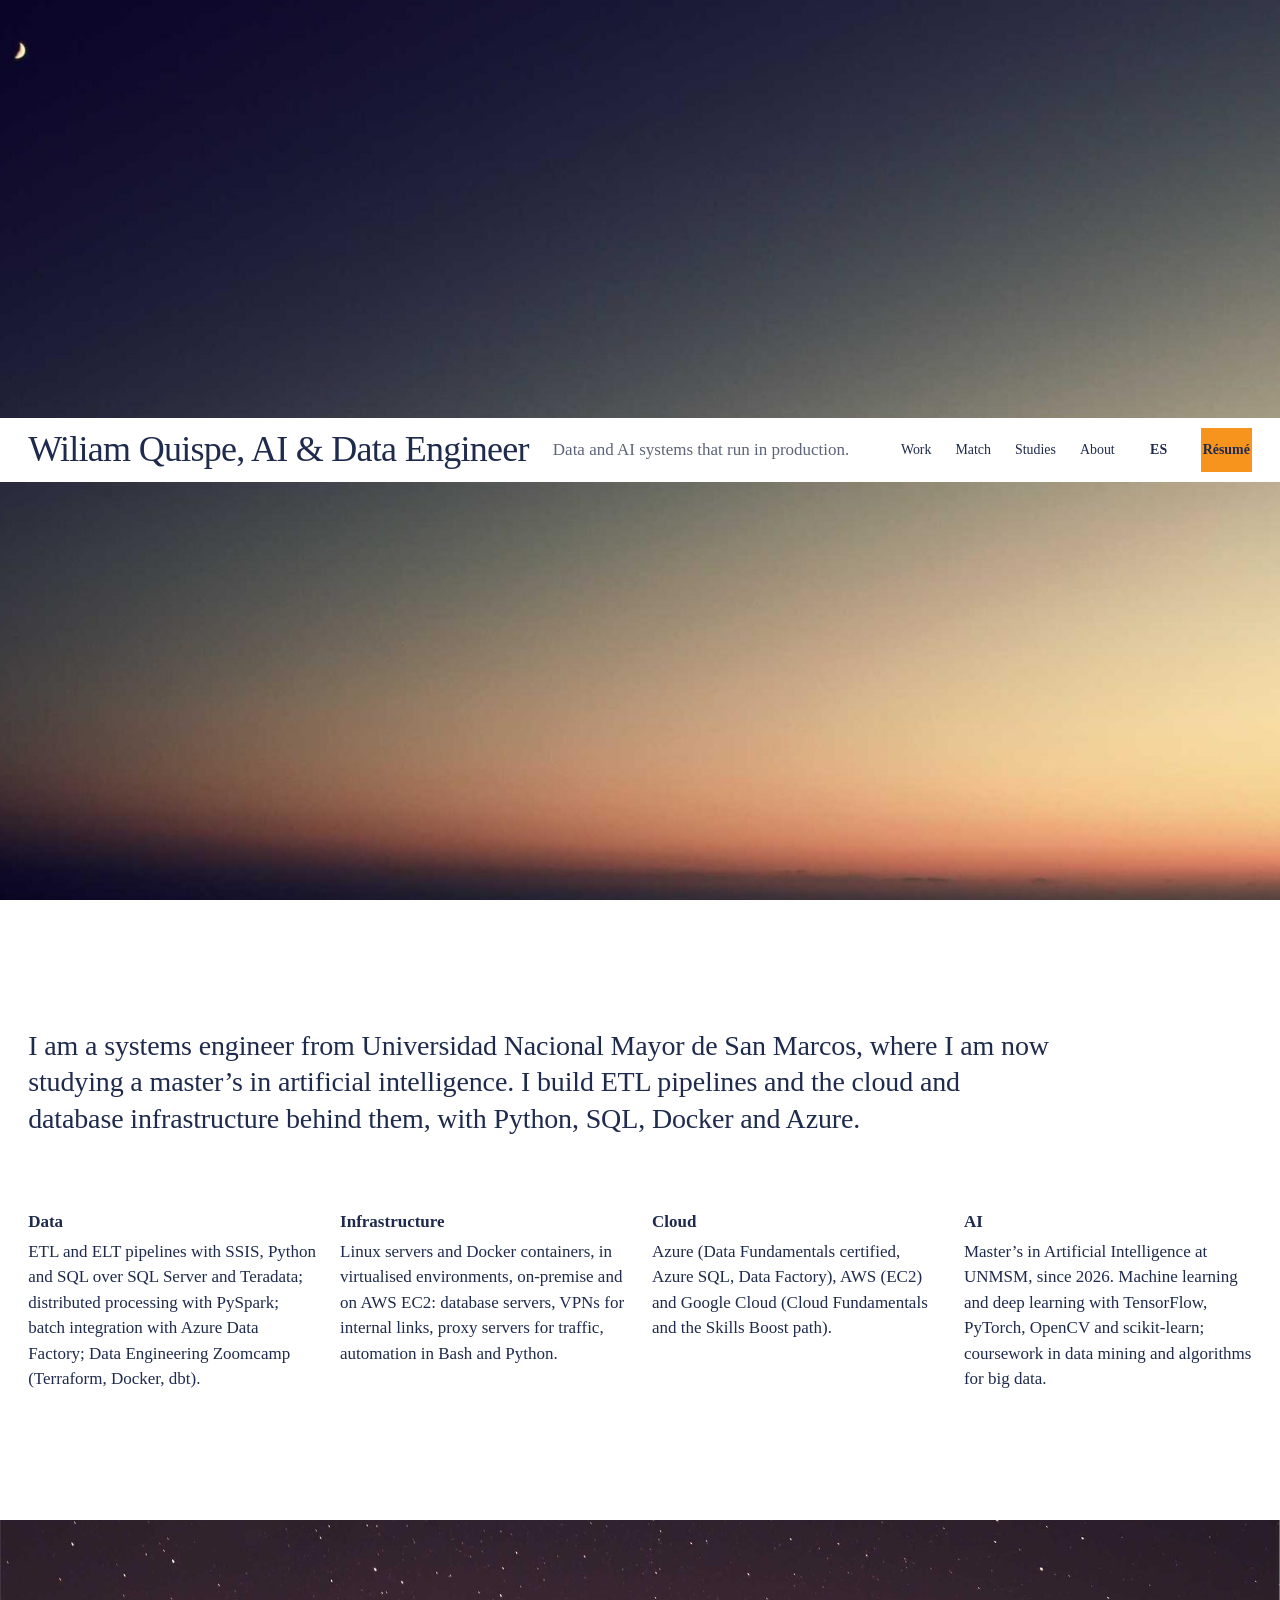
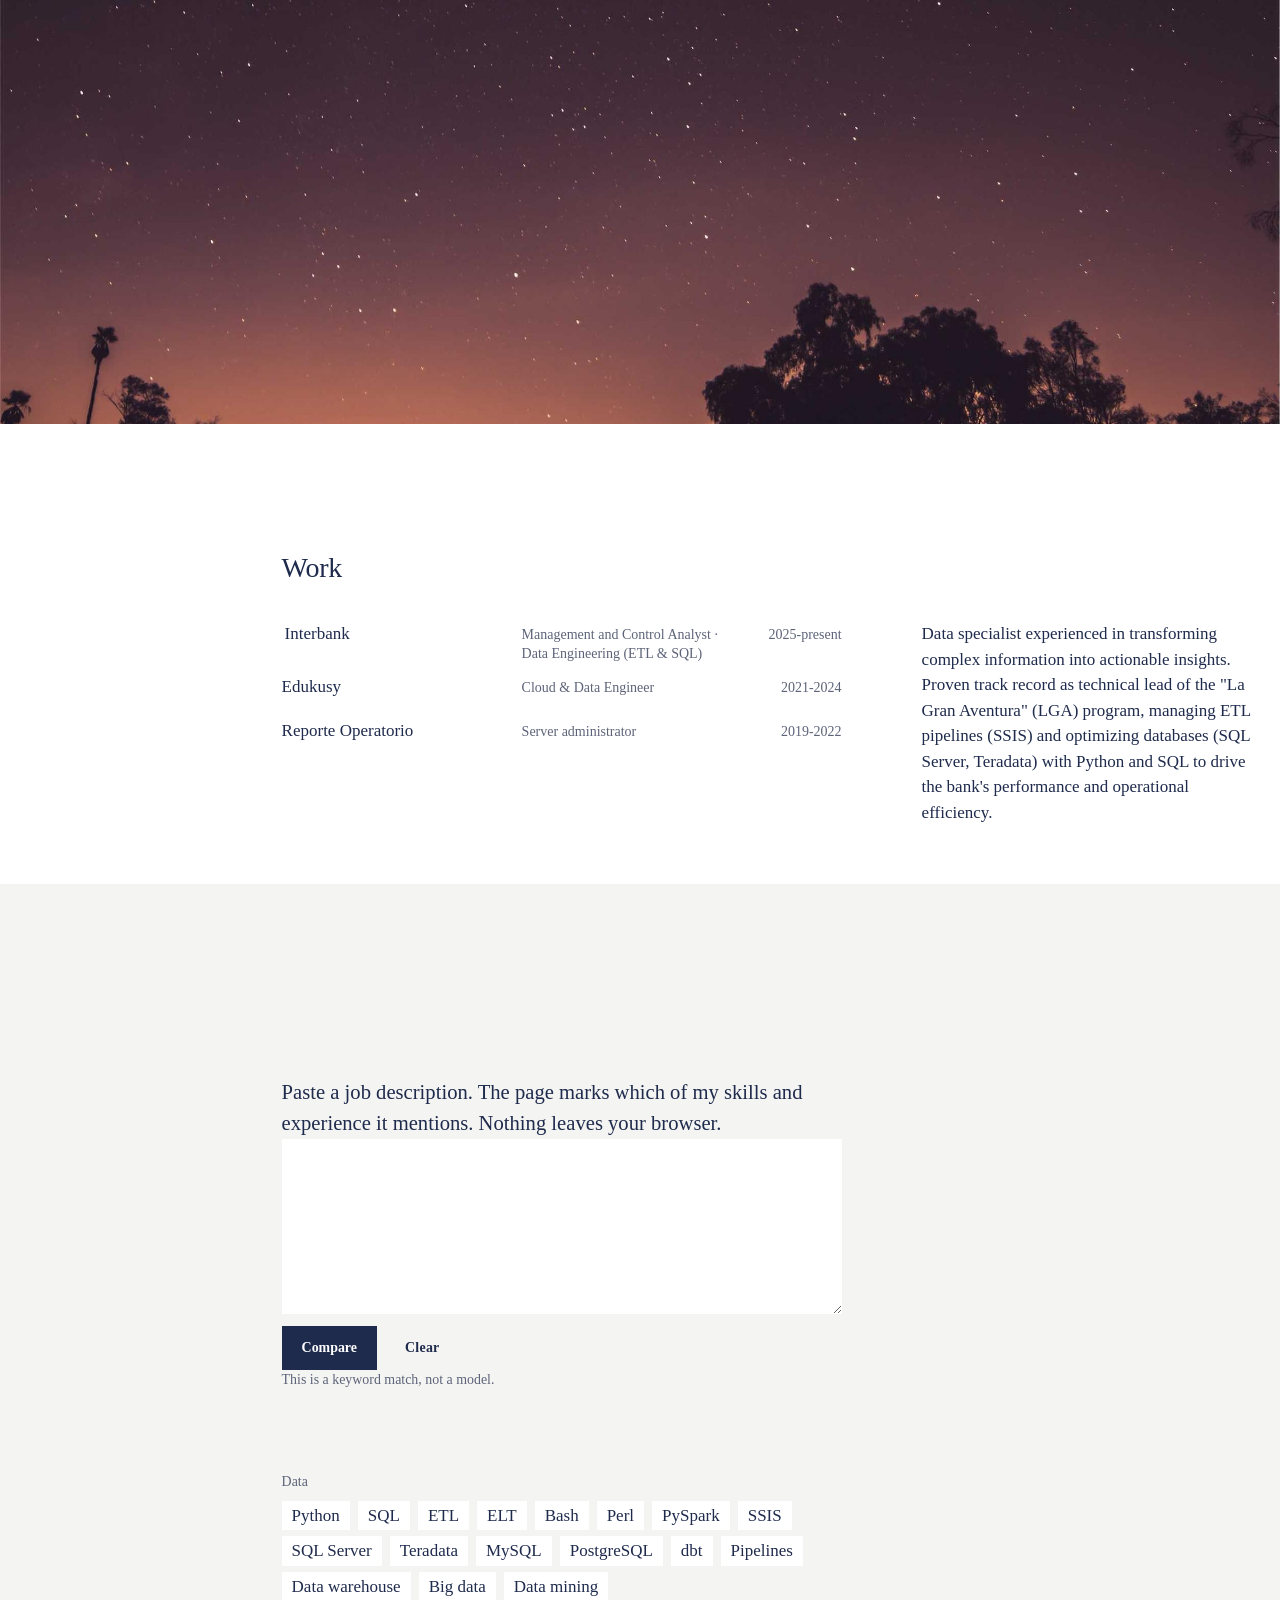
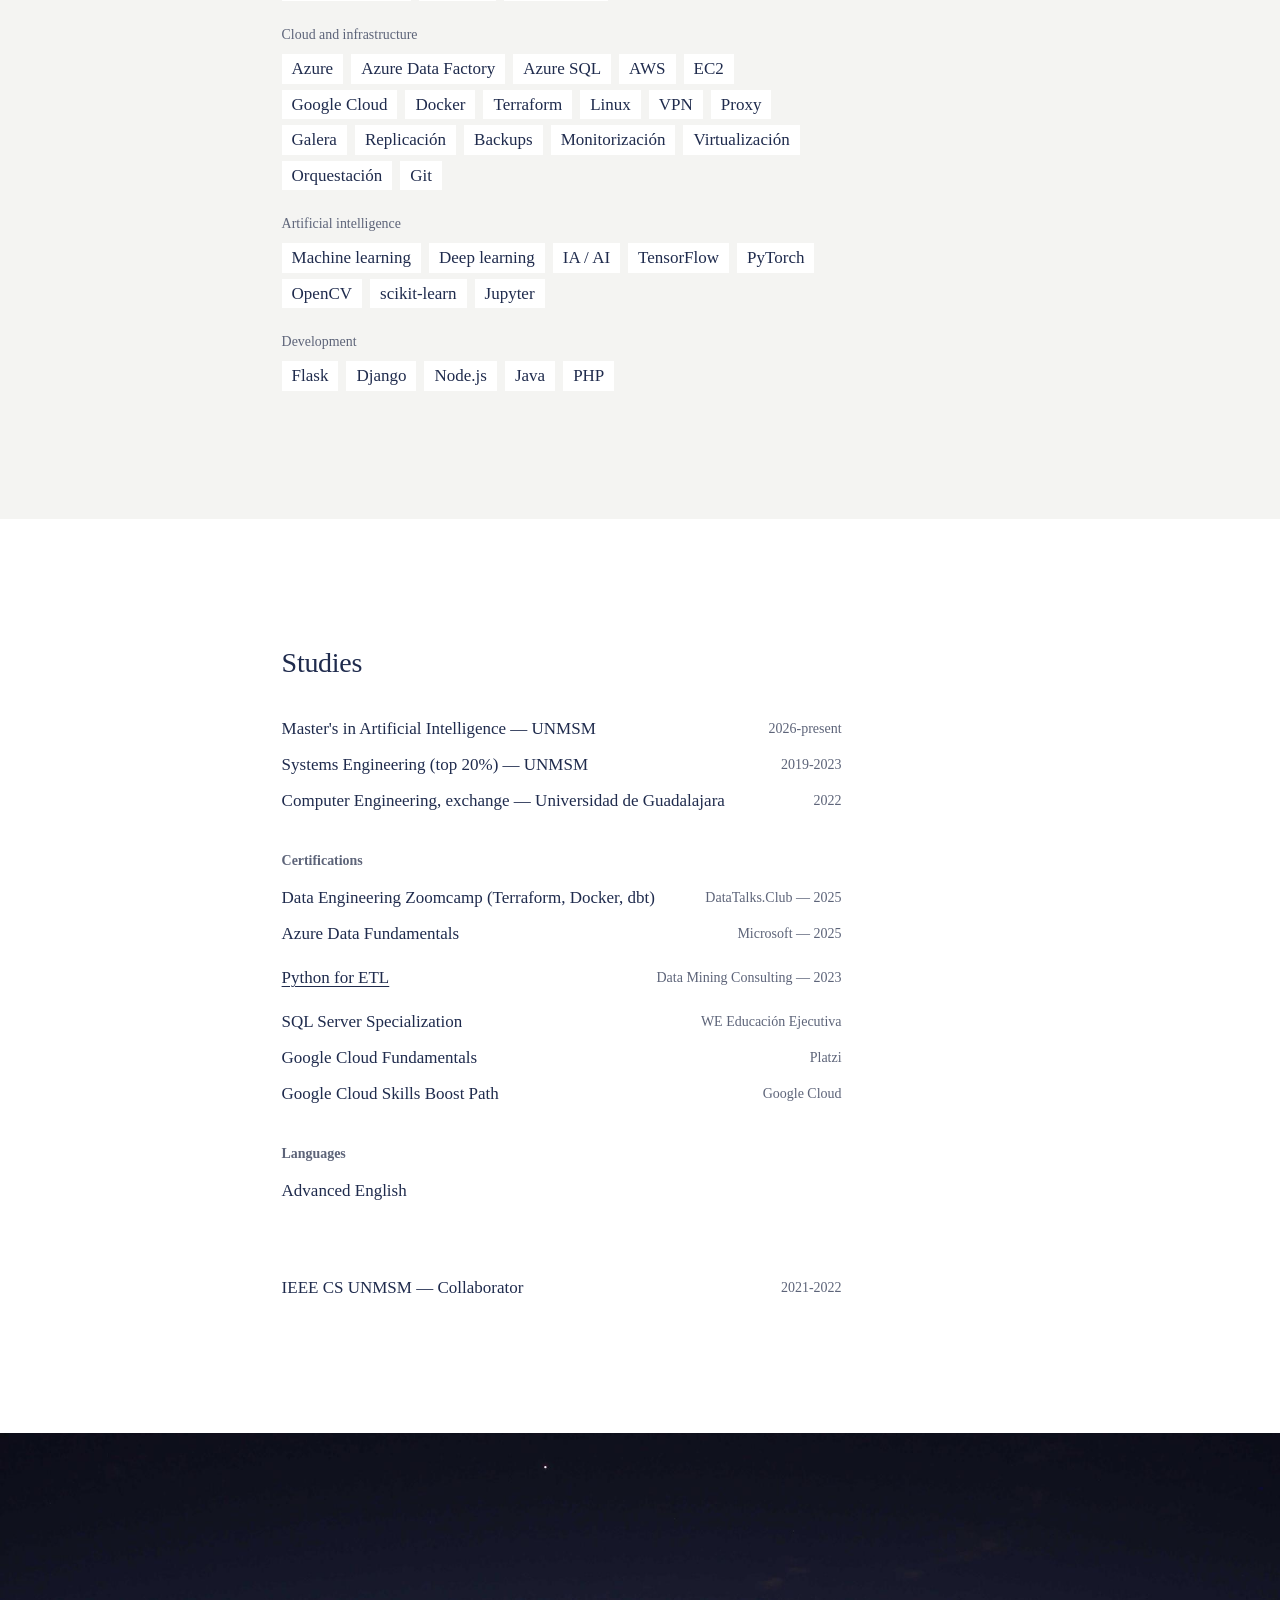
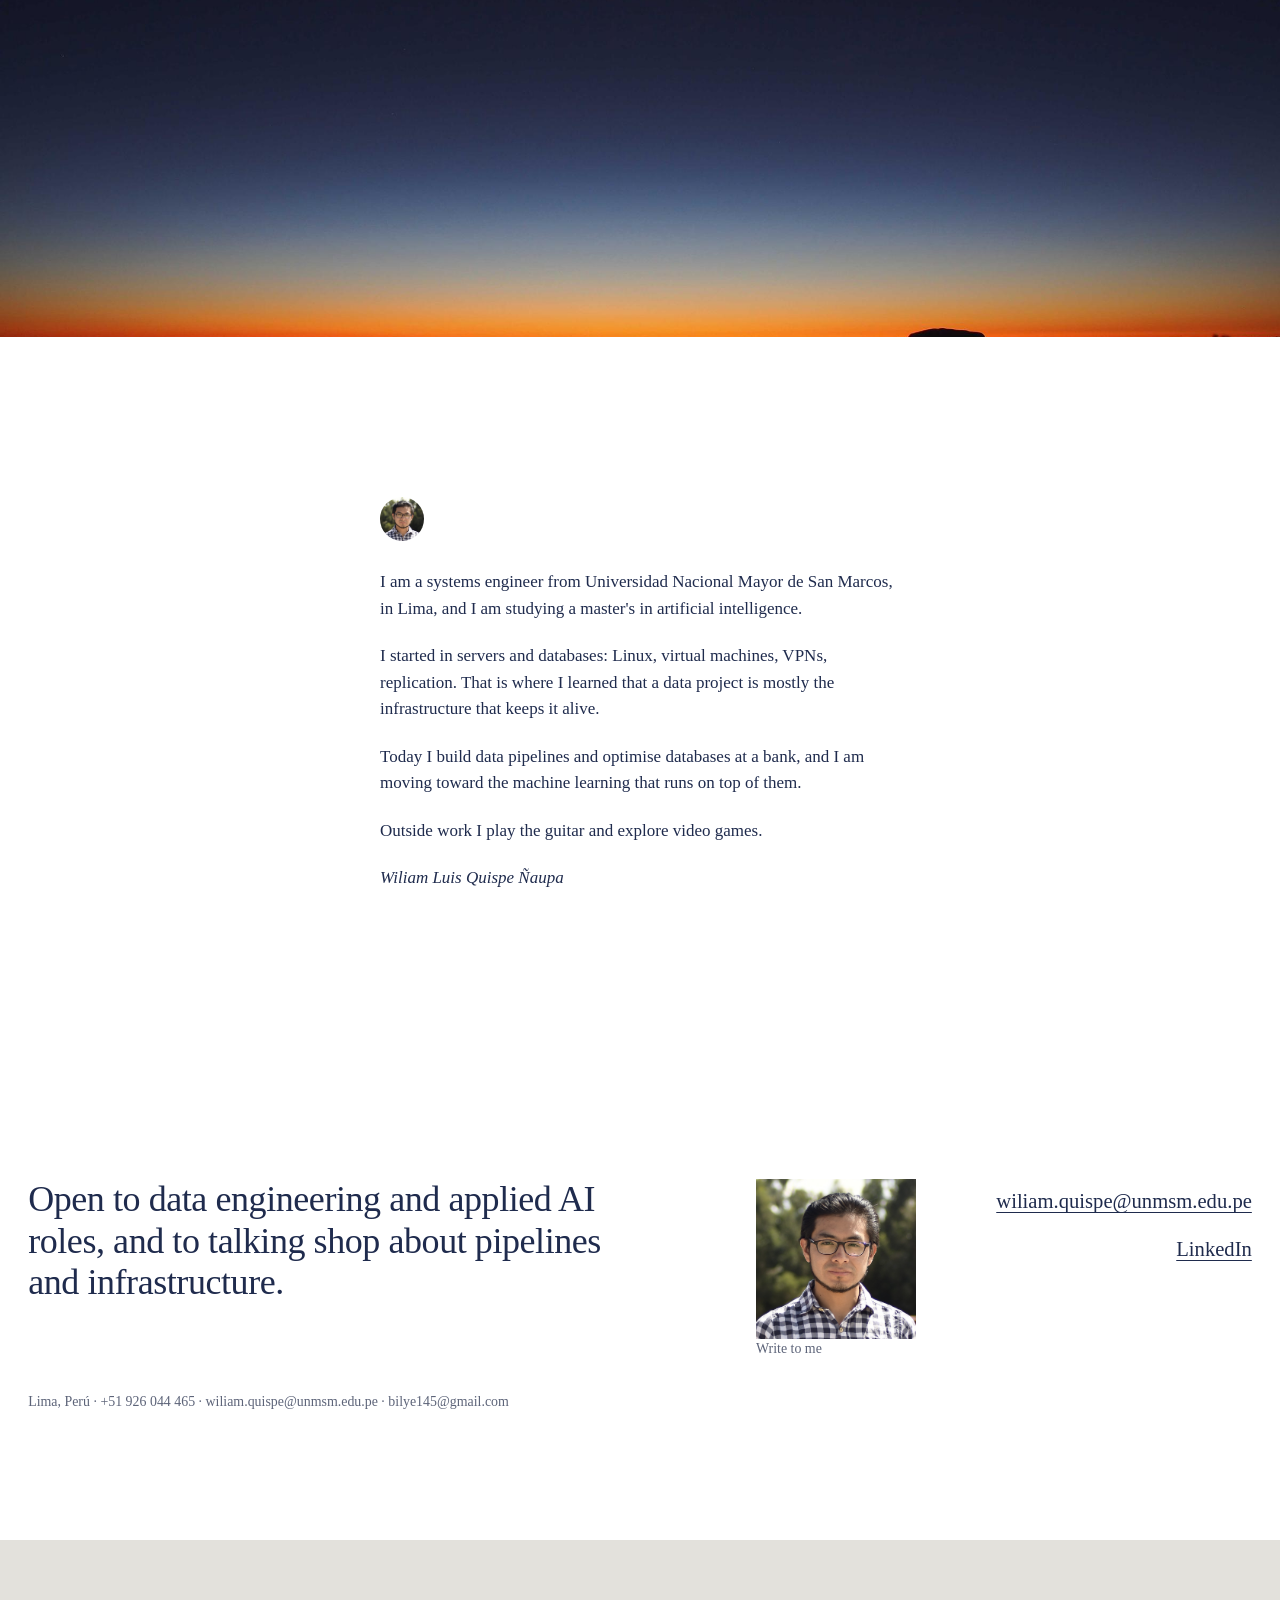
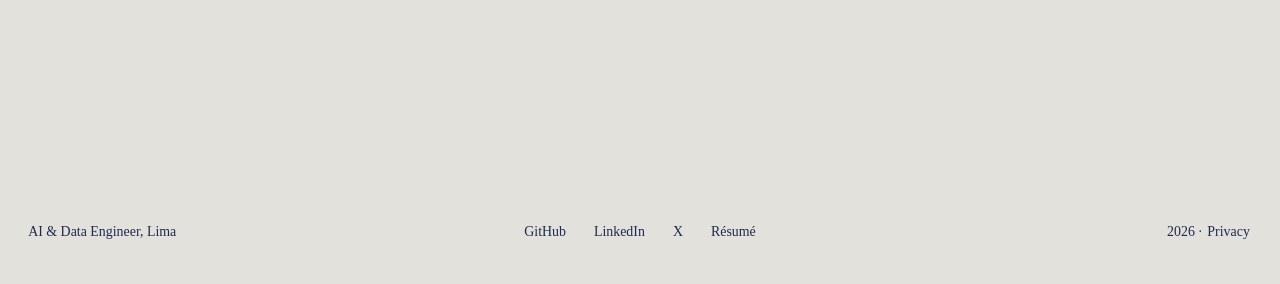
==== site/index.html @ 652d57bc "Rediseño del portfolio: sitio propio, bilingüe y sin terceros - site/: HTML, CSS y JS propios (tipog" ====
<!DOCTYPE html>
<html lang="es" data-lang="es">
<head>
  <meta charset="utf-8">
  <meta name="viewport" content="width=device-width, initial-scale=1">
  <title data-lang-title data-es="Wiliam Quispe — AI &amp; Data Engineer, Lima" data-en="Wiliam Quispe — AI &amp; Data Engineer, Lima">Wiliam Quispe — AI &amp; Data Engineer, Lima</title>
  <meta name="description" content="Portafolio de Wiliam Quispe, AI &amp; Data Engineer en Lima, Perú. Python, SQL, ETL, nube e infraestructura de datos. / Portfolio of Wiliam Quispe, AI &amp; Data Engineer in Lima, Peru.">
  <link rel="canonical" href="https://wiliamluis.com/">
  <meta property="og:type" content="website">
  <meta property="og:title" content="Wiliam Quispe — AI &amp; Data Engineer">
  <meta property="og:description" content="Sistemas de datos e IA que corren en producción. / Data and AI systems that run in production.">
  <meta property="og:url" content="https://wiliamluis.com/">
  <meta property="og:image" content="https://wiliamluis.com/img/hero-721-desktop.jpg">
  <meta name="twitter:card" content="summary_large_image">
  <meta name="theme-color" content="#ffffff">
  <link rel="icon" type="image/png" href="/favicon.png">
  <link rel="preload" href="fonts/stix-two-text-400-normal-latin.woff2" as="font" type="font/woff2" crossorigin>
  <link rel="stylesheet" href="css/tokens.css">
  <link rel="stylesheet" href="css/fonts.css">
  <link rel="stylesheet" href="css/base.css">
</head>
<body>
  <a class="skip" href="#contenido"><span lang="es">Saltar al contenido</span><span lang="en">Skip to content</span></a>

  <!-- ===== HERO (SANA) ===== -->
  <header class="hero" id="inicio">
    <div class="hero__photos" aria-hidden="true">
      <picture><source media="(max-width: 700px)" srcset="img/hero-721-mobile.jpg"><img src="img/hero-721-desktop.jpg" width="2400" height="1350" alt="" fetchpriority="high"></picture>
      <picture><source media="(max-width: 700px)" srcset="img/hero-505-mobile.jpg"><img src="img/hero-505-desktop.jpg" width="2400" height="1350" alt="" loading="lazy"></picture>
      <picture><source media="(max-width: 700px)" srcset="img/hero-765-mobile.jpg"><img src="img/hero-765-desktop.jpg" width="2400" height="1350" alt="" loading="lazy"></picture>
      <picture><source media="(max-width: 700px)" srcset="img/hero-654-mobile.jpg"><img src="img/hero-654-desktop.jpg" width="2400" height="1350" alt="" loading="lazy"></picture>
    </div>

    <div class="hero__rail">
      <h1 class="hero__title">Wiliam Quispe, AI &amp; Data Engineer</h1>
      <p class="hero__lede"><span lang="es">Sistemas de datos e IA que corren en producción.</span><span lang="en">Data and AI systems that run in production.</span></p>
      <div class="hero__nav" data-nav>
        <button class="menu-btn" type="button" data-menu-btn aria-expanded="false" aria-controls="navlinks"><span lang="es">Menú</span><span lang="en">Menu</span></button>
        <nav class="navlinks" id="navlinks" aria-label="Principal">
          <a href="#work"><span lang="es">Trabajo</span><span lang="en">Work</span></a>
          <a href="#match"><span lang="es">Compara</span><span lang="en">Match</span></a>
          <a href="#studies"><span lang="es">Estudios</span><span lang="en">Studies</span></a>
          <a href="#about"><span lang="es">Sobre mí</span><span lang="en">About</span></a>
        </nav>
        <button class="lang" type="button" data-lang-toggle aria-label="Cambiar idioma / Switch language">EN</button>
        <a class="btn btn--accent hero__cv" href="cv/Wiliam-Quispe-CV-ES.pdf" lang="es" target="_blank" rel="noopener noreferrer">Currículum</a>
        <a class="btn btn--accent hero__cv" href="cv/Wiliam-Quispe-CV-EN.pdf" lang="en" target="_blank" rel="noopener noreferrer">Résumé</a>
      </div>
    </div>

    <div class="hero__foot">
      <p><span lang="es">Sistemas de datos e IA que corren en producción.</span><span lang="en">Data and AI systems that run in production.</span></p>
    </div>
  </header>

  <main id="contenido">

    <!-- ===== INTRO (SANA) ===== -->
    <section class="section intro" aria-labelledby="intro-h">
      <h2 class="sr-only" id="intro-h"><span lang="es">Presentación</span><span lang="en">Introduction</span></h2>
      <p class="intro__lead reveal">
        <span lang="es">Soy ingeniero de sistemas por la Universidad Nacional Mayor de San Marcos, donde ahora curso una maestría en inteligencia artificial. Construyo pipelines ETL y la infraestructura de nube y bases de datos que los sostiene, con Python, SQL, Docker y Azure.</span>
        <span lang="en">I am a systems engineer from Universidad Nacional Mayor de San Marcos, where I am now studying a master’s in artificial intelligence. I build ETL pipelines and the cloud and database infrastructure behind them, with Python, SQL, Docker and Azure.</span>
      </p>
      <div class="intro__cols">
        <p class="reveal" style="--i:1">
          <strong><span lang="es">Datos</span><span lang="en">Data</span></strong>
          <span lang="es">Pipelines ETL y ELT con SSIS, Python y SQL sobre SQL Server y Teradata; procesamiento distribuido con PySpark; integración por lotes con Azure Data Factory; Data Engineering Zoomcamp (Terraform, Docker, dbt).</span>
          <span lang="en">ETL and ELT pipelines with SSIS, Python and SQL over SQL Server and Teradata; distributed processing with PySpark; batch integration with Azure Data Factory; Data Engineering Zoomcamp (Terraform, Docker, dbt).</span>
        </p>
        <p class="reveal" style="--i:2">
          <strong><span lang="es">Infraestructura</span><span lang="en">Infrastructure</span></strong>
          <span lang="es">Servidores Linux y contenedores Docker en entornos virtualizados, on-premise y en AWS EC2: servidores de bases de datos, VPN para conexiones internas, proxy para el tráfico y automatización en Bash y Python.</span>
          <span lang="en">Linux servers and Docker containers, in virtualised environments, on-premise and on AWS EC2: database servers, VPNs for internal links, proxy servers for traffic, automation in Bash and Python.</span>
        </p>
        <p class="reveal" style="--i:3">
          <strong><span lang="es">Nube</span><span lang="en">Cloud</span></strong>
          <span lang="es">Azure (certificado Data Fundamentals, Azure SQL, Data Factory), AWS (EC2) y Google Cloud (Cloud Fundamentals y la ruta Skills Boost).</span>
          <span lang="en">Azure (Data Fundamentals certified, Azure SQL, Data Factory), AWS (EC2) and Google Cloud (Cloud Fundamentals and the Skills Boost path).</span>
        </p>
        <p class="reveal" style="--i:4">
          <strong><span lang="es">IA</span><span lang="en">AI</span></strong>
          <span lang="es">Maestría en Inteligencia Artificial en la UNMSM, desde 2026. Machine learning y deep learning con TensorFlow, PyTorch, OpenCV y scikit-learn; cursos de minería de datos y algoritmos para big data.</span>
          <span lang="en">Master’s in Artificial Intelligence at UNMSM, since 2026. Machine learning and deep learning with TensorFlow, PyTorch, OpenCV and scikit-learn; coursework in data mining and algorithms for big data.</span>
        </p>
      </div>
    </section>

    <figure class="band" aria-hidden="true">
      <img src="img/hero-654-desktop.jpg" width="2400" height="1350" alt="" loading="lazy">
    </figure>

    <!-- ===== WORK (KONA, plan 09 §5.3) ===== -->
    <section class="section col" id="work" aria-labelledby="work-h">
      <h2 id="work-h" class="reveal"><span lang="es">Trabajo</span><span lang="en">Work</span></h2>
      <div class="ledger">
        <div class="ledger__row reveal is-open" style="--i:0">
          <span class="ledger__name">Interbank</span>
          <span class="ledger__kind"><span lang="es">Analista de Gestión y Control · Ingeniería de Datos (ETL &amp; SQL)</span><span lang="en">Management and Control Analyst · Data Engineering (ETL &amp; SQL)</span></span>
          <span class="ledger__year nums"><span lang="es">2025-hoy</span><span lang="en">2025-present</span></span>
          <button type="button" class="ledger__toggle" data-toggle aria-expanded="true" aria-label="Interbank — detalle / details"></button>
          <p class="ledger__more"><span lang="es">Especialista de datos con experiencia en transformar información compleja en insights procesables. Trayectoria comprobada como líder técnico del programa "La Gran Aventura" (LGA), gestionando pipelines ETL (SSIS) y optimizando bases de datos (SQL Server, Teradata) con Python y SQL para impulsar el rendimiento y la eficiencia operativa del banco.</span><span lang="en">Data specialist experienced in transforming complex information into actionable insights. Proven track record as technical lead of the "La Gran Aventura" (LGA) program, managing ETL pipelines (SSIS) and optimizing databases (SQL Server, Teradata) with Python and SQL to drive the bank's performance and operational efficiency.</span></p>
        </div>

        <div class="ledger__row reveal" style="--i:1">
          <span class="ledger__name"><a href="https://www.edukusy.com/" target="_blank" rel="noopener noreferrer">Edukusy</a></span>
          <span class="ledger__kind"><span lang="es">Cloud &amp; Data Engineer</span><span lang="en">Cloud &amp; Data Engineer</span></span>
          <span class="ledger__year nums"><span lang="es">2021-2024</span><span lang="en">2021-2024</span></span>
          <button type="button" class="ledger__toggle" data-toggle aria-expanded="false" aria-label="Edukusy — detalle / details"></button>
          <p class="ledger__more"><span lang="es">Administré entornos Linux y flujo de datos en la nube, automatizando tareas con Python, Bash Script y PySpark. Implementé pipelines en Azure Data Factory, integrando datos por lotes. Gestioné bases de datos Azure SQL y orquestación de contenedores con Docker, optimizando su rendimiento en arquitecturas distribuidas.</span><span lang="en">Managed Linux environments and cloud data workflows, automating tasks with Python, Bash scripting, and PySpark. Implemented Azure Data Factory pipelines for batch data integration. Managed Azure SQL databases and container orchestration with Docker, optimizing performance in distributed architectures.</span></p>
        </div>

        <div class="ledger__row reveal" style="--i:2">
          <span class="ledger__name"><a href="https://www.facebook.com/ReporteOperatorio" target="_blank" rel="noopener noreferrer">Reporte Operatorio</a></span>
          <span class="ledger__kind"><span lang="es">Administrador de servidor</span><span lang="en">Server administrator</span></span>
          <span class="ledger__year nums"><span lang="es">2019-2022</span><span lang="en">2019-2022</span></span>
          <button type="button" class="ledger__toggle" data-toggle aria-expanded="false" aria-label="Reporte Operatorio — detalle / details"></button>
          <p class="ledger__more"><span lang="es">Desarrollé y desplegué una plataforma de reportes operatorios basada en datos, utilizando MySQL, PHP y servicios de AWS (EC2). Gestioné la optimización de bases de datos, automatización de procesos y administración de servidores en entornos Linux desde CLI.</span><span lang="en">Developed and deployed a data-driven operational reporting platform using MySQL, PHP, and AWS services (EC2). Managed database optimization, process automation, and server administration in Linux environments via CLI.</span></p>
        </div>
      </div>
    </section>

    <!-- ===== MATCH (SANA) ===== -->
    <div class="field">
    <section class="col match" id="match" aria-labelledby="match-h">
      <h2 id="match-h" class="reveal"><span lang="es">Compara con tu oferta</span><span lang="en">Match your role</span></h2>
      <p class="reveal" style="--i:1">
        <span lang="es">Pega una oferta de trabajo. La página marca qué habilidades y experiencia mías aparecen en ella. Nada sale de tu navegador.</span>
        <span lang="en">Paste a job description. The page marks which of my skills and experience it mentions. Nothing leaves your browser.</span>
      </p>
      <form id="match-form" class="match reveal" style="--i:2" novalidate>
        <label class="sr-only" for="match-input"><span lang="es">Texto de la oferta</span><span lang="en">Job description</span></label>
        <textarea id="match-input" name="oferta" rows="6" autocomplete="off" spellcheck="false"></textarea>
        <div class="match__bar">
          <button class="btn" type="submit"><span lang="es">Comparar</span><span lang="en">Compare</span></button>
          <button class="lang" type="button" id="match-clear"><span lang="es">Borrar</span><span lang="en">Clear</span></button>
        </div>
        <p class="small muted"><span lang="es">Es una coincidencia de palabras clave, no un modelo.</span><span lang="en">This is a keyword match, not a model.</span></p>
        <p class="match__result" id="match-result" role="status" aria-live="polite"></p>
        <div class="match__terms" id="match-terms"></div>
      </form>
      <dl class="skills reveal" id="skills-list" style="--i:3">
        <dt><span lang="es">Datos</span><span lang="en">Data</span></dt>
        <dd><ul class="chips">
          <li data-alias="python">Python</li>
          <li data-alias="sql|t-sql|tsql">SQL</li>
          <li data-alias="etl">ETL</li>
          <li data-alias="elt">ELT</li>
          <li data-alias="bash|shell script">Bash</li>
          <li data-alias="perl">Perl</li>
          <li data-alias="pyspark|spark|apache spark" data-name="PySpark">PySpark</li>
          <li data-alias="ssis|integration services">SSIS</li>
          <li data-alias="sql server|sqlserver" data-name="SQL Server">SQL Server</li>
          <li data-alias="teradata">Teradata</li>
          <li data-alias="mysql">MySQL</li>
          <li data-alias="postgresql|postgres">PostgreSQL</li>
          <li data-alias="dbt">dbt</li>
          <li data-alias="pipeline|pipelines|data pipeline">Pipelines</li>
          <li data-alias="data warehouse|data warehousing|datawarehouse" data-name="Data warehouse">Data warehouse</li>
          <li data-alias="big data">Big data</li>
          <li data-alias="data mining|mineria de datos" data-name="Data mining">Data mining</li>
        </ul></dd>
        <dt><span lang="es">Nube e infraestructura</span><span lang="en">Cloud and infrastructure</span></dt>
        <dd><ul class="chips">
          <li data-alias="azure">Azure</li>
          <li data-alias="azure data factory|data factory|adf" data-name="Azure Data Factory">Azure Data Factory</li>
          <li data-alias="azure sql">Azure SQL</li>
          <li data-alias="aws|amazon web services">AWS</li>
          <li data-alias="ec2">EC2</li>
          <li data-alias="google cloud|gcp" data-name="Google Cloud">Google Cloud</li>
          <li data-alias="docker|contenedor|contenedores|container|containers">Docker</li>
          <li data-alias="terraform">Terraform</li>
          <li data-alias="linux">Linux</li>
          <li data-alias="vpn">VPN</li>
          <li data-alias="proxy|proxies">Proxy</li>
          <li data-alias="galera">Galera</li>
          <li data-alias="replication|replicacion" data-name="Replicación / Replication">Replicación</li>
          <li data-alias="backup|backups|copias de seguridad" data-name="Backups">Backups</li>
          <li data-alias="monitoring|monitorizacion|monitoreo" data-name="Monitorización / Monitoring">Monitorización</li>
          <li data-alias="virtualization|virtualizacion|virtualized|virtualizado" data-name="Virtualización / Virtualization">Virtualización</li>
          <li data-alias="orchestration|orquestacion" data-name="Orquestación / Orchestration">Orquestación</li>
          <li data-alias="git|github">Git</li>
        </ul></dd>
        <dt><span lang="es">Inteligencia artificial</span><span lang="en">Artificial intelligence</span></dt>
        <dd><ul class="chips">
          <li data-alias="machine learning|ml" data-name="Machine learning">Machine learning</li>
          <li data-alias="deep learning" data-name="Deep learning">Deep learning</li>
          <li data-alias="artificial intelligence|inteligencia artificial|ia|ai" data-name="IA / AI">IA / AI</li>
          <li data-alias="tensorflow">TensorFlow</li>
          <li data-alias="pytorch">PyTorch</li>
          <li data-alias="opencv">OpenCV</li>
          <li data-alias="scikit-learn|scikit learn|sklearn" data-name="scikit-learn">scikit-learn</li>
          <li data-alias="jupyter">Jupyter</li>
        </ul></dd>
        <dt><span lang="es">Desarrollo</span><span lang="en">Development</span></dt>
        <dd><ul class="chips">
          <li data-alias="flask">Flask</li>
          <li data-alias="django">Django</li>
          <li data-alias="node.js|nodejs|node js" data-name="Node.js">Node.js</li>
          <li data-alias="java">Java</li>
          <li data-alias="php">PHP</li>
        </ul></dd>
      </dl>
    </section>
    </div>

    <!-- ===== STUDIES / LIST (KONA, plan 09 §5.4) ===== -->
    <section class="section col" id="studies" aria-labelledby="studies-h">
      <h2 id="studies-h" class="reveal"><span lang="es">Estudios</span><span lang="en">Studies</span></h2>

      <div class="pairs">
        <div class="pair reveal" style="--i:1">
          <span class="pair__name"><span lang="es">Maestría en Inteligencia Artificial — UNMSM</span><span lang="en">Master's in Artificial Intelligence — UNMSM</span></span>
          <span class="pair__val nums"><span lang="es">2026-hoy</span><span lang="en">2026-present</span></span>
        </div>
        <div class="pair reveal" style="--i:2">
          <span class="pair__name"><span lang="es">Ingeniería de Sistemas (quinto superior) — UNMSM</span><span lang="en">Systems Engineering (top 20%) — UNMSM</span></span>
          <span class="pair__val nums">2019-2023</span>
        </div>
        <div class="pair reveal" style="--i:3">
          <span class="pair__name"><span lang="es">Ingeniería Informática, intercambio — Universidad de Guadalajara</span><span lang="en">Computer Engineering, exchange — Universidad de Guadalajara</span></span>
          <span class="pair__val nums">2022</span>
        </div>
      </div>

      <div class="pairs">
        <h3 class="pairs__title reveal"><span lang="es">Certificaciones</span><span lang="en">Certifications</span></h3>
        <div class="pair reveal" style="--i:1">
          <span class="pair__name"><span lang="es">Data Engineering Zoomcamp (Terraform, Docker, dbt)</span><span lang="en">Data Engineering Zoomcamp (Terraform, Docker, dbt)</span></span>
          <span class="pair__val"><span lang="es">DataTalks.Club — 2025</span><span lang="en">DataTalks.Club — 2025</span></span>
        </div>
        <div class="pair reveal" style="--i:2">
          <span class="pair__name"><span lang="es">Azure Data Fundamentals</span><span lang="en">Azure Data Fundamentals</span></span>
          <span class="pair__val"><span lang="es">Microsoft — 2025</span><span lang="en">Microsoft — 2025</span></span>
        </div>
        <div class="pair reveal" style="--i:3">
          <span class="pair__name"><a href="https://drive.google.com/file/d/1cZbsy4U_0KZ-SyTror_cFmEnp-2RZED_/view?usp=sharing" target="_blank" rel="noopener noreferrer"><span lang="es">Python for ETL</span><span lang="en">Python for ETL</span></a></span>
          <span class="pair__val"><span lang="es">Data Mining Consulting — 2023</span><span lang="en">Data Mining Consulting — 2023</span></span>
        </div>
        <div class="pair reveal" style="--i:4">
          <span class="pair__name"><span lang="es">SQL Server Specialization</span><span lang="en">SQL Server Specialization</span></span>
          <span class="pair__val"><span lang="es">WE Educación Ejecutiva</span><span lang="en">WE Educación Ejecutiva</span></span>
        </div>
        <div class="pair reveal" style="--i:5">
          <span class="pair__name"><span lang="es">Google Cloud Fundamentals</span><span lang="en">Google Cloud Fundamentals</span></span>
          <span class="pair__val"><span lang="es">Platzi</span><span lang="en">Platzi</span></span>
        </div>
        <div class="pair reveal" style="--i:6">
          <span class="pair__name"><span lang="es">Google Cloud Skills Boost Path</span><span lang="en">Google Cloud Skills Boost Path</span></span>
          <span class="pair__val"><span lang="es">Google Cloud</span><span lang="en">Google Cloud</span></span>
        </div>
      </div>

      <div class="pairs">
        <h3 class="pairs__title reveal"><span lang="es">Idiomas</span><span lang="en">Languages</span></h3>
        <div class="pair reveal" style="--i:1">
          <span class="pair__name"><span lang="es">Inglés avanzado</span><span lang="en">Advanced English</span></span>
        </div>
      </div>

      <div class="pairs">
        <h3 class="pairs__title reveal"><span lang="es">Voluntariado</span><span lang="en">Volunteering</span></h3>
        <div class="pair reveal" style="--i:1">
          <span class="pair__name"><span lang="es">IEEE CS UNMSM — Colaborador</span><span lang="en">IEEE CS UNMSM — Collaborator</span></span>
          <span class="pair__val nums">2021-2022</span>
        </div>
      </div>
    </section>

    <figure class="band" aria-hidden="true">
      <img src="img/hero-765-desktop.jpg" width="2400" height="1350" alt="" loading="lazy">
    </figure>

    <!-- ===== ABOUT / CARTA (KONA, plan 09 §5.5) ===== -->
    <section class="letter col--center" id="about" aria-label="Sobre mí / About">
      <img class="letter__avatar reveal" style="--i:0" src="img/perfil.jpg" width="973" height="835" alt="Retrato de Wiliam Quispe" loading="lazy">
      <p class="reveal" style="--i:1"><span lang="es">Soy ingeniero de sistemas por la Universidad Nacional Mayor de San Marcos, en Lima, y curso una maestría en inteligencia artificial.</span><span lang="en">I am a systems engineer from Universidad Nacional Mayor de San Marcos, in Lima, and I am studying a master's in artificial intelligence.</span></p>
      <p class="reveal" style="--i:2"><span lang="es">Empecé en servidores y bases de datos: Linux, máquinas virtuales, VPN, replicación. Ahí aprendí que un proyecto de datos es, sobre todo, la infraestructura que lo mantiene vivo.</span><span lang="en">I started in servers and databases: Linux, virtual machines, VPNs, replication. That is where I learned that a data project is mostly the infrastructure that keeps it alive.</span></p>
      <p class="reveal" style="--i:3"><span lang="es">Hoy construyo pipelines de datos y optimizo bases de datos en un banco, y avanzo hacia el machine learning que corre encima.</span><span lang="en">Today I build data pipelines and optimise databases at a bank, and I am moving toward the machine learning that runs on top of them.</span></p>
      <p class="reveal" style="--i:4"><span lang="es">Fuera del trabajo toco la guitarra y exploro videojuegos.</span><span lang="en">Outside work I play the guitar and explore video games.</span></p>
      <p class="letter__sign reveal" style="--i:5">Wiliam Luis Quispe Ñaupa</p>
    </section>

    <!-- ===== CONTACT (KONA, plan 09 §5.6) ===== -->
    <section class="section contact" id="contact" aria-label="Contacto / Contact">
      <p class="contact__text reveal" style="--i:0"><span lang="es">Disponible para roles de ingeniería de datos e IA aplicada, y para conversar de pipelines e infraestructura.</span><span lang="en">Open to data engineering and applied AI roles, and to talking shop about pipelines and infrastructure.</span></p>
      <div class="contact__who reveal" style="--i:1">
        <img src="img/perfil.jpg" width="973" height="835" alt="Retrato de Wiliam Quispe" loading="lazy">
        <p class="small muted"><span lang="es">Escríbeme</span><span lang="en">Write to me</span></p>
      </div>
      <div class="contact__links reveal" style="--i:2">
        <a href="mailto:wiliam.quispe@unmsm.edu.pe">wiliam.quispe@unmsm.edu.pe</a>
        <a href="https://www.linkedin.com/in/wiliamquispe/" target="_blank" rel="noopener noreferrer">LinkedIn</a>
      </div>
      <p class="contact__meta reveal" style="--i:3">Lima, Perú · +51 926 044 465 · wiliam.quispe@unmsm.edu.pe · bilye145@gmail.com</p>
    </section>
  </main>

  <!-- ===== FOOTER (KONA, plan 09 §5.7) ===== -->
  <footer class="foot">
    <p>AI &amp; Data Engineer, Lima</p>
    <nav aria-label="Enlaces / Links">
      <a href="https://github.com/wiliamquispe" target="_blank" rel="noopener noreferrer">GitHub</a>
      <a href="https://www.linkedin.com/in/wiliamquispe/" target="_blank" rel="noopener noreferrer">LinkedIn</a>
      <a href="https://twitter.com/wililucho" target="_blank" rel="noopener noreferrer">X</a>
      <a href="cv/Wiliam-Quispe-CV-ES.pdf" lang="es" target="_blank" rel="noopener noreferrer">Currículum</a>
      <a href="cv/Wiliam-Quispe-CV-EN.pdf" lang="en" target="_blank" rel="noopener noreferrer">Résumé</a>
    </nav>
    <p class="foot__r">2026 · <a href="privacidad.html"><span lang="es">Privacidad</span><span lang="en">Privacy</span></a></p>
  </footer>

  <script src="js/site.js" defer></script>
  <script src="js/match.js" defer></script>
</body>
</html>
---- site/css/tokens.css ----
/* tokens.css — dirección «The quiet instrument» (navy sobre blanco). Sólo variables. */
:root {
  --bg: #ffffff;
  --surface: #f4f4f2;
  --ink: #1f2b4d;
  --muted: #5d6479;           /* contraste >= 4.5:1 sobre --bg */
  --accent: #f7941d;          /* un solo elemento por pantalla */
  --accent-ink: #1f2b4d;
  --field-1: #05070a;  --field-1-ink: #ffffff;
  --field-2: #e3e1dc;  --field-2-ink: #1f2b4d;

  --font: 'STIX Two Text', 'Iowan Old Style', 'Palatino Linotype', Georgia, 'Times New Roman', serif;

  /* cinco pasos de tipo, no más */
  --step-small: clamp(0.8125rem, 0.79rem + 0.1vw, 0.875rem);   /* 13-14 */
  --step-body: clamp(1.125rem, 1.05rem + 0.3vw, 1.3125rem);    /* 18-21 */
  --step-lead: clamp(1.25rem, 1.1rem + 0.7vw, 1.625rem);       /* 20-26 */
  --step-head: clamp(2rem, 1.3rem + 3.2vw, 4rem);              /* 32-64 */
  
  --margin: clamp(1.25rem, 2.2vw, 2rem);   /* margen lateral único */
  --gutter: clamp(1rem, 2vw, 1.5rem);
  --section: clamp(7.5rem, 10vw, 10rem);   /* 120-160 px entre secciones */
  --col: 560px;                            /* ancho de la columna */
  --col-left: 22vw;                        /* borde izquierdo de la columna en escritorio */
  --radius: 0px;                           /* un solo radio; las fotos redondas usan 50% */

  --ease-out: cubic-bezier(0.22, 1, 0.36, 1);
  --ease-soft: cubic-bezier(0.33, 1, 0.68, 1);
  --t-press: 140ms;
  --t-hover: 180ms;
  --t-reveal: 800ms;
  --t-fade: 1600ms;
  --stagger: 70ms;
}
---- site/css/fonts.css ----
/* STIX Two Text — autoalojada (sin Google en el navegador del visitante).
   Origen: Google Fonts CSS2 (v18). Licencia: SIL Open Font License 1.1.
   Subsets: solo latin y latin-ext. Google sirve el mismo archivo para 400 y 600
   (fuente variable); se declaran dos caras apuntando al mismo woff2. */

@font-face {
  font-family: 'STIX Two Text';
  font-style: normal;
  font-weight: 400;
  font-display: swap;
  src: url('../fonts/stix-two-text-400-normal-latin.woff2') format('woff2');
  unicode-range: U+0000-00FF, U+0131, U+0152-0153, U+02BB-02BC, U+02C6, U+02DA, U+02DC, U+0304, U+0308, U+0329, U+2000-206F, U+20AC, U+2122, U+2191, U+2193, U+2212, U+2215, U+FEFF, U+FFFD;
}

@font-face {
  font-family: 'STIX Two Text';
  font-style: normal;
  font-weight: 400;
  font-display: swap;
  src: url('../fonts/stix-two-text-400-normal-latin-ext.woff2') format('woff2');
  unicode-range: U+0100-02BA, U+02BD-02C5, U+02C7-02CC, U+02CE-02D7, U+02DD-02FF, U+0304, U+0308, U+0329, U+1D00-1DBF, U+1E00-1E9F, U+1EF2-1EFF, U+2020, U+20A0-20AB, U+20AD-20C4, U+2113, U+2C60-2C7F, U+A720-A7FF;
}

@font-face {
  font-family: 'STIX Two Text';
  font-style: normal;
  font-weight: 600;
  font-display: swap;
  src: url('../fonts/stix-two-text-400-normal-latin.woff2') format('woff2');
  unicode-range: U+0000-00FF, U+0131, U+0152-0153, U+02BB-02BC, U+02C6, U+02DA, U+02DC, U+0304, U+0308, U+0329, U+2000-206F, U+20AC, U+2122, U+2191, U+2193, U+2212, U+2215, U+FEFF, U+FFFD;
}

@font-face {
  font-family: 'STIX Two Text';
  font-style: normal;
  font-weight: 600;
  font-display: swap;
  src: url('../fonts/stix-two-text-400-normal-latin-ext.woff2') format('woff2');
  unicode-range: U+0100-02BA, U+02BD-02C5, U+02C7-02CC, U+02CE-02D7, U+02DD-02FF, U+0304, U+0308, U+0329, U+1D00-1DBF, U+1E00-1E9F, U+1EF2-1EFF, U+2020, U+20A0-20AB, U+20AD-20C4, U+2113, U+2C60-2C7F, U+A720-A7FF;
}

/* cursiva 400 */
@font-face {
  font-family: 'STIX Two Text';
  font-style: italic;
  font-weight: 400;
  font-display: swap;
  src: url('../fonts/stix-two-text-400-italic-latin.woff2') format('woff2');
  unicode-range: U+0000-00FF, U+0131, U+0152-0153, U+02BB-02BC, U+02C6, U+02DA, U+02DC, U+0304, U+0308, U+0329, U+2000-206F, U+20AC, U+2122, U+2191, U+2193, U+2212, U+2215, U+FEFF, U+FFFD;
}

@font-face {
  font-family: 'STIX Two Text';
  font-style: italic;
  font-weight: 400;
  font-display: swap;
  src: url('../fonts/stix-two-text-400-italic-latin-ext.woff2') format('woff2');
  unicode-range: U+0100-02BA, U+02BD-02C5, U+02C7-02CC, U+02CE-02D7, U+02DD-02FF, U+0304, U+0308, U+0329, U+1D00-1DBF, U+1E00-1E9F, U+1EF2-1EFF, U+2020, U+20A0-20AB, U+20AD-20C4, U+2113, U+2C60-2C7F, U+A720-A7FF;
}
---- site/css/base.css ----
/* base.css — reset, columna, hero y bloques de sección. Orden: tokens.css → fonts.css → base.css */

/* ---------- reset ---------- */
*, *::before, *::after { box-sizing: border-box; }
html { -webkit-text-size-adjust: 100%; text-size-adjust: 100%; }
body { margin: 0; background: var(--bg); color: var(--ink); font-family: var(--font); font-size: var(--step-body); line-height: 1.5; font-kerning: normal; -webkit-font-smoothing: antialiased; text-rendering: optimizeLegibility; }
h1, h2, h3, p, figure, blockquote, ul, ol, dl, dd { margin: 0; }
ul, ol { padding: 0; list-style: none; }
img { display: block; max-width: 100%; height: auto; background: var(--surface); }
button, input, textarea { font: inherit; color: inherit; }
button { background: none; border: 0; padding: 0; cursor: pointer; }
a { color: inherit; text-decoration-thickness: 1px; text-underline-offset: 0.18em; }
::selection { background: var(--accent); color: var(--accent-ink); }
:focus-visible { outline: 2px solid var(--ink); outline-offset: 3px; }
.sr-only { position: absolute; width: 1px; height: 1px; overflow: hidden; clip-path: inset(50%); white-space: nowrap; }
.skip { position: absolute; left: var(--margin); top: -4rem; background: var(--bg); color: var(--ink); padding: 0.75rem 1rem; z-index: 10; }
.skip:focus { top: 0.75rem; }
.nums { font-variant-numeric: tabular-nums; }
.small { font-size: var(--step-small); line-height: 1.45; }
.muted { color: var(--muted); }
strong { font-weight: 600; }

/* ---------- idioma: se muestra sólo el idioma activo ---------- */
html[data-lang="en"] [lang="es"], html[data-lang="es"] [lang="en"] { display: none !important; }

/* ---------- botón (una sola forma: plano, esquinas rectas) ---------- */
.btn { display: inline-flex; align-items: center; justify-content: center; min-height: 44px; padding: 0 1.25rem; border-radius: var(--radius); font-size: var(--step-small); font-weight: 600; text-decoration: none; background: var(--ink); color: var(--bg); transition: transform var(--t-press) var(--ease-out), opacity var(--t-hover) var(--ease-out); }
.btn--accent { background: var(--accent); color: var(--accent-ink); }
.btn:hover { opacity: 0.9; }
.btn:active { transform: scale(0.97); }

/* ---------- columna ---------- */
.col { margin-inline: var(--margin); }
@media (min-width: 64em) { .col { margin-left: var(--col-left); margin-right: var(--margin); width: min(var(--col), calc(100vw - var(--col-left) - var(--margin))); } }
.col--center { margin-inline: auto; width: min(520px, calc(100vw - 2 * var(--margin))); }
.section { padding-top: var(--section); }
.section > h2, .col > h2, .h2 { font-size: 1.75rem; font-weight: 400; line-height: 1.15; letter-spacing: -0.01em; margin-bottom: 2rem; }

/* ---------- hero: foto a pantalla completa + barra de 64 px en la línea media ---------- */
.hero { position: relative; height: 100svh; min-height: 560px; overflow: hidden; background: var(--field-1); }
.hero__photos img { position: absolute; inset: 0; width: 100%; height: 100%; object-fit: cover; opacity: 0; transition: opacity var(--t-fade) ease-in-out; }
.hero__photos img.is-on { opacity: 1; }
.hero__rail { position: absolute; left: 0; right: 0; top: 50%; transform: translateY(-50%); min-height: 64px; background: var(--bg); display: flex; align-items: center; gap: 1.5rem; padding: 0.5rem var(--margin); }
.hero__title { font-size: 2.25rem; font-weight: 400; letter-spacing: -0.02em; line-height: 1.1; white-space: nowrap; }
.hero__lede { font-size: 1.0625rem; color: var(--muted); max-width: 46ch; line-height: 1.3; }
@media (max-width: 79.99em) and (min-width: 64em) { .hero__rail { flex-wrap: wrap; row-gap: 0.25rem; } .hero__lede { order: 3; flex-basis: 100%; max-width: none; } }
.hero__nav { margin-left: auto; display: flex; align-items: center; gap: 1.25rem; font-size: var(--step-small); }
.navlinks { display: flex; align-items: center; gap: 1.25rem; }
.hero__nav a { text-decoration: none; }
.hero__nav a:hover { text-decoration: underline; }
.lang { font-size: var(--step-small); font-weight: 600; letter-spacing: 0.02em; padding: 0.5rem 0.25rem; }
.menu-btn { display: none; font-size: var(--step-small); font-weight: 600; padding: 0.5rem 0; }
@media (max-width: 63.99em) {
  .hero__rail { flex-wrap: wrap; row-gap: 0.25rem; }
  .hero__title { white-space: normal; font-size: 2rem; flex: 1 1 60%; }
  .hero__lede { display: none; }
  .hero__nav { margin-left: auto; }
  .hero__nav .navlinks { display: none; }
  .hero__nav.is-open { flex: 1 1 100%; flex-wrap: wrap; }
  .hero__nav.is-open .navlinks { display: flex; flex-wrap: wrap; gap: 0.5rem 1.25rem; flex: 1 1 100%; order: 3; padding: 0.5rem 0; }
  .menu-btn { display: inline-block; }
}
.hero__foot { position: absolute; left: var(--margin); right: var(--margin); bottom: 1.5rem; display: none; }
@media (max-width: 63.99em) {
  .hero__foot { display: block; max-width: 22rem; }
  .hero__foot p { color: var(--bg); font-size: 1.0625rem; background: rgba(5, 7, 10, 0.72); padding: 0.75rem 0.875rem; margin-bottom: 0.75rem; }
  .hero__foot .btn { width: 100%; }
}

/* ---------- intro: frase guía + cuatro columnas ---------- */
.intro { padding-inline: var(--margin); }
.intro__lead { font-size: clamp(1.25rem, 1.05rem + 0.9vw, 1.75rem); line-height: 1.3; letter-spacing: -0.005em; max-width: 64rem; font-weight: 400; }
.intro__cols { display: grid; grid-template-columns: repeat(4, minmax(0, 1fr)); gap: 2.5rem var(--gutter); margin-top: 4.5rem; font-size: 1.0625rem; line-height: 1.5; }
.intro__cols p { max-width: 34ch; }
.intro__cols strong { display: block; margin-bottom: 0.25rem; }
@media (max-width: 63.99em) { .intro__cols { grid-template-columns: repeat(2, minmax(0, 1fr)); } }
@media (max-width: 39.99em) { .intro__cols { gap: 2rem 1.25rem; } .intro__cols p { max-width: none; } }

/* ---------- work: libro de registro (sin líneas entre filas) ---------- */
.ledger { display: block; }
.ledger__row { position: relative; display: grid; grid-template-columns: minmax(0, 1fr) 7.5rem; align-items: baseline; min-height: 44px; padding: 0.35rem 0; column-gap: 1rem; }
.ledger__name { font-size: 1.0625rem; }
.ledger__name a { text-decoration: none; }
.ledger__name a:hover { text-decoration: underline; }
.ledger__kind { grid-column: 1 / -1; font-size: 0.875rem; color: var(--muted); line-height: 1.3; }
.ledger__year { text-align: right; font-size: 0.875rem; color: var(--muted); white-space: nowrap; }
.ledger__more { grid-column: 1 / -1; font-size: 0.875rem; color: var(--ink); max-width: 52ch; padding: 0.25rem 0 0.75rem; display: none; }
.ledger__row.is-open .ledger__more { display: block; }
.ledger__toggle { all: unset; position: absolute; inset: 0; cursor: pointer; }
.ledger__toggle:focus-visible { outline: 2px solid var(--ink); outline-offset: 2px; }
.ledger__name a { position: relative; z-index: 1; }
.ledger__name { grid-row: 1; grid-column: 1; }
.ledger__year { grid-row: 1; grid-column: 2; }
.ledger__kind { grid-row: 2; }
@media (min-width: 64em) {
  .ledger__row { grid-template-columns: minmax(0, 40%) minmax(0, 1fr) 6.5rem; }
  .ledger__name, .ledger__kind, .ledger__year { grid-row: 1; }
  .ledger__name { grid-column: 1; } .ledger__kind { grid-column: 2; } .ledger__year { grid-column: 3; }
}

/* ---------- list: filas de dos extremos ---------- */
.pair { display: grid; grid-template-columns: minmax(0, 1fr) auto; align-items: center; column-gap: 1rem; min-height: 44px; padding: 0.25rem 0; font-size: 1.0625rem; }
.pair__name { display: flex; align-items: center; gap: 0.5rem; }
.pair__name img { width: 16px; height: 16px; border-radius: 50%; object-fit: cover; }
.pair__val { font-size: 0.875rem; color: var(--muted); text-align: right; }
.pairs + .pairs { margin-top: 2rem; }
.pairs__title { font-size: var(--step-small); color: var(--muted); margin-bottom: 0.5rem; }
@media (min-width: 64em) { .pair { min-height: 36px; } }

/* ---------- match (cosa viva) ---------- */
.match textarea { display: block; width: 100%; min-height: 9rem; padding: 0.875rem; background: var(--surface); border: 0; border-radius: var(--radius); resize: vertical; font-size: 1.0625rem; line-height: 1.45; }
.match textarea:focus-visible { outline: 2px solid var(--ink); outline-offset: 2px; }
.match__bar { display: flex; align-items: center; gap: 1rem; margin-top: 0.75rem; flex-wrap: wrap; }
.match__result { margin-top: 1.25rem; font-size: 1.0625rem; min-height: 1.5em; }
.match__terms { display: flex; flex-wrap: wrap; gap: 0.375rem 0.5rem; margin-top: 0.75rem; }
.match__terms span { background: var(--surface); padding: 0.125rem 0.5rem; font-size: 0.875rem; }
mark.hit { background: var(--field-2); color: var(--ink); }
.skills { font-size: 1.0625rem; margin-top: 1.5rem; }
.skills dt { font-size: var(--step-small); color: var(--muted); margin-top: 1rem; }

/* ---------- about: carta ---------- */
.letter { padding-top: 10rem; padding-bottom: 10rem; }
.letter__avatar { width: 44px; height: 44px; border-radius: 50%; object-fit: cover; margin-bottom: 1.75rem; }
.letter p { font-size: 1.0625rem; line-height: 1.55; max-width: none; }
.letter p + p { margin-top: 1.25em; }
.letter__sign { font-style: italic; font-size: 1.3125rem; margin-top: 2rem; }

/* ---------- contact ---------- */
.contact { padding-inline: var(--margin); display: grid; grid-template-columns: repeat(12, minmax(0, 1fr)); column-gap: var(--gutter); row-gap: 2rem; align-items: start; }
.contact__text { grid-column: 1 / span 6; font-size: 2.25rem; line-height: 1.15; letter-spacing: -0.012em; max-width: 34ch; }
.contact__who { grid-column: 8 / span 2; }
.contact__who img { width: 160px; height: 160px; object-fit: cover; }
.contact__links { grid-column: 10 / span 3; display: flex; flex-direction: column; gap: 0.25rem; align-items: flex-end; text-align: right; }
.contact__meta { grid-column: 1 / -1; font-size: var(--step-small); color: var(--muted); }
@media (max-width: 63.99em) {
  .contact__text { grid-column: 1 / -1; font-size: 1.75rem; }
  .contact__who { grid-column: 1 / span 4; }
  .contact__who img { width: 96px; height: 96px; }
  .contact__links { grid-column: 5 / -1; align-items: flex-start; text-align: left; }
}

/* ---------- footer: una línea, tras 30 svh de aire ---------- */
.foot { margin-top: var(--section); padding: 30svh var(--margin) 1.875rem; background: var(--field-2); color: var(--field-2-ink); display: grid; grid-template-columns: 1fr auto 1fr; gap: 1rem; font-size: var(--step-small); align-items: baseline; }
.foot nav { display: flex; gap: 1.5rem; flex-wrap: wrap; justify-content: center; }
.foot a { text-decoration: none; }
.foot a:hover { text-decoration: underline; }
.foot__r { text-align: right; }
@media (max-width: 63.99em) {
  .foot { grid-template-columns: 1fr; gap: 0.5rem; padding-top: 20svh; padding-bottom: 1.5rem; }
  .foot nav { justify-content: flex-start; }
  .foot__r { text-align: left; }
}

/* ---------- entradas (sólo si hay JS: el contenido nunca queda oculto sin él) ---------- */
html.js .reveal { opacity: 0; transform: translateY(16px); transition: opacity var(--t-reveal) var(--ease-out), transform var(--t-reveal) var(--ease-out); transition-delay: calc(var(--i, 0) * var(--stagger)); }
html.js .reveal.is-in { opacity: 1; transform: none; }
@media (prefers-reduced-motion: reduce) {
  html.js .reveal { opacity: 1; transform: none; transition: none; }
  .hero__photos img { transition: none; }
  .btn, .btn:active { transition: none; transform: none; }
}

/* ---------- match: chips de habilidades ---------- */
.skills dt { font-size: var(--step-small); color: var(--muted); margin-top: 1.5rem; }
.skills dd { margin: 0.5rem 0 0; }
.chips { display: flex; flex-wrap: wrap; gap: 0.375rem 0.5rem; }
.chips li { padding: 0.125rem 0.625rem; font-size: 1.0625rem; background: var(--surface); color: var(--ink); transition: background var(--t-hover) var(--ease-out), color var(--t-hover) var(--ease-out); }
.chips li.is-hit { background: var(--ink); color: var(--bg); }
.match__bar .lang { padding: 0.5rem 0.75rem; }

/* ---------- franjas de foto a sangre (entre capítulos, como pide la dirección) ---------- */
.band { margin: var(--section) 0 0; height: 56svh; min-height: 320px; overflow: hidden; background: var(--field-1); }
.band img { width: 100%; height: 100%; object-fit: cover; }

/* ---------- work: vista previa lateral (escritorio ancho) ---------- */
.ledger { position: relative; }
@media (min-width: 80em) {
  .ledger__more { position: absolute; left: calc(100% + 5rem); top: 0; padding: 0.35rem 0 0; font-size: 1.0625rem; line-height: 1.5; max-width: none; }
}
/* ---------- campo de color a sangre (match) ---------- */
.field { background: var(--surface); padding-block: var(--section); margin-top: var(--section); }
.field .match textarea, .field .chips li { background: var(--bg); }
.field .chips li.is-hit { background: var(--ink); }

@media (max-width: 39.99em) { .hero__title { font-size: 1.75rem; } .contact__text { font-size: 1.5rem; } }
@media (min-width: 80em) { .ledger__more { width: min(34rem, calc(100vw - var(--col-left) - var(--col) - 5rem - var(--margin))); } }

/* ---------- movimiento: respuesta de controles y deriva lenta de la foto activa ---------- */
.hero__nav a, .foot a, .contact__links a, .ledger__name a { transition: opacity var(--t-hover) var(--ease-out); }
.hero__nav a:hover, .foot a:hover, .contact__links a:hover { opacity: 0.72; }
.lang, .menu-btn { transition: opacity var(--t-hover) var(--ease-out), transform var(--t-press) var(--ease-out); }
.lang:hover, .menu-btn:hover { opacity: 0.72; }
.lang:active, .menu-btn:active { transform: scale(0.96); }
.ledger__name { transition: transform var(--t-hover) var(--ease-out); }
.ledger__row:hover .ledger__name { transform: translateX(3px); }
.ledger__row.is-open .ledger__name { transform: translateX(3px); }
.hero__photos img.is-on { animation: drift 9s var(--ease-soft) both; }
@keyframes drift { from { transform: scale(1); } to { transform: scale(1.045); } }
@media (prefers-reduced-motion: reduce) {
  .hero__photos img.is-on { animation: none; }
  .ledger__name, .ledger__row:hover .ledger__name { transition: none; transform: none; }
  .lang, .menu-btn, .hero__nav a, .foot a, .contact__links a { transition: none; }
}

/* ---------- páginas secundarias (privacidad) ---------- */
.page-top { display: flex; align-items: center; justify-content: space-between; padding: 1.25rem var(--margin); }
.page-top a { text-decoration: none; font-size: var(--step-small); }
.page-top a:hover { text-decoration: underline; }
.doc { padding-top: 6rem; padding-bottom: var(--section); }
.doc h1 { font-size: 2.25rem; font-weight: 400; line-height: 1.12; letter-spacing: -0.015em; margin-bottom: 2rem; max-width: 20ch; }
.doc p { max-width: 46ch; }
@media (max-width: 39.99em) { .doc h1 { font-size: 1.75rem; } .doc { padding-top: 3rem; } }

/* ---------- auditoría: sin JS el hero se ve; objetivos táctiles de 44 px ---------- */
html:not(.js) .hero__photos picture:first-child img { opacity: 1; }
.hero__nav a, .foot a { display: inline-flex; align-items: center; min-height: 44px; padding-inline: 0.125rem; }
.lang, .menu-btn { min-height: 44px; min-width: 44px; }
.contact__links a { display: inline-flex; align-items: center; min-height: 44px; }
.pair__name a { display: inline-flex; align-items: center; min-height: 44px; }
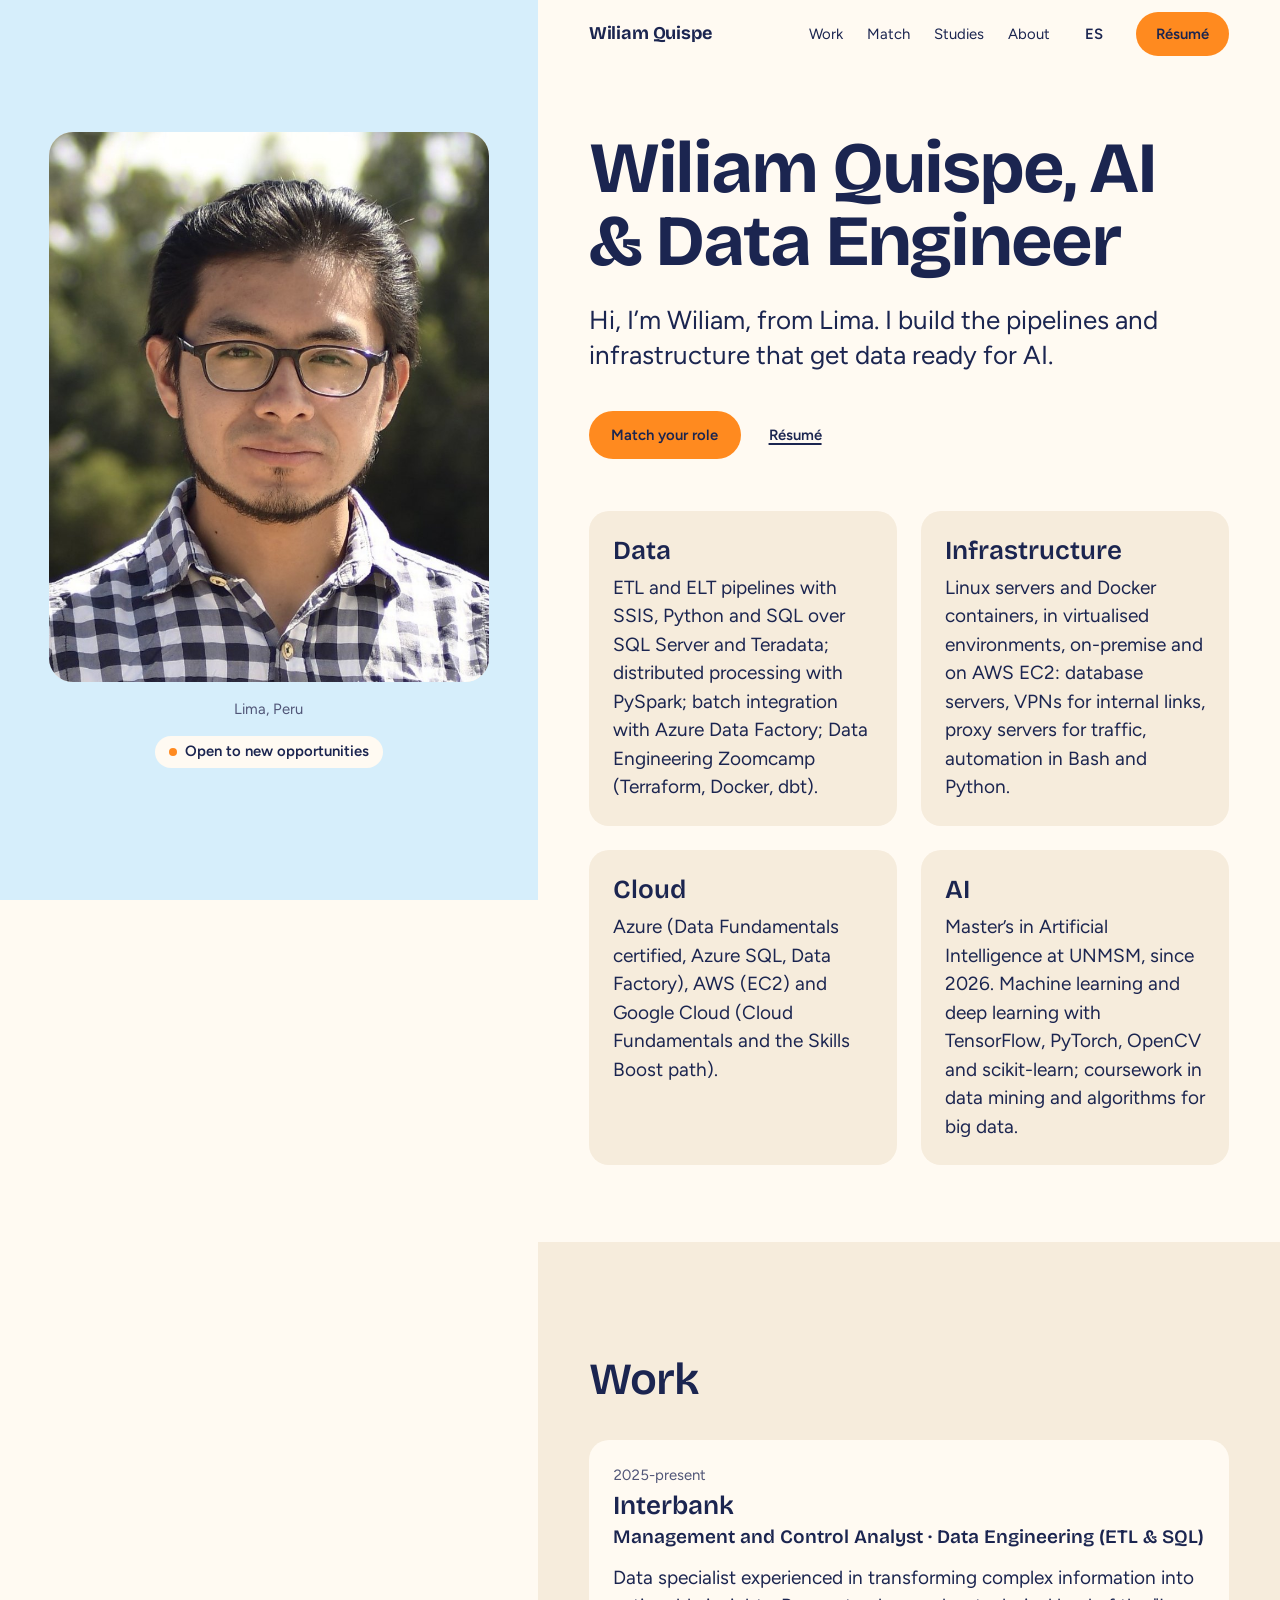
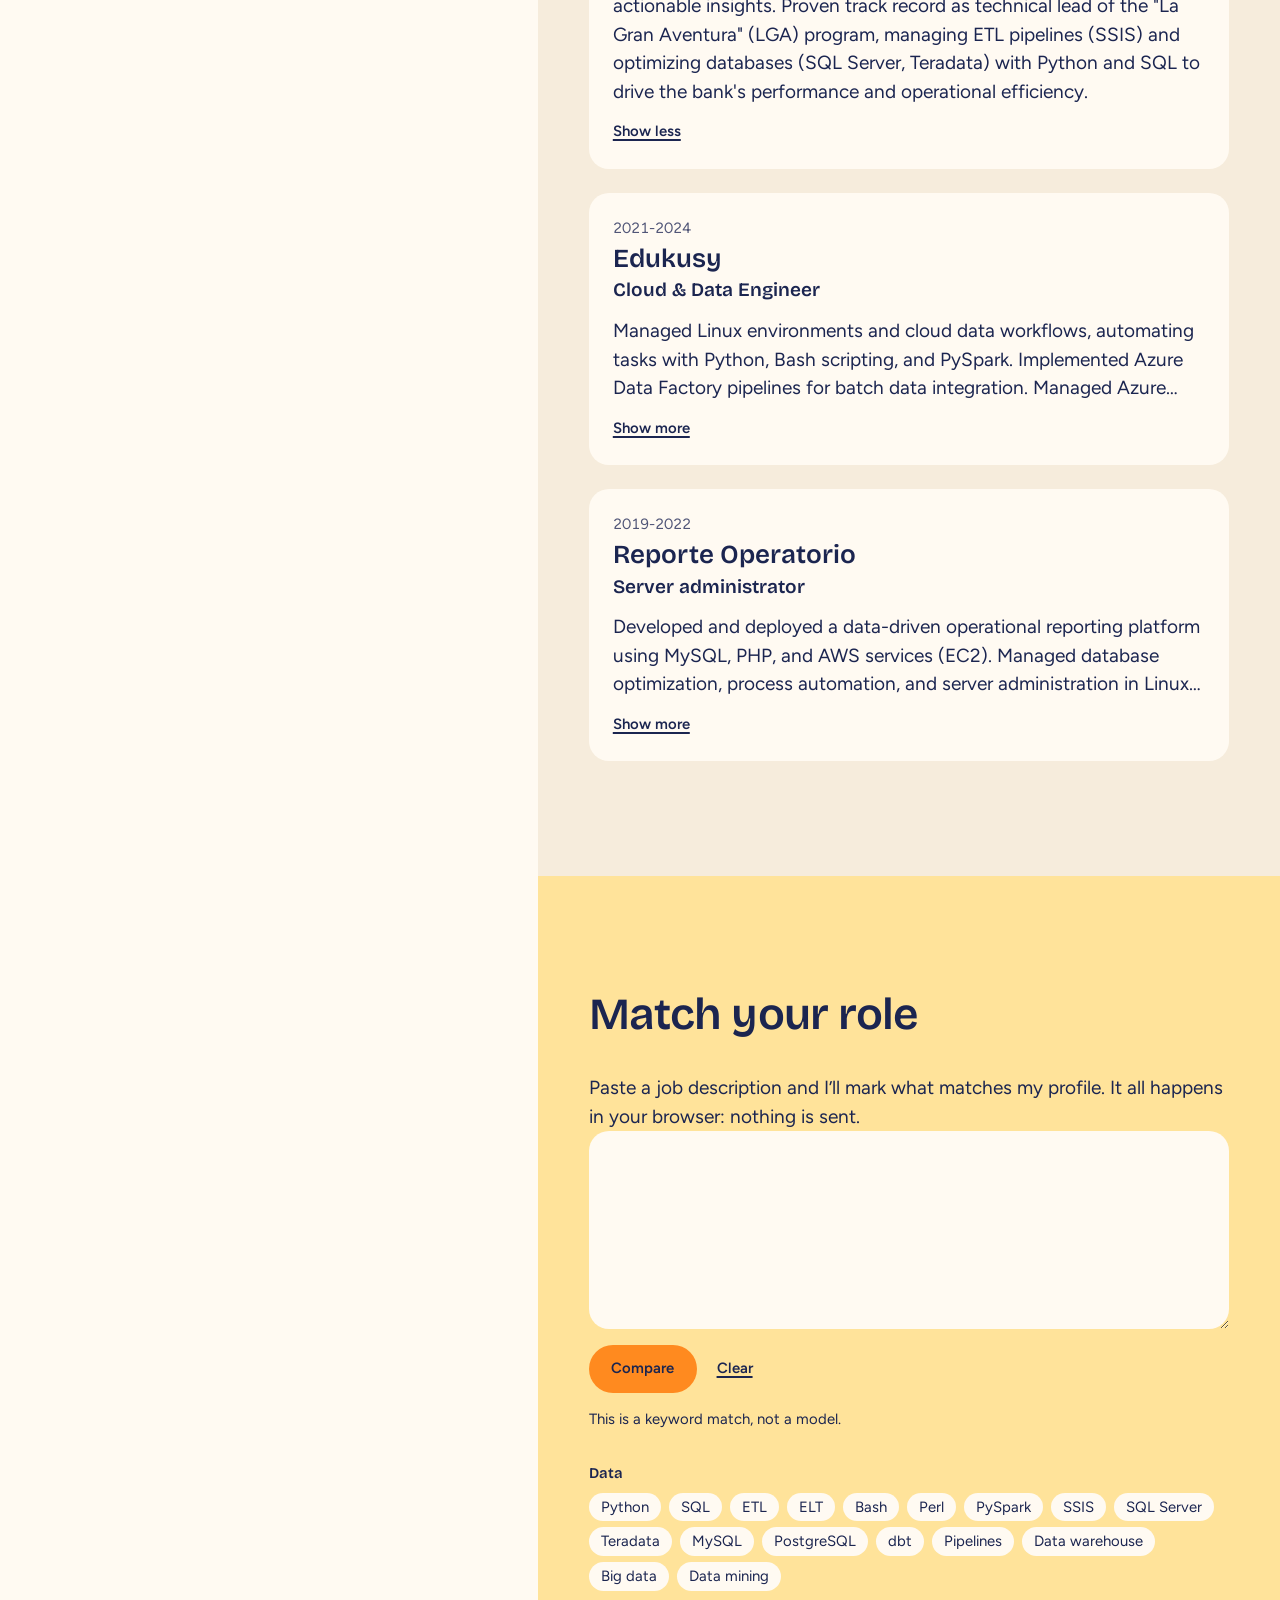
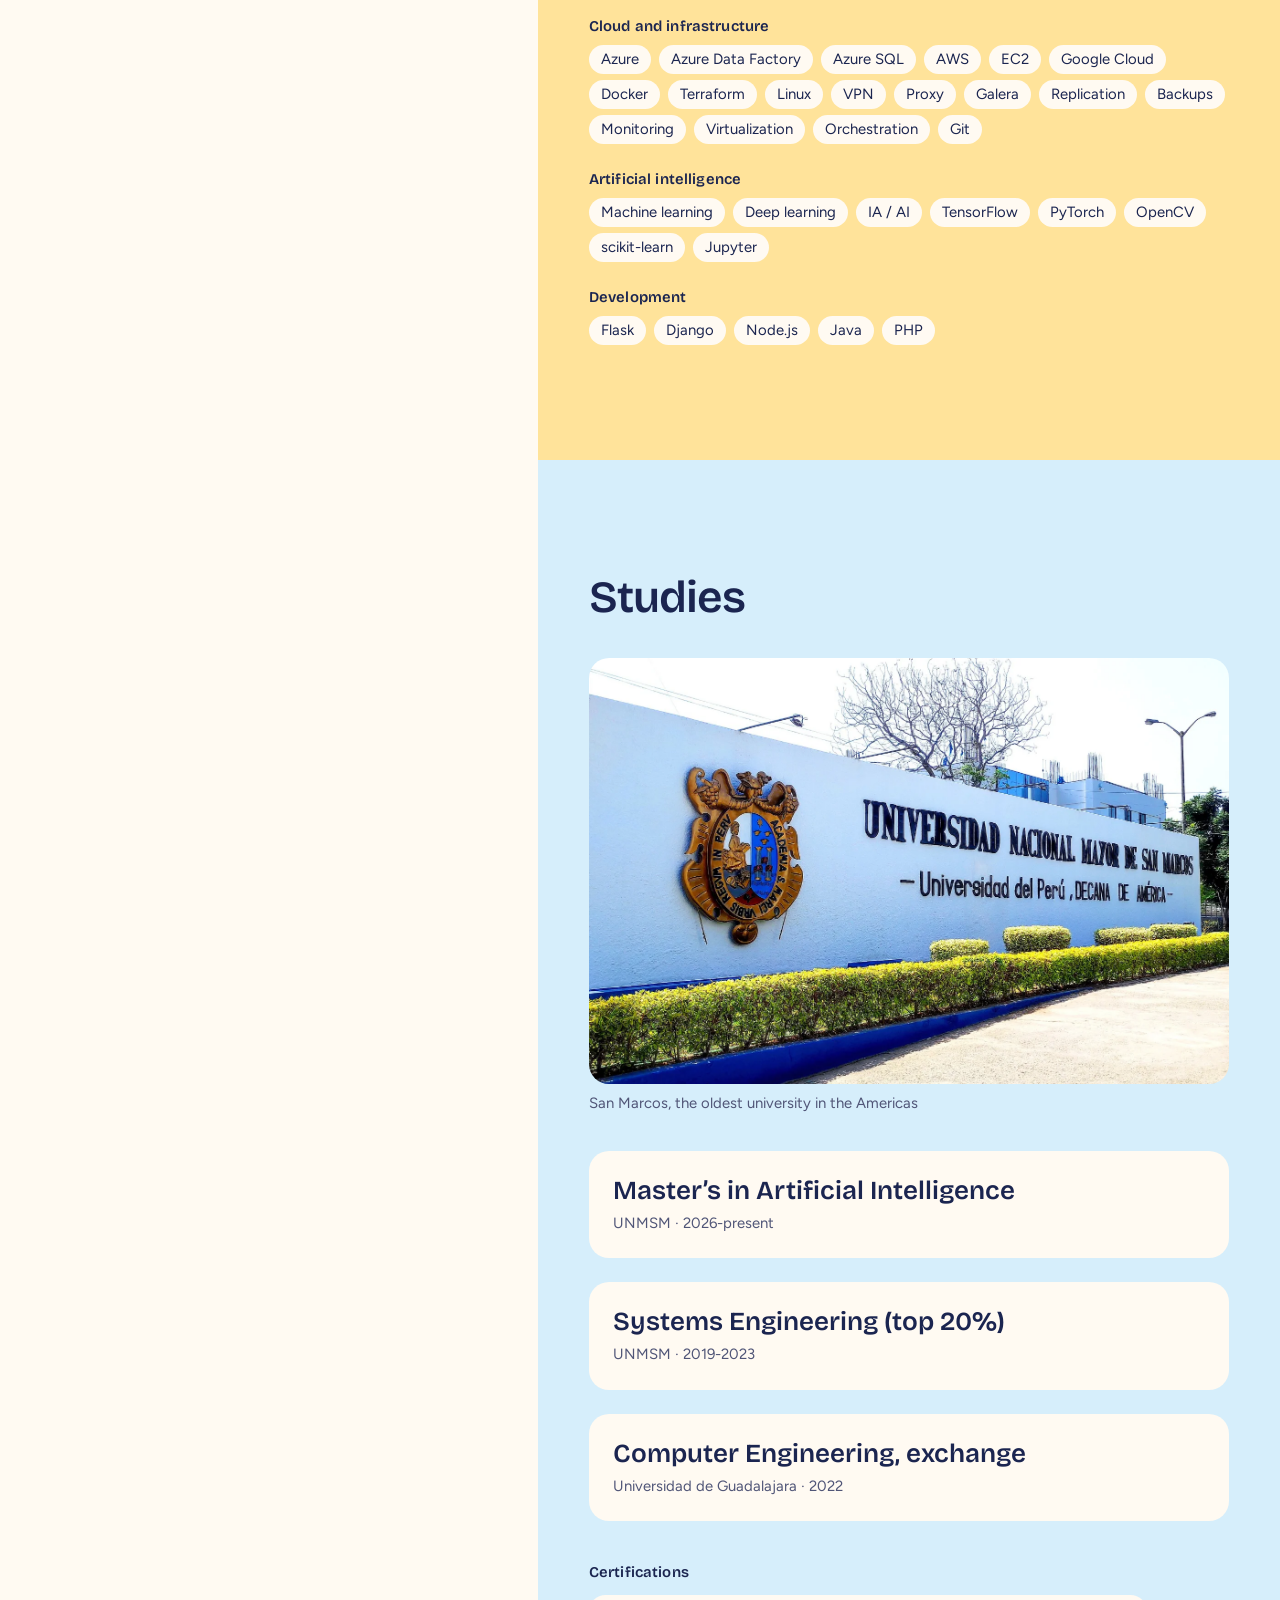
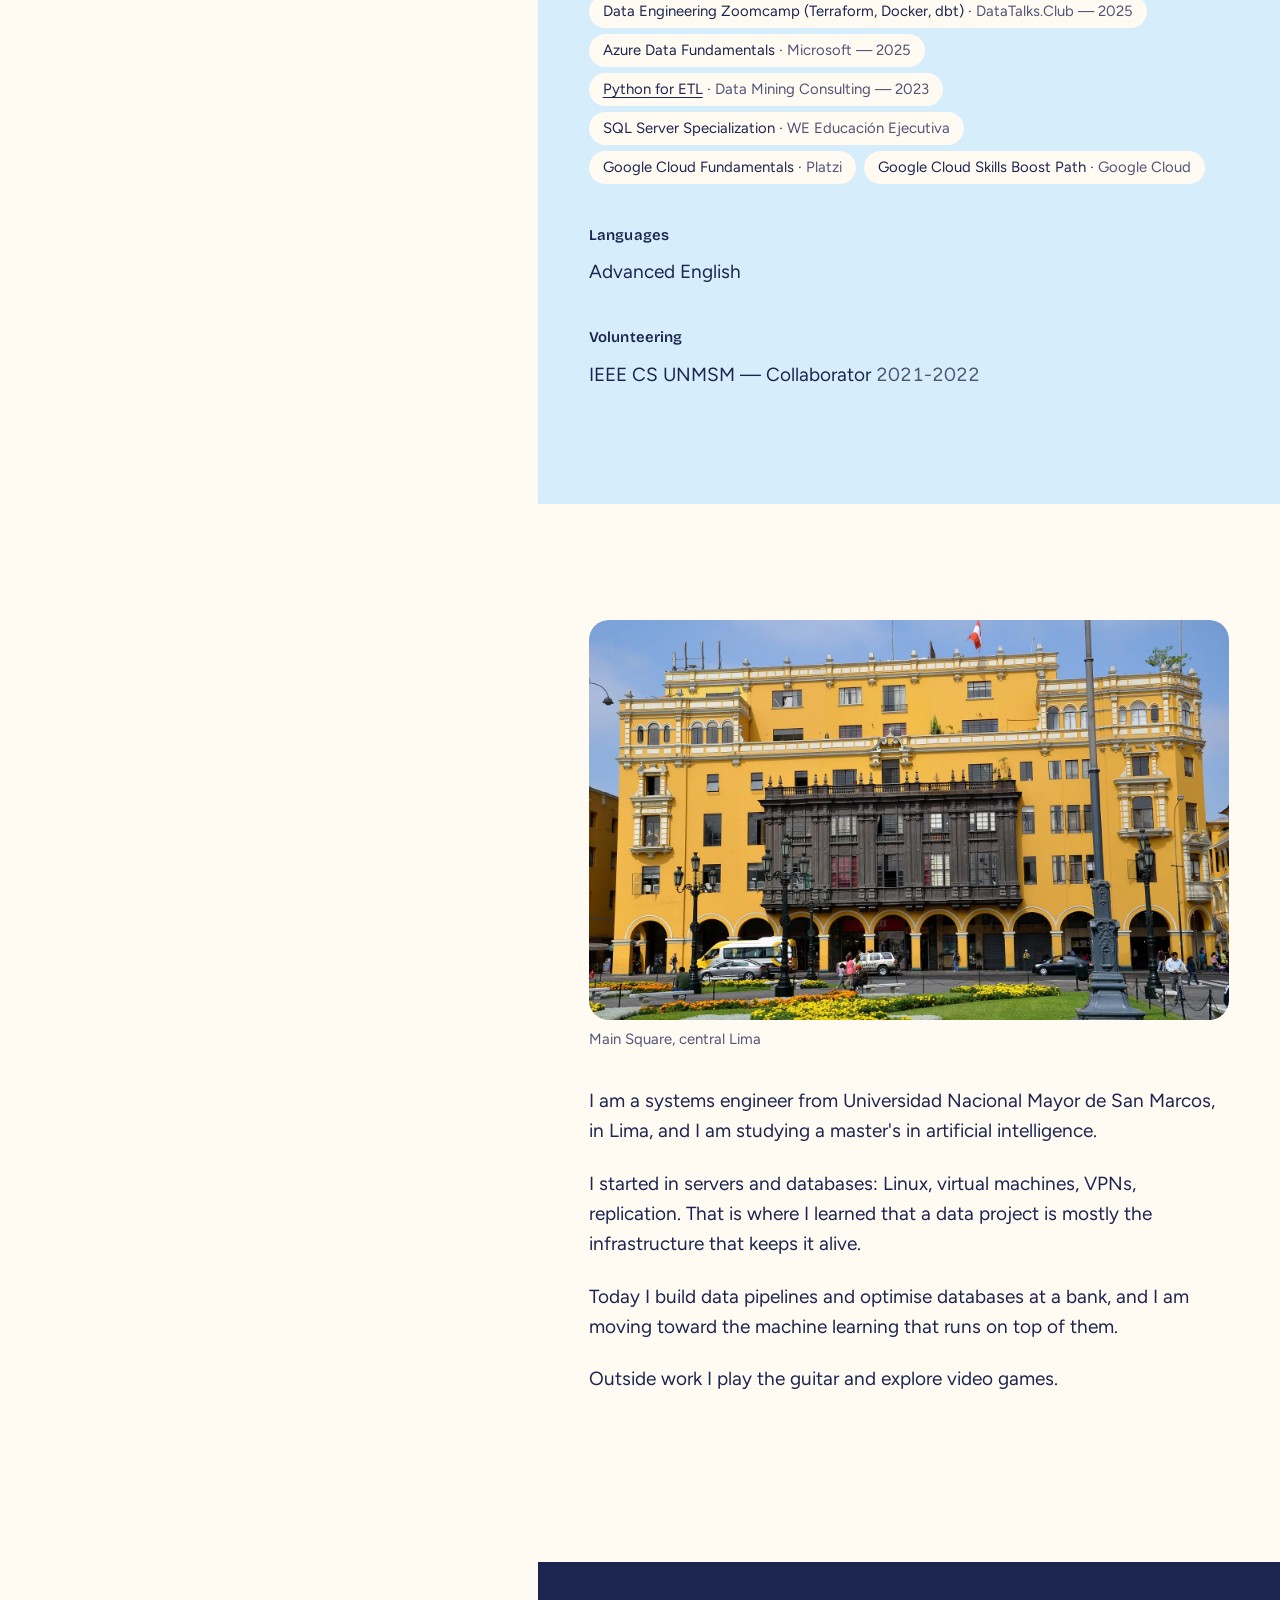
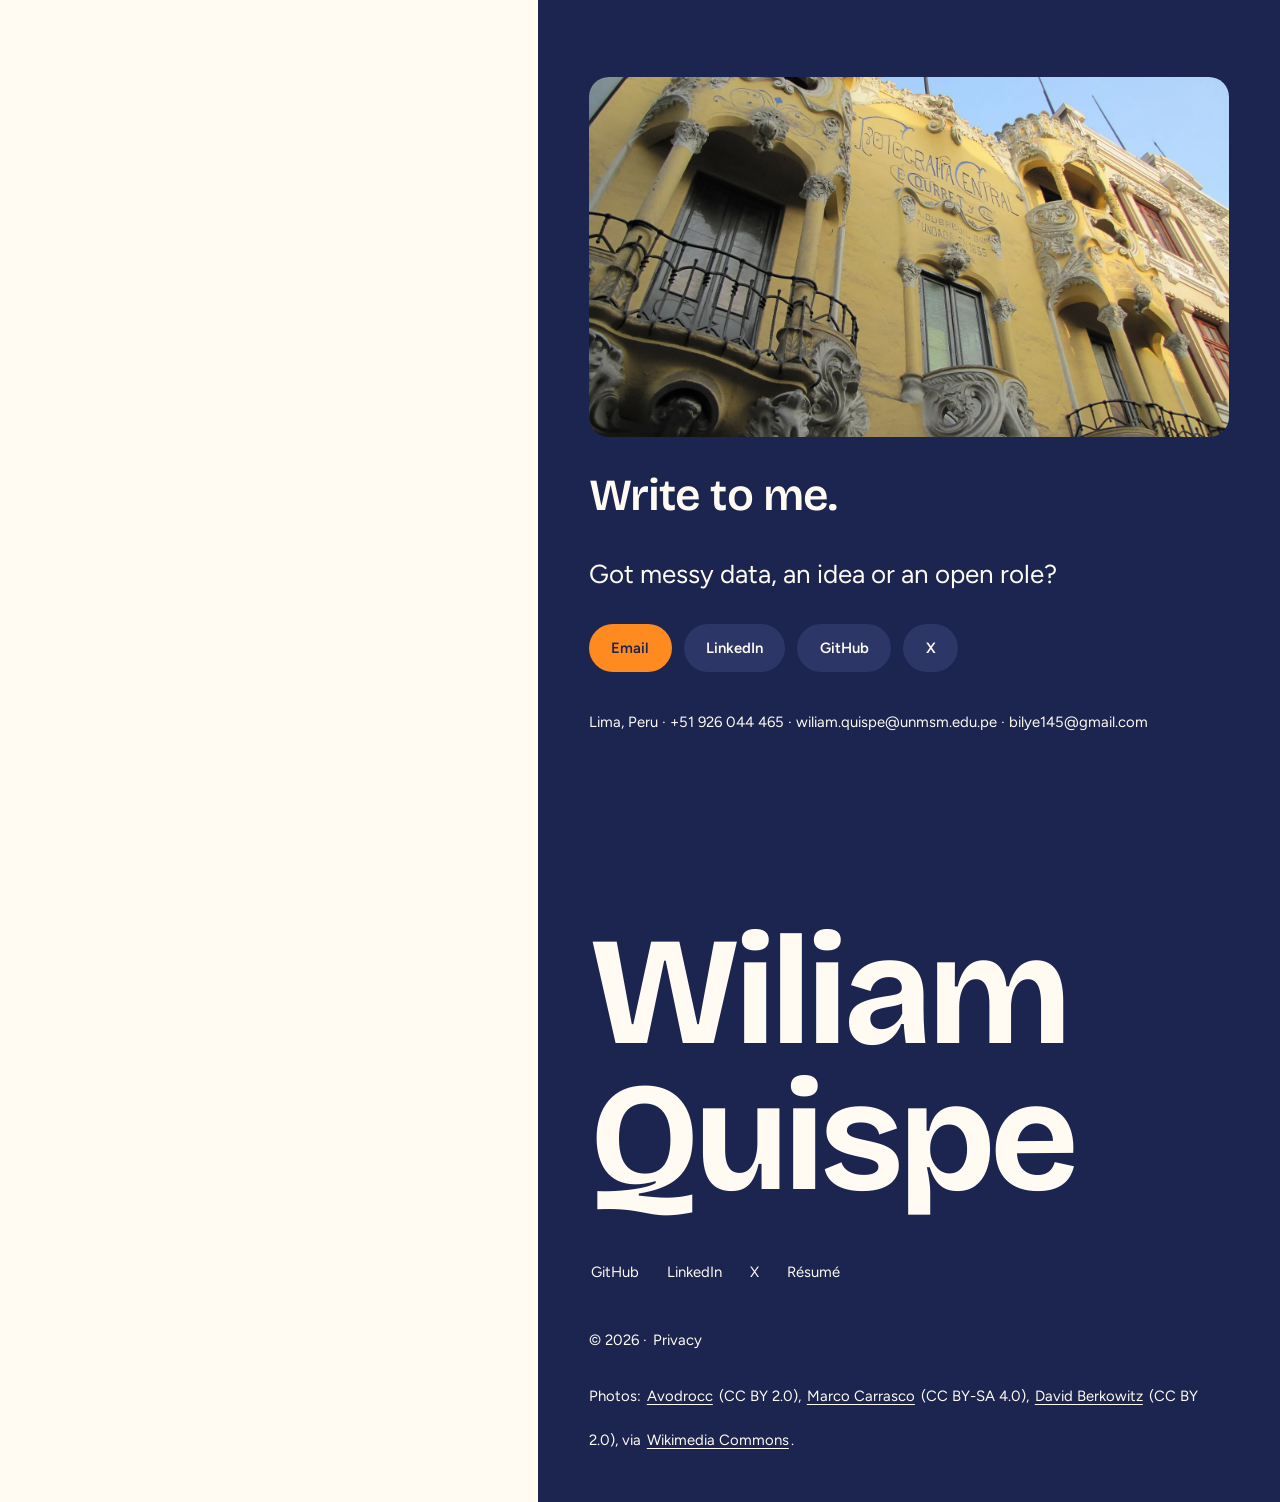
==== commit d09778b0: "site: rediseño «La cara primero» (cálido y cercano) Escenario partido con retrato fijo, campos de co" ====
--- a/site/index.html
+++ b/site/index.html
@@ -10,11 +10,15 @@
   <meta property="og:title" content="Wiliam Quispe — AI &amp; Data Engineer">
   <meta property="og:description" content="Sistemas de datos e IA que corren en producción. / Data and AI systems that run in production.">
   <meta property="og:url" content="https://wiliamluis.com/">
-  <meta property="og:image" content="https://wiliamluis.com/img/hero-721-desktop.jpg">
+  <meta property="og:image" content="https://wiliamluis.com/img/og.jpg">
+  <meta property="og:image:width" content="1200">
+  <meta property="og:image:height" content="630">
+  <meta property="og:image:alt" content="Retrato de Wiliam Quispe / Portrait of Wiliam Quispe">
   <meta name="twitter:card" content="summary_large_image">
-  <meta name="theme-color" content="#ffffff">
+  <meta name="twitter:image" content="https://wiliamluis.com/img/og.jpg">
+  <meta name="theme-color" content="#fffaf2">
   <link rel="icon" type="image/png" href="/favicon.png">
-  <link rel="preload" href="fonts/stix-two-text-400-normal-latin.woff2" as="font" type="font/woff2" crossorigin>
+  <link rel="preload" href="fonts/bricolage-grotesque-600-700-normal-latin.woff2" as="font" type="font/woff2" crossorigin>
   <link rel="stylesheet" href="css/tokens.css">
   <link rel="stylesheet" href="css/fonts.css">
   <link rel="stylesheet" href="css/base.css">
@@ -22,124 +26,139 @@
 <body>
   <a class="skip" href="#contenido"><span lang="es">Saltar al contenido</span><span lang="en">Skip to content</span></a>
 
-  <!-- ===== HERO (SANA) ===== -->
-  <header class="hero" id="inicio">
-    <div class="hero__photos" aria-hidden="true">
-      <picture><source media="(max-width: 700px)" srcset="img/hero-721-mobile.jpg"><img src="img/hero-721-desktop.jpg" width="2400" height="1350" alt="" fetchpriority="high"></picture>
-      <picture><source media="(max-width: 700px)" srcset="img/hero-505-mobile.jpg"><img src="img/hero-505-desktop.jpg" width="2400" height="1350" alt="" loading="lazy"></picture>
-      <picture><source media="(max-width: 700px)" srcset="img/hero-765-mobile.jpg"><img src="img/hero-765-desktop.jpg" width="2400" height="1350" alt="" loading="lazy"></picture>
-      <picture><source media="(max-width: 700px)" srcset="img/hero-654-mobile.jpg"><img src="img/hero-654-desktop.jpg" width="2400" height="1350" alt="" loading="lazy"></picture>
-    </div>
-
-    <div class="hero__rail">
-      <h1 class="hero__title">Wiliam Quispe, AI &amp; Data Engineer</h1>
-      <p class="hero__lede"><span lang="es">Sistemas de datos e IA que corren en producción.</span><span lang="en">Data and AI systems that run in production.</span></p>
-      <div class="hero__nav" data-nav>
-        <button class="menu-btn" type="button" data-menu-btn aria-expanded="false" aria-controls="navlinks"><span lang="es">Menú</span><span lang="en">Menu</span></button>
-        <nav class="navlinks" id="navlinks" aria-label="Principal">
-          <a href="#work"><span lang="es">Trabajo</span><span lang="en">Work</span></a>
-          <a href="#match"><span lang="es">Compara</span><span lang="en">Match</span></a>
-          <a href="#studies"><span lang="es">Estudios</span><span lang="en">Studies</span></a>
-          <a href="#about"><span lang="es">Sobre mí</span><span lang="en">About</span></a>
-        </nav>
-        <button class="lang" type="button" data-lang-toggle aria-label="Cambiar idioma / Switch language">EN</button>
-        <a class="btn btn--accent hero__cv" href="cv/Wiliam-Quispe-CV-ES.pdf" lang="es" target="_blank" rel="noopener noreferrer">Currículum</a>
-        <a class="btn btn--accent hero__cv" href="cv/Wiliam-Quispe-CV-EN.pdf" lang="en" target="_blank" rel="noopener noreferrer">Résumé</a>
-      </div>
-    </div>
-
-    <div class="hero__foot">
-      <p><span lang="es">Sistemas de datos e IA que corren en producción.</span><span lang="en">Data and AI systems that run in production.</span></p>
-    </div>
-  </header>
-
-  <main id="contenido">
-
-    <!-- ===== INTRO (SANA) ===== -->
-    <section class="section intro" aria-labelledby="intro-h">
-      <h2 class="sr-only" id="intro-h"><span lang="es">Presentación</span><span lang="en">Introduction</span></h2>
-      <p class="intro__lead reveal">
-        <span lang="es">Soy ingeniero de sistemas por la Universidad Nacional Mayor de San Marcos, donde ahora curso una maestría en inteligencia artificial. Construyo pipelines ETL y la infraestructura de nube y bases de datos que los sostiene, con Python, SQL, Docker y Azure.</span>
-        <span lang="en">I am a systems engineer from Universidad Nacional Mayor de San Marcos, where I am now studying a master’s in artificial intelligence. I build ETL pipelines and the cloud and database infrastructure behind them, with Python, SQL, Docker and Azure.</span>
-      </p>
-      <div class="intro__cols">
-        <p class="reveal" style="--i:1">
-          <strong><span lang="es">Datos</span><span lang="en">Data</span></strong>
-          <span lang="es">Pipelines ETL y ELT con SSIS, Python y SQL sobre SQL Server y Teradata; procesamiento distribuido con PySpark; integración por lotes con Azure Data Factory; Data Engineering Zoomcamp (Terraform, Docker, dbt).</span>
-          <span lang="en">ETL and ELT pipelines with SSIS, Python and SQL over SQL Server and Teradata; distributed processing with PySpark; batch integration with Azure Data Factory; Data Engineering Zoomcamp (Terraform, Docker, dbt).</span>
-        </p>
-        <p class="reveal" style="--i:2">
-          <strong><span lang="es">Infraestructura</span><span lang="en">Infrastructure</span></strong>
-          <span lang="es">Servidores Linux y contenedores Docker en entornos virtualizados, on-premise y en AWS EC2: servidores de bases de datos, VPN para conexiones internas, proxy para el tráfico y automatización en Bash y Python.</span>
-          <span lang="en">Linux servers and Docker containers, in virtualised environments, on-premise and on AWS EC2: database servers, VPNs for internal links, proxy servers for traffic, automation in Bash and Python.</span>
-        </p>
-        <p class="reveal" style="--i:3">
-          <strong><span lang="es">Nube</span><span lang="en">Cloud</span></strong>
-          <span lang="es">Azure (certificado Data Fundamentals, Azure SQL, Data Factory), AWS (EC2) y Google Cloud (Cloud Fundamentals y la ruta Skills Boost).</span>
-          <span lang="en">Azure (Data Fundamentals certified, Azure SQL, Data Factory), AWS (EC2) and Google Cloud (Cloud Fundamentals and the Skills Boost path).</span>
-        </p>
-        <p class="reveal" style="--i:4">
-          <strong><span lang="es">IA</span><span lang="en">AI</span></strong>
-          <span lang="es">Maestría en Inteligencia Artificial en la UNMSM, desde 2026. Machine learning y deep learning con TensorFlow, PyTorch, OpenCV y scikit-learn; cursos de minería de datos y algoritmos para big data.</span>
-          <span lang="en">Master’s in Artificial Intelligence at UNMSM, since 2026. Machine learning and deep learning with TensorFlow, PyTorch, OpenCV and scikit-learn; coursework in data mining and algorithms for big data.</span>
-        </p>
-      </div>
-    </section>
-
-    <figure class="band" aria-hidden="true">
-      <img src="img/hero-654-desktop.jpg" width="2400" height="1350" alt="" loading="lazy">
-    </figure>
-
-    <!-- ===== WORK (KONA, plan 09 §5.3) ===== -->
-    <section class="section col" id="work" aria-labelledby="work-h">
-      <h2 id="work-h" class="reveal"><span lang="es">Trabajo</span><span lang="en">Work</span></h2>
-      <div class="ledger">
-        <div class="ledger__row reveal is-open" style="--i:0">
-          <span class="ledger__name">Interbank</span>
-          <span class="ledger__kind"><span lang="es">Analista de Gestión y Control · Ingeniería de Datos (ETL &amp; SQL)</span><span lang="en">Management and Control Analyst · Data Engineering (ETL &amp; SQL)</span></span>
-          <span class="ledger__year nums"><span lang="es">2025-hoy</span><span lang="en">2025-present</span></span>
-          <button type="button" class="ledger__toggle" data-toggle aria-expanded="true" aria-label="Interbank — detalle / details"></button>
-          <p class="ledger__more"><span lang="es">Especialista de datos con experiencia en transformar información compleja en insights procesables. Trayectoria comprobada como líder técnico del programa "La Gran Aventura" (LGA), gestionando pipelines ETL (SSIS) y optimizando bases de datos (SQL Server, Teradata) con Python y SQL para impulsar el rendimiento y la eficiencia operativa del banco.</span><span lang="en">Data specialist experienced in transforming complex information into actionable insights. Proven track record as technical lead of the "La Gran Aventura" (LGA) program, managing ETL pipelines (SSIS) and optimizing databases (SQL Server, Teradata) with Python and SQL to drive the bank's performance and operational efficiency.</span></p>
+  <div class="stage">
+    <aside class="stage__face">
+      <img src="img/perfil-tall.jpg" width="800" height="1000" alt="Retrato de Wiliam Quispe">
+      <p class="stage__where"><span lang="es">Lima, Perú</span><span lang="en">Lima, Peru</span></p>
+      <p class="stage__status"><span lang="es">Disponible para nuevas oportunidades</span><span lang="en">Open to new opportunities</span></p>
+    </aside>
+
+    <div class="stage__read">
+      <header class="topbar">
+        <a class="topbar__name" href="#inicio">Wiliam Quispe</a>
+        <div class="topbar__nav" data-nav>
+          <button class="menu-btn" type="button" data-menu-btn aria-expanded="false" aria-controls="navlinks"><span lang="es">Menú</span><span lang="en">Menu</span></button>
+          <nav class="navlinks" id="navlinks" aria-label="Principal">
+            <a href="#work"><span lang="es">Trabajo</span><span lang="en">Work</span></a>
+            <a href="#match"><span lang="es">Compara</span><span lang="en">Match</span></a>
+            <a href="#studies"><span lang="es">Estudios</span><span lang="en">Studies</span></a>
+            <a href="#about"><span lang="es">Sobre mí</span><span lang="en">About</span></a>
+          </nav>
+          <button class="lang" type="button" data-lang-toggle aria-label="Cambiar idioma / Switch language">EN</button>
+          <a class="btn btn--accent topbar__cv" href="cv/Wiliam-Quispe-CV-ES.pdf" lang="es" target="_blank" rel="noopener noreferrer">Currículum</a>
+          <a class="btn btn--accent topbar__cv" href="cv/Wiliam-Quispe-CV-EN.pdf" lang="en" target="_blank" rel="noopener noreferrer">Résumé</a>
         </div>
-
-        <div class="ledger__row reveal" style="--i:1">
-          <span class="ledger__name"><a href="https://www.edukusy.com/" target="_blank" rel="noopener noreferrer">Edukusy</a></span>
-          <span class="ledger__kind"><span lang="es">Cloud &amp; Data Engineer</span><span lang="en">Cloud &amp; Data Engineer</span></span>
-          <span class="ledger__year nums"><span lang="es">2021-2024</span><span lang="en">2021-2024</span></span>
-          <button type="button" class="ledger__toggle" data-toggle aria-expanded="false" aria-label="Edukusy — detalle / details"></button>
-          <p class="ledger__more"><span lang="es">Administré entornos Linux y flujo de datos en la nube, automatizando tareas con Python, Bash Script y PySpark. Implementé pipelines en Azure Data Factory, integrando datos por lotes. Gestioné bases de datos Azure SQL y orquestación de contenedores con Docker, optimizando su rendimiento en arquitecturas distribuidas.</span><span lang="en">Managed Linux environments and cloud data workflows, automating tasks with Python, Bash scripting, and PySpark. Implemented Azure Data Factory pipelines for batch data integration. Managed Azure SQL databases and container orchestration with Docker, optimizing performance in distributed architectures.</span></p>
-        </div>
-
-        <div class="ledger__row reveal" style="--i:2">
-          <span class="ledger__name"><a href="https://www.facebook.com/ReporteOperatorio" target="_blank" rel="noopener noreferrer">Reporte Operatorio</a></span>
-          <span class="ledger__kind"><span lang="es">Administrador de servidor</span><span lang="en">Server administrator</span></span>
-          <span class="ledger__year nums"><span lang="es">2019-2022</span><span lang="en">2019-2022</span></span>
-          <button type="button" class="ledger__toggle" data-toggle aria-expanded="false" aria-label="Reporte Operatorio — detalle / details"></button>
-          <p class="ledger__more"><span lang="es">Desarrollé y desplegué una plataforma de reportes operatorios basada en datos, utilizando MySQL, PHP y servicios de AWS (EC2). Gestioné la optimización de bases de datos, automatización de procesos y administración de servidores en entornos Linux desde CLI.</span><span lang="en">Developed and deployed a data-driven operational reporting platform using MySQL, PHP, and AWS services (EC2). Managed database optimization, process automation, and server administration in Linux environments via CLI.</span></p>
-        </div>
-      </div>
-    </section>
-
-    <!-- ===== MATCH (SANA) ===== -->
-    <div class="field">
-    <section class="col match" id="match" aria-labelledby="match-h">
-      <h2 id="match-h" class="reveal"><span lang="es">Compara con tu oferta</span><span lang="en">Match your role</span></h2>
-      <p class="reveal" style="--i:1">
-        <span lang="es">Pega una oferta de trabajo. La página marca qué habilidades y experiencia mías aparecen en ella. Nada sale de tu navegador.</span>
-        <span lang="en">Paste a job description. The page marks which of my skills and experience it mentions. Nothing leaves your browser.</span>
-      </p>
-      <form id="match-form" class="match reveal" style="--i:2" novalidate>
-        <label class="sr-only" for="match-input"><span lang="es">Texto de la oferta</span><span lang="en">Job description</span></label>
-        <textarea id="match-input" name="oferta" rows="6" autocomplete="off" spellcheck="false"></textarea>
-        <div class="match__bar">
-          <button class="btn" type="submit"><span lang="es">Comparar</span><span lang="en">Compare</span></button>
-          <button class="lang" type="button" id="match-clear"><span lang="es">Borrar</span><span lang="en">Clear</span></button>
-        </div>
-        <p class="small muted"><span lang="es">Es una coincidencia de palabras clave, no un modelo.</span><span lang="en">This is a keyword match, not a model.</span></p>
-        <p class="match__result" id="match-result" role="status" aria-live="polite"></p>
-        <div class="match__terms" id="match-terms"></div>
-      </form>
-      <dl class="skills reveal" id="skills-list" style="--i:3">
+      </header>
+
+      <main id="contenido">
+
+        <!-- ===== HERO ===== -->
+        <header class="hero" id="inicio">
+          <h1 class="hero__title reveal">Wiliam Quispe, AI &amp; Data Engineer</h1>
+          <p class="hero__lede reveal" style="--i:1">
+            <span lang="es">Hola, soy Wiliam, de Lima. Construyo los pipelines y la infraestructura que dejan los datos listos para la IA.</span>
+            <span lang="en">Hi, I’m Wiliam, from Lima. I build the pipelines and infrastructure that get data ready for AI.</span>
+          </p>
+          <div class="hero__actions reveal" style="--i:2">
+            <a class="btn btn--accent" href="#match"><span lang="es">Compara con tu oferta</span><span lang="en">Match your role</span></a>
+            <a class="btn--text" href="cv/Wiliam-Quispe-CV-ES.pdf" lang="es" target="_blank" rel="noopener noreferrer">Currículum</a>
+            <a class="btn--text" href="cv/Wiliam-Quispe-CV-EN.pdf" lang="en" target="_blank" rel="noopener noreferrer">Résumé</a>
+          </div>
+        </header>
+
+        <!-- ===== ÁREAS: 2×2 de tarjetas ===== -->
+        <section class="intro" aria-labelledby="intro-h">
+          <h2 class="sr-only" id="intro-h"><span lang="es">Presentación</span><span lang="en">Introduction</span></h2>
+          <div class="areas">
+            <article class="area reveal" style="--i:0">
+              <h3 class="area__title"><span lang="es">Datos</span><span lang="en">Data</span></h3>
+              <p>
+                <span lang="es">Pipelines ETL y ELT con SSIS, Python y SQL sobre SQL Server y Teradata; procesamiento distribuido con PySpark; integración por lotes con Azure Data Factory; Data Engineering Zoomcamp (Terraform, Docker, dbt).</span>
+                <span lang="en">ETL and ELT pipelines with SSIS, Python and SQL over SQL Server and Teradata; distributed processing with PySpark; batch integration with Azure Data Factory; Data Engineering Zoomcamp (Terraform, Docker, dbt).</span>
+              </p>
+            </article>
+            <article class="area reveal" style="--i:1">
+              <h3 class="area__title"><span lang="es">Infraestructura</span><span lang="en">Infrastructure</span></h3>
+              <p>
+                <span lang="es">Servidores Linux y contenedores Docker en entornos virtualizados, on-premise y en AWS EC2: servidores de bases de datos, VPN para conexiones internas, proxy para el tráfico y automatización en Bash y Python.</span>
+                <span lang="en">Linux servers and Docker containers, in virtualised environments, on-premise and on AWS EC2: database servers, VPNs for internal links, proxy servers for traffic, automation in Bash and Python.</span>
+              </p>
+            </article>
+            <article class="area reveal" style="--i:2">
+              <h3 class="area__title"><span lang="es">Nube</span><span lang="en">Cloud</span></h3>
+              <p>
+                <span lang="es">Azure (certificado Data Fundamentals, Azure SQL, Data Factory), AWS (EC2) y Google Cloud (Cloud Fundamentals y la ruta Skills Boost).</span>
+                <span lang="en">Azure (Data Fundamentals certified, Azure SQL, Data Factory), AWS (EC2) and Google Cloud (Cloud Fundamentals and the Skills Boost path).</span>
+              </p>
+            </article>
+            <article class="area reveal" style="--i:3">
+              <h3 class="area__title"><span lang="es">IA</span><span lang="en">AI</span></h3>
+              <p>
+                <span lang="es">Maestría en Inteligencia Artificial en la UNMSM, desde 2026. Machine learning y deep learning con TensorFlow, PyTorch, OpenCV y scikit-learn; cursos de minería de datos y algoritmos para big data.</span>
+                <span lang="en">Master’s in Artificial Intelligence at UNMSM, since 2026. Machine learning and deep learning with TensorFlow, PyTorch, OpenCV and scikit-learn; coursework in data mining and algorithms for big data.</span>
+              </p>
+            </article>
+          </div>
+        </section>
+
+        <!-- ===== TRABAJO ===== -->
+        <section class="field field--sand" id="work" aria-labelledby="work-h">
+          <h2 id="work-h" class="reveal"><span lang="es">Trabajo</span><span lang="en">Work</span></h2>
+          <div class="jobs">
+            <article class="ledger__row reveal is-open" style="--i:0">
+              <p class="ledger__year nums"><span lang="es">2025-hoy</span><span lang="en">2025-present</span></p>
+              <h3 class="ledger__name">Interbank</h3>
+              <p class="ledger__kind"><span lang="es">Analista de Gestión y Control · Ingeniería de Datos (ETL &amp; SQL)</span><span lang="en">Management and Control Analyst · Data Engineering (ETL &amp; SQL)</span></p>
+              <p class="ledger__more"><span lang="es">Especialista de datos con experiencia en transformar información compleja en insights procesables. Trayectoria comprobada como líder técnico del programa "La Gran Aventura" (LGA), gestionando pipelines ETL (SSIS) y optimizando bases de datos (SQL Server, Teradata) con Python y SQL para impulsar el rendimiento y la eficiencia operativa del banco.</span><span lang="en">Data specialist experienced in transforming complex information into actionable insights. Proven track record as technical lead of the "La Gran Aventura" (LGA) program, managing ETL pipelines (SSIS) and optimizing databases (SQL Server, Teradata) with Python and SQL to drive the bank's performance and operational efficiency.</span></p>
+              <button type="button" class="ledger__toggle" data-toggle aria-expanded="true">
+                <span class="ledger__label-more"><span lang="es">Ver más</span><span lang="en">Show more</span></span>
+                <span class="ledger__label-less"><span lang="es">Ver menos</span><span lang="en">Show less</span></span>
+              </button>
+            </article>
+
+            <article class="ledger__row reveal" style="--i:1">
+              <p class="ledger__year nums"><span lang="es">2021-2024</span><span lang="en">2021-2024</span></p>
+              <h3 class="ledger__name"><a href="https://www.edukusy.com/" target="_blank" rel="noopener noreferrer">Edukusy</a></h3>
+              <p class="ledger__kind"><span lang="es">Cloud &amp; Data Engineer</span><span lang="en">Cloud &amp; Data Engineer</span></p>
+              <p class="ledger__more"><span lang="es">Administré entornos Linux y flujo de datos en la nube, automatizando tareas con Python, Bash Script y PySpark. Implementé pipelines en Azure Data Factory, integrando datos por lotes. Gestioné bases de datos Azure SQL y orquestación de contenedores con Docker, optimizando su rendimiento en arquitecturas distribuidas.</span><span lang="en">Managed Linux environments and cloud data workflows, automating tasks with Python, Bash scripting, and PySpark. Implemented Azure Data Factory pipelines for batch data integration. Managed Azure SQL databases and container orchestration with Docker, optimizing performance in distributed architectures.</span></p>
+              <button type="button" class="ledger__toggle" data-toggle aria-expanded="false">
+                <span class="ledger__label-more"><span lang="es">Ver más</span><span lang="en">Show more</span></span>
+                <span class="ledger__label-less"><span lang="es">Ver menos</span><span lang="en">Show less</span></span>
+              </button>
+            </article>
+
+            <article class="ledger__row reveal" style="--i:2">
+              <p class="ledger__year nums"><span lang="es">2019-2022</span><span lang="en">2019-2022</span></p>
+              <h3 class="ledger__name"><a href="https://www.facebook.com/ReporteOperatorio" target="_blank" rel="noopener noreferrer">Reporte Operatorio</a></h3>
+              <p class="ledger__kind"><span lang="es">Administrador de servidor</span><span lang="en">Server administrator</span></p>
+              <p class="ledger__more"><span lang="es">Desarrollé y desplegué una plataforma de reportes operatorios basada en datos, utilizando MySQL, PHP y servicios de AWS (EC2). Gestioné la optimización de bases de datos, automatización de procesos y administración de servidores en entornos Linux desde CLI.</span><span lang="en">Developed and deployed a data-driven operational reporting platform using MySQL, PHP, and AWS services (EC2). Managed database optimization, process automation, and server administration in Linux environments via CLI.</span></p>
+              <button type="button" class="ledger__toggle" data-toggle aria-expanded="false">
+                <span class="ledger__label-more"><span lang="es">Ver más</span><span lang="en">Show more</span></span>
+                <span class="ledger__label-less"><span lang="es">Ver menos</span><span lang="en">Show less</span></span>
+              </button>
+            </article>
+          </div>
+        </section>
+
+        <!-- ===== COMPARA CON TU OFERTA (la cosa viva) ===== -->
+        <section class="field field--sun match" id="match" aria-labelledby="match-h">
+          <h2 id="match-h" class="reveal"><span lang="es">Compara con tu oferta</span><span lang="en">Match your role</span></h2>
+          <p class="reveal" style="--i:1">
+            <span lang="es">Pega una oferta de trabajo y marco lo que coincide con mi perfil. Todo ocurre en tu navegador: no se envía nada.</span>
+            <span lang="en">Paste a job description and I’ll mark what matches my profile. It all happens in your browser: nothing is sent.</span>
+          </p>
+          <form id="match-form" class="reveal" style="--i:2" novalidate>
+            <label class="sr-only" for="match-input"><span lang="es">Texto de la oferta</span><span lang="en">Job description</span></label>
+            <textarea id="match-input" name="oferta" rows="6" autocomplete="off" spellcheck="false"></textarea>
+            <div class="match__bar">
+              <button class="btn btn--accent" type="submit"><span lang="es">Comparar</span><span lang="en">Compare</span></button>
+              <button class="btn--text" type="button" id="match-clear"><span lang="es">Borrar</span><span lang="en">Clear</span></button>
+            </div>
+            <p class="match__result" id="match-result" role="status" aria-live="polite"></p>
+            <div class="match__terms" id="match-terms"></div>
+          </form>
+          <p class="small muted reveal" style="--i:2"><span lang="es">Es una comparación por palabras clave, no un modelo.</span><span lang="en">This is a keyword match, not a model.</span></p>
+          <dl class="skills reveal" id="skills-list" style="--i:3">
         <dt><span lang="es">Datos</span><span lang="en">Data</span></dt>
         <dd><ul class="chips">
           <li data-alias="python">Python</li>
@@ -174,11 +193,11 @@
           <li data-alias="vpn">VPN</li>
           <li data-alias="proxy|proxies">Proxy</li>
           <li data-alias="galera">Galera</li>
-          <li data-alias="replication|replicacion" data-name="Replicación / Replication">Replicación</li>
+          <li data-alias="replication|replicacion" data-name="Replicación / Replication"><span lang="es">Replicación</span><span lang="en">Replication</span></li>
           <li data-alias="backup|backups|copias de seguridad" data-name="Backups">Backups</li>
-          <li data-alias="monitoring|monitorizacion|monitoreo" data-name="Monitorización / Monitoring">Monitorización</li>
-          <li data-alias="virtualization|virtualizacion|virtualized|virtualizado" data-name="Virtualización / Virtualization">Virtualización</li>
-          <li data-alias="orchestration|orquestacion" data-name="Orquestación / Orchestration">Orquestación</li>
+          <li data-alias="monitoring|monitorizacion|monitoreo" data-name="Monitorización / Monitoring"><span lang="es">Monitorización</span><span lang="en">Monitoring</span></li>
+          <li data-alias="virtualization|virtualizacion|virtualized|virtualizado" data-name="Virtualización / Virtualization"><span lang="es">Virtualización</span><span lang="en">Virtualization</span></li>
+          <li data-alias="orchestration|orquestacion" data-name="Orquestación / Orchestration"><span lang="es">Orquestación</span><span lang="en">Orchestration</span></li>
           <li data-alias="git|github">Git</li>
         </ul></dd>
         <dt><span lang="es">Inteligencia artificial</span><span lang="en">Artificial intelligence</span></dt>
@@ -201,113 +220,105 @@
           <li data-alias="php">PHP</li>
         </ul></dd>
       </dl>
-    </section>
-    </div>
-
-    <!-- ===== STUDIES / LIST (KONA, plan 09 §5.4) ===== -->
-    <section class="section col" id="studies" aria-labelledby="studies-h">
-      <h2 id="studies-h" class="reveal"><span lang="es">Estudios</span><span lang="en">Studies</span></h2>
-
-      <div class="pairs">
-        <div class="pair reveal" style="--i:1">
-          <span class="pair__name"><span lang="es">Maestría en Inteligencia Artificial — UNMSM</span><span lang="en">Master's in Artificial Intelligence — UNMSM</span></span>
-          <span class="pair__val nums"><span lang="es">2026-hoy</span><span lang="en">2026-present</span></span>
-        </div>
-        <div class="pair reveal" style="--i:2">
-          <span class="pair__name"><span lang="es">Ingeniería de Sistemas (quinto superior) — UNMSM</span><span lang="en">Systems Engineering (top 20%) — UNMSM</span></span>
-          <span class="pair__val nums">2019-2023</span>
-        </div>
-        <div class="pair reveal" style="--i:3">
-          <span class="pair__name"><span lang="es">Ingeniería Informática, intercambio — Universidad de Guadalajara</span><span lang="en">Computer Engineering, exchange — Universidad de Guadalajara</span></span>
-          <span class="pair__val nums">2022</span>
-        </div>
-      </div>
-
-      <div class="pairs">
-        <h3 class="pairs__title reveal"><span lang="es">Certificaciones</span><span lang="en">Certifications</span></h3>
-        <div class="pair reveal" style="--i:1">
-          <span class="pair__name"><span lang="es">Data Engineering Zoomcamp (Terraform, Docker, dbt)</span><span lang="en">Data Engineering Zoomcamp (Terraform, Docker, dbt)</span></span>
-          <span class="pair__val"><span lang="es">DataTalks.Club — 2025</span><span lang="en">DataTalks.Club — 2025</span></span>
-        </div>
-        <div class="pair reveal" style="--i:2">
-          <span class="pair__name"><span lang="es">Azure Data Fundamentals</span><span lang="en">Azure Data Fundamentals</span></span>
-          <span class="pair__val"><span lang="es">Microsoft — 2025</span><span lang="en">Microsoft — 2025</span></span>
-        </div>
-        <div class="pair reveal" style="--i:3">
-          <span class="pair__name"><a href="https://drive.google.com/file/d/1cZbsy4U_0KZ-SyTror_cFmEnp-2RZED_/view?usp=sharing" target="_blank" rel="noopener noreferrer"><span lang="es">Python for ETL</span><span lang="en">Python for ETL</span></a></span>
-          <span class="pair__val"><span lang="es">Data Mining Consulting — 2023</span><span lang="en">Data Mining Consulting — 2023</span></span>
-        </div>
-        <div class="pair reveal" style="--i:4">
-          <span class="pair__name"><span lang="es">SQL Server Specialization</span><span lang="en">SQL Server Specialization</span></span>
-          <span class="pair__val"><span lang="es">WE Educación Ejecutiva</span><span lang="en">WE Educación Ejecutiva</span></span>
-        </div>
-        <div class="pair reveal" style="--i:5">
-          <span class="pair__name"><span lang="es">Google Cloud Fundamentals</span><span lang="en">Google Cloud Fundamentals</span></span>
-          <span class="pair__val"><span lang="es">Platzi</span><span lang="en">Platzi</span></span>
-        </div>
-        <div class="pair reveal" style="--i:6">
-          <span class="pair__name"><span lang="es">Google Cloud Skills Boost Path</span><span lang="en">Google Cloud Skills Boost Path</span></span>
-          <span class="pair__val"><span lang="es">Google Cloud</span><span lang="en">Google Cloud</span></span>
-        </div>
-      </div>
-
-      <div class="pairs">
-        <h3 class="pairs__title reveal"><span lang="es">Idiomas</span><span lang="en">Languages</span></h3>
-        <div class="pair reveal" style="--i:1">
-          <span class="pair__name"><span lang="es">Inglés avanzado</span><span lang="en">Advanced English</span></span>
-        </div>
-      </div>
-
-      <div class="pairs">
-        <h3 class="pairs__title reveal"><span lang="es">Voluntariado</span><span lang="en">Volunteering</span></h3>
-        <div class="pair reveal" style="--i:1">
-          <span class="pair__name"><span lang="es">IEEE CS UNMSM — Colaborador</span><span lang="en">IEEE CS UNMSM — Collaborator</span></span>
-          <span class="pair__val nums">2021-2022</span>
-        </div>
-      </div>
-    </section>
-
-    <figure class="band" aria-hidden="true">
-      <img src="img/hero-765-desktop.jpg" width="2400" height="1350" alt="" loading="lazy">
-    </figure>
-
-    <!-- ===== ABOUT / CARTA (KONA, plan 09 §5.5) ===== -->
-    <section class="letter col--center" id="about" aria-label="Sobre mí / About">
-      <img class="letter__avatar reveal" style="--i:0" src="img/perfil.jpg" width="973" height="835" alt="Retrato de Wiliam Quispe" loading="lazy">
-      <p class="reveal" style="--i:1"><span lang="es">Soy ingeniero de sistemas por la Universidad Nacional Mayor de San Marcos, en Lima, y curso una maestría en inteligencia artificial.</span><span lang="en">I am a systems engineer from Universidad Nacional Mayor de San Marcos, in Lima, and I am studying a master's in artificial intelligence.</span></p>
-      <p class="reveal" style="--i:2"><span lang="es">Empecé en servidores y bases de datos: Linux, máquinas virtuales, VPN, replicación. Ahí aprendí que un proyecto de datos es, sobre todo, la infraestructura que lo mantiene vivo.</span><span lang="en">I started in servers and databases: Linux, virtual machines, VPNs, replication. That is where I learned that a data project is mostly the infrastructure that keeps it alive.</span></p>
-      <p class="reveal" style="--i:3"><span lang="es">Hoy construyo pipelines de datos y optimizo bases de datos en un banco, y avanzo hacia el machine learning que corre encima.</span><span lang="en">Today I build data pipelines and optimise databases at a bank, and I am moving toward the machine learning that runs on top of them.</span></p>
-      <p class="reveal" style="--i:4"><span lang="es">Fuera del trabajo toco la guitarra y exploro videojuegos.</span><span lang="en">Outside work I play the guitar and explore video games.</span></p>
-      <p class="letter__sign reveal" style="--i:5">Wiliam Luis Quispe Ñaupa</p>
-    </section>
-
-    <!-- ===== CONTACT (KONA, plan 09 §5.6) ===== -->
-    <section class="section contact" id="contact" aria-label="Contacto / Contact">
-      <p class="contact__text reveal" style="--i:0"><span lang="es">Disponible para roles de ingeniería de datos e IA aplicada, y para conversar de pipelines e infraestructura.</span><span lang="en">Open to data engineering and applied AI roles, and to talking shop about pipelines and infrastructure.</span></p>
-      <div class="contact__who reveal" style="--i:1">
-        <img src="img/perfil.jpg" width="973" height="835" alt="Retrato de Wiliam Quispe" loading="lazy">
-        <p class="small muted"><span lang="es">Escríbeme</span><span lang="en">Write to me</span></p>
-      </div>
-      <div class="contact__links reveal" style="--i:2">
-        <a href="mailto:wiliam.quispe@unmsm.edu.pe">wiliam.quispe@unmsm.edu.pe</a>
-        <a href="https://www.linkedin.com/in/wiliamquispe/" target="_blank" rel="noopener noreferrer">LinkedIn</a>
-      </div>
-      <p class="contact__meta reveal" style="--i:3">Lima, Perú · +51 926 044 465 · wiliam.quispe@unmsm.edu.pe · bilye145@gmail.com</p>
-    </section>
-  </main>
-
-  <!-- ===== FOOTER (KONA, plan 09 §5.7) ===== -->
-  <footer class="foot">
-    <p>AI &amp; Data Engineer, Lima</p>
-    <nav aria-label="Enlaces / Links">
-      <a href="https://github.com/wiliamquispe" target="_blank" rel="noopener noreferrer">GitHub</a>
-      <a href="https://www.linkedin.com/in/wiliamquispe/" target="_blank" rel="noopener noreferrer">LinkedIn</a>
-      <a href="https://twitter.com/wililucho" target="_blank" rel="noopener noreferrer">X</a>
-      <a href="cv/Wiliam-Quispe-CV-ES.pdf" lang="es" target="_blank" rel="noopener noreferrer">Currículum</a>
-      <a href="cv/Wiliam-Quispe-CV-EN.pdf" lang="en" target="_blank" rel="noopener noreferrer">Résumé</a>
-    </nav>
-    <p class="foot__r">2026 · <a href="privacidad.html"><span lang="es">Privacidad</span><span lang="en">Privacy</span></a></p>
-  </footer>
+        </section>
+
+        <!-- ===== ESTUDIOS ===== -->
+        <section class="field field--sky" id="studies" aria-labelledby="studies-h">
+          <h2 id="studies-h" class="reveal"><span lang="es">Estudios</span><span lang="en">Studies</span></h2>
+          <figure class="photo reveal" style="--i:0">
+            <span lang="es"><picture><source type="image/webp" srcset="img/lima-sanmarcos.webp"><img src="img/lima-sanmarcos.jpg" width="1400" height="933" alt="Muro de San Marcos con escudo y el rótulo Universidad del Perú, decana de América" loading="lazy" decoding="async"></picture></span>
+            <span lang="en"><picture><source type="image/webp" srcset="img/lima-sanmarcos.webp"><img src="img/lima-sanmarcos.jpg" width="1400" height="933" alt="San Marcos wall with its coat of arms and the motto Universidad del Perú, decana de América" loading="lazy" decoding="async"></picture></span>
+            <figcaption><span lang="es">San Marcos, decana de América</span><span lang="en">San Marcos, the oldest university in the Americas</span></figcaption>
+          </figure>
+
+          <div class="studies">
+            <article class="study reveal" style="--i:1">
+              <h3 class="study__title"><span lang="es">Maestría en Inteligencia Artificial</span><span lang="en">Master’s in Artificial Intelligence</span></h3>
+              <p class="study__meta"><span lang="es">UNMSM · 2026-hoy</span><span lang="en">UNMSM · 2026-present</span></p>
+            </article>
+            <article class="study reveal" style="--i:2">
+              <h3 class="study__title"><span lang="es">Ingeniería de Sistemas (quinto superior)</span><span lang="en">Systems Engineering (top 20%)</span></h3>
+              <p class="study__meta"><span lang="es">UNMSM · 2019-2023</span><span lang="en">UNMSM · 2019-2023</span></p>
+            </article>
+            <article class="study reveal" style="--i:3">
+              <h3 class="study__title"><span lang="es">Ingeniería Informática, intercambio</span><span lang="en">Computer Engineering, exchange</span></h3>
+              <p class="study__meta"><span lang="es">Universidad de Guadalajara · 2022</span><span lang="en">Universidad de Guadalajara · 2022</span></p>
+            </article>
+          </div>
+
+          <h3 class="group-title reveal"><span lang="es">Certificaciones</span><span lang="en">Certifications</span></h3>
+          <ul class="chips chips--links reveal" style="--i:1">
+            <li><span lang="es">Data Engineering Zoomcamp (Terraform, Docker, dbt)</span><span lang="en">Data Engineering Zoomcamp (Terraform, Docker, dbt)</span> · <span class="muted"><span lang="es">DataTalks.Club — 2025</span><span lang="en">DataTalks.Club — 2025</span></span></li>
+            <li><span lang="es">Azure Data Fundamentals</span><span lang="en">Azure Data Fundamentals</span> · <span class="muted"><span lang="es">Microsoft — 2025</span><span lang="en">Microsoft — 2025</span></span></li>
+            <li><a href="https://drive.google.com/file/d/1cZbsy4U_0KZ-SyTror_cFmEnp-2RZED_/view?usp=sharing" target="_blank" rel="noopener noreferrer"><span lang="es">Python for ETL</span><span lang="en">Python for ETL</span></a> · <span class="muted"><span lang="es">Data Mining Consulting — 2023</span><span lang="en">Data Mining Consulting — 2023</span></span></li>
+            <li><span lang="es">SQL Server Specialization</span><span lang="en">SQL Server Specialization</span> · <span class="muted"><span lang="es">WE Educación Ejecutiva</span><span lang="en">WE Educación Ejecutiva</span></span></li>
+            <li><span lang="es">Google Cloud Fundamentals</span><span lang="en">Google Cloud Fundamentals</span> · <span class="muted">Platzi</span></li>
+            <li><span lang="es">Google Cloud Skills Boost Path</span><span lang="en">Google Cloud Skills Boost Path</span> · <span class="muted">Google Cloud</span></li>
+          </ul>
+
+          <h3 class="group-title reveal"><span lang="es">Idiomas</span><span lang="en">Languages</span></h3>
+          <p class="reveal"><span lang="es">Inglés avanzado</span><span lang="en">Advanced English</span></p>
+
+          <h3 class="group-title reveal"><span lang="es">Voluntariado</span><span lang="en">Volunteering</span></h3>
+          <p class="reveal"><span lang="es">IEEE CS UNMSM — Colaborador</span><span lang="en">IEEE CS UNMSM — Collaborator</span> <span class="muted nums">2021-2022</span></p>
+        </section>
+
+        <!-- ===== SOBRE MÍ ===== -->
+        <section class="letter" id="about" aria-labelledby="about-h">
+          <h2 class="sr-only" id="about-h"><span lang="es">Sobre mí</span><span lang="en">About</span></h2>
+          <figure class="photo reveal" style="--i:0">
+            <span lang="es"><picture><source type="image/webp" srcset="img/lima-plaza.webp"><img src="img/lima-plaza.jpg" width="1600" height="1000" alt="Plaza Mayor de Lima con edificio amarillo de balcones de madera" loading="lazy" decoding="async"></picture></span>
+            <span lang="en"><picture><source type="image/webp" srcset="img/lima-plaza.webp"><img src="img/lima-plaza.jpg" width="1600" height="1000" alt="Main square of Lima with a yellow building and wooden balconies" loading="lazy" decoding="async"></picture></span>
+            <figcaption><span lang="es">Plaza Mayor, centro de Lima</span><span lang="en">Main Square, central Lima</span></figcaption>
+          </figure>
+          <p class="reveal" style="--i:1"><span lang="es">Soy ingeniero de sistemas por la Universidad Nacional Mayor de San Marcos, en Lima, y curso una maestría en inteligencia artificial.</span><span lang="en">I am a systems engineer from Universidad Nacional Mayor de San Marcos, in Lima, and I am studying a master's in artificial intelligence.</span></p>
+          <p class="reveal" style="--i:2"><span lang="es">Empecé en servidores y bases de datos: Linux, máquinas virtuales, VPN, replicación. Ahí aprendí que un proyecto de datos es, sobre todo, la infraestructura que lo mantiene vivo.</span><span lang="en">I started in servers and databases: Linux, virtual machines, VPNs, replication. That is where I learned that a data project is mostly the infrastructure that keeps it alive.</span></p>
+          <p class="reveal" style="--i:3"><span lang="es">Hoy construyo pipelines de datos y optimizo bases de datos en un banco, y avanzo hacia el machine learning que corre encima.</span><span lang="en">Today I build data pipelines and optimise databases at a bank, and I am moving toward the machine learning that runs on top of them.</span></p>
+          <p class="reveal" style="--i:4"><span lang="es">Fuera del trabajo toco la guitarra y exploro videojuegos.</span><span lang="en">Outside work I play the guitar and explore video games.</span></p>
+          <p class="letter__sign reveal" style="--i:5">Wiliam Luis Quispe Ñaupa</p>
+        </section>
+
+        <!-- ===== CONTACTO ===== -->
+        <section class="field field--navy contact" id="contact" aria-labelledby="contact-h">
+          <figure class="photo reveal">
+            <span lang="es"><picture><source type="image/webp" srcset="img/lima-balcon.webp"><img src="img/lima-balcon.jpg" width="1600" height="900" alt="Fachada con balcón de hierro del antiguo estudio fotográfico Courret, en Lima" loading="lazy" decoding="async"></picture></span>
+            <span lang="en"><picture><source type="image/webp" srcset="img/lima-balcon.webp"><img src="img/lima-balcon.jpg" width="1600" height="900" alt="Façade with an iron balcony of the former Courret photography studio, in Lima" loading="lazy" decoding="async"></picture></span>
+          </figure>
+          <h2 id="contact-h" class="contact__title reveal">
+            <span lang="es">Escríbeme.</span><span lang="en">Write to me.</span>
+          </h2>
+          <p class="contact__lede reveal" style="--i:1">
+            <span lang="es">¿Tienes datos desordenados, una idea o una vacante?</span>
+            <span lang="en">Got messy data, an idea or an open role?</span>
+          </p>
+          <div class="contact__actions reveal" style="--i:2">
+            <a class="btn btn--accent" href="mailto:wiliam.quispe@unmsm.edu.pe"><span lang="es">Correo</span><span lang="en">Email</span></a>
+            <a class="btn btn--dark" href="https://www.linkedin.com/in/wiliamquispe/" target="_blank" rel="noopener noreferrer">LinkedIn</a>
+            <a class="btn btn--dark" href="https://github.com/wiliamquispe" target="_blank" rel="noopener noreferrer">GitHub</a>
+            <a class="btn btn--dark" href="https://twitter.com/wililucho" target="_blank" rel="noopener noreferrer">X</a>
+          </div>
+          <p class="contact__meta reveal" style="--i:3"><span lang="es">Lima, Perú · +51 926 044 465 · wiliam.quispe@unmsm.edu.pe · bilye145@gmail.com</span><span lang="en">Lima, Peru · +51 926 044 465 · wiliam.quispe@unmsm.edu.pe · bilye145@gmail.com</span></p>
+        </section>
+      </main>
+
+      <!-- ===== PIE ===== -->
+      <footer class="foot">
+        <p class="foot__name">Wiliam Quispe</p>
+        <nav aria-label="Enlaces / Links">
+          <a href="https://github.com/wiliamquispe" target="_blank" rel="noopener noreferrer">GitHub</a>
+          <a href="https://www.linkedin.com/in/wiliamquispe/" target="_blank" rel="noopener noreferrer">LinkedIn</a>
+          <a href="https://twitter.com/wililucho" target="_blank" rel="noopener noreferrer">X</a>
+          <a href="cv/Wiliam-Quispe-CV-ES.pdf" lang="es" target="_blank" rel="noopener noreferrer">Currículum</a>
+          <a href="cv/Wiliam-Quispe-CV-EN.pdf" lang="en" target="_blank" rel="noopener noreferrer">Résumé</a>
+        </nav>
+        <p class="foot__r">© 2026 · <a href="privacidad.html"><span lang="es">Privacidad</span><span lang="en">Privacy</span></a></p>
+        <p class="foot__credits">
+          <span lang="es">Fotos: <a href="https://commons.wikimedia.org/w/index.php?curid=27121105" target="_blank" rel="noopener noreferrer">Avodrocc</a> (CC BY 2.0), <a href="https://commons.wikimedia.org/wiki/File:Mural_de_la_Universidad_Nacional_Mayor_de_San_Marcos,_2024.jpg" target="_blank" rel="noopener noreferrer">Marco Carrasco</a> (CC BY-SA 4.0), <a href="https://commons.wikimedia.org/wiki/File:Balcony_-_Lima,_Peru-2.jpg" target="_blank" rel="noopener noreferrer">David Berkowitz</a> (CC BY 2.0), vía <a href="https://commons.wikimedia.org/" target="_blank" rel="noopener noreferrer">Wikimedia Commons</a>.</span>
+          <span lang="en">Photos: <a href="https://commons.wikimedia.org/w/index.php?curid=27121105" target="_blank" rel="noopener noreferrer">Avodrocc</a> (CC BY 2.0), <a href="https://commons.wikimedia.org/wiki/File:Mural_de_la_Universidad_Nacional_Mayor_de_San_Marcos,_2024.jpg" target="_blank" rel="noopener noreferrer">Marco Carrasco</a> (CC BY-SA 4.0), <a href="https://commons.wikimedia.org/wiki/File:Balcony_-_Lima,_Peru-2.jpg" target="_blank" rel="noopener noreferrer">David Berkowitz</a> (CC BY 2.0), via <a href="https://commons.wikimedia.org/" target="_blank" rel="noopener noreferrer">Wikimedia Commons</a>.</span>
+        </p>
+      </footer>
+    </div><!-- /.stage__read -->
+  </div><!-- /.stage -->
 
   <script src="js/site.js" defer></script>
   <script src="js/match.js" defer></script>
--- a/site/css/tokens.css
+++ b/site/css/tokens.css
@@ -1,34 +1,23 @@
-/* tokens.css — dirección «The quiet instrument» (navy sobre blanco). Sólo variables. */
+/* tokens.css — dirección «La cara primero» (v2: crema/arena/cielo/sol/navy + mandarina).
+   Sólo variables. Valores fijados en plan/10-calidez-la-cara-primero.md (bloque 3.1):
+   no cambiarlos sin avisar a gera. */
 :root {
-  --bg: #ffffff;
-  --surface: #f4f4f2;
-  --ink: #1f2b4d;
-  --muted: #5d6479;           /* contraste >= 4.5:1 sobre --bg */
-  --accent: #f7941d;          /* un solo elemento por pantalla */
-  --accent-ink: #1f2b4d;
-  --field-1: #05070a;  --field-1-ink: #ffffff;
-  --field-2: #e3e1dc;  --field-2-ink: #1f2b4d;
-
-  --font: 'STIX Two Text', 'Iowan Old Style', 'Palatino Linotype', Georgia, 'Times New Roman', serif;
-
-  /* cinco pasos de tipo, no más */
-  --step-small: clamp(0.8125rem, 0.79rem + 0.1vw, 0.875rem);   /* 13-14 */
-  --step-body: clamp(1.125rem, 1.05rem + 0.3vw, 1.3125rem);    /* 18-21 */
-  --step-lead: clamp(1.25rem, 1.1rem + 0.7vw, 1.625rem);       /* 20-26 */
-  --step-head: clamp(2rem, 1.3rem + 3.2vw, 4rem);              /* 32-64 */
-  
-  --margin: clamp(1.25rem, 2.2vw, 2rem);   /* margen lateral único */
-  --gutter: clamp(1rem, 2vw, 1.5rem);
-  --section: clamp(7.5rem, 10vw, 10rem);   /* 120-160 px entre secciones */
-  --col: 560px;                            /* ancho de la columna */
-  --col-left: 22vw;                        /* borde izquierdo de la columna en escritorio */
-  --radius: 0px;                           /* un solo radio; las fotos redondas usan 50% */
-
-  --ease-out: cubic-bezier(0.22, 1, 0.36, 1);
-  --ease-soft: cubic-bezier(0.33, 1, 0.68, 1);
-  --t-press: 140ms;
-  --t-hover: 180ms;
-  --t-reveal: 800ms;
-  --t-fade: 1600ms;
-  --stagger: 70ms;
+  --bg: #fffaf2;   --sand: #f6ecdc;  --sky: #d6eefb;  --sun: #ffe39a;  --navy: #1b2550;
+  --surface: var(--sand);
+  --ink: #1b2550;  --muted: #505577;
+  --accent: #ff8a1f;  --accent-ink: #1b2550;
+  --field-dark: #1b2550;  --field-dark-ink: #fffaf2;
+  --font-display: 'Bricolage Grotesque', 'Segoe UI', system-ui, sans-serif;
+  --font: 'Figtree', 'Segoe UI', system-ui, sans-serif;
+  --step-small: clamp(0.875rem, 0.85rem + 0.1vw, 0.9375rem);   /* 14-15 */
+  --step-body:  clamp(1.0625rem, 1rem + 0.25vw, 1.1875rem);    /* 17-19 */
+  --step-lead:  clamp(1.3125rem, 1.15rem + 0.7vw, 1.625rem);   /* 21-26 */
+  --step-head:  clamp(2rem, 1.5rem + 1.6vw, 3rem);              /* 32-48 */
+  --step-display: clamp(2.5rem, 1.3rem + 4vw, 4.5rem);         /* 40-72, solo h1 y frase de contacto */
+  --margin: clamp(1.25rem, 3vw, 2.5rem);  --gutter: clamp(1rem, 2vw, 1.5rem);
+  --section: clamp(6rem, 9vw, 10rem);
+  --read: 56ch;  --radius: 20px;  --radius-lg: 24px;  --pill: 999px;
+  --split: 42%;                                    /* ancho de la columna fija */
+  --ease-out: cubic-bezier(0.23, 1, 0.32, 1);
+  --t-press: 140ms;  --t-hover: 200ms;  --t-reveal: 500ms;  --stagger: 70ms;
 }
--- a/site/css/fonts.css
+++ b/site/css/fonts.css
@@ -1,59 +1,62 @@
-/* STIX Two Text — autoalojada (sin Google en el navegador del visitante).
-   Origen: Google Fonts CSS2 (v18). Licencia: SIL Open Font License 1.1.
-   Subsets: solo latin y latin-ext. Google sirve el mismo archivo para 400 y 600
-   (fuente variable); se declaran dos caras apuntando al mismo woff2. */
+/* Bricolage Grotesque + Figtree — autoalojadas (sin Google en el navegador del visitante).
+   Origen: Google Fonts CSS2 (v9). Licencia: SIL Open Font License 1.1.
+   Subsets: solo latin y latin-ext. Se descargaron con el UA de Chrome 131.
+   Bricolage Grotesque llega como instancia variable 600-700 (un archivo por subset);
+   Figtree normal, como variable 400-600; Figtree cursiva, 400. */
 
+/* ---------- Bricolage Grotesque: titulares, 600-700 ---------- */
 @font-face {
-  font-family: 'STIX Two Text';
+  font-family: 'Bricolage Grotesque';
   font-style: normal;
-  font-weight: 400;
+  font-weight: 600 700;
   font-display: swap;
-  src: url('../fonts/stix-two-text-400-normal-latin.woff2') format('woff2');
+  src: url('../fonts/bricolage-grotesque-600-700-normal-latin.woff2') format('woff2');
   unicode-range: U+0000-00FF, U+0131, U+0152-0153, U+02BB-02BC, U+02C6, U+02DA, U+02DC, U+0304, U+0308, U+0329, U+2000-206F, U+20AC, U+2122, U+2191, U+2193, U+2212, U+2215, U+FEFF, U+FFFD;
 }
 
 @font-face {
-  font-family: 'STIX Two Text';
+  font-family: 'Bricolage Grotesque';
   font-style: normal;
-  font-weight: 400;
+  font-weight: 600 700;
   font-display: swap;
-  src: url('../fonts/stix-two-text-400-normal-latin-ext.woff2') format('woff2');
+  src: url('../fonts/bricolage-grotesque-600-700-normal-latin-ext.woff2') format('woff2');
   unicode-range: U+0100-02BA, U+02BD-02C5, U+02C7-02CC, U+02CE-02D7, U+02DD-02FF, U+0304, U+0308, U+0329, U+1D00-1DBF, U+1E00-1E9F, U+1EF2-1EFF, U+2020, U+20A0-20AB, U+20AD-20C4, U+2113, U+2C60-2C7F, U+A720-A7FF;
 }
 
+/* ---------- Figtree: texto, 400-600 ---------- */
 @font-face {
-  font-family: 'STIX Two Text';
+  font-family: 'Figtree';
   font-style: normal;
-  font-weight: 600;
+  font-weight: 400 600;
   font-display: swap;
-  src: url('../fonts/stix-two-text-400-normal-latin.woff2') format('woff2');
+  src: url('../fonts/figtree-400-600-normal-latin.woff2') format('woff2');
   unicode-range: U+0000-00FF, U+0131, U+0152-0153, U+02BB-02BC, U+02C6, U+02DA, U+02DC, U+0304, U+0308, U+0329, U+2000-206F, U+20AC, U+2122, U+2191, U+2193, U+2212, U+2215, U+FEFF, U+FFFD;
 }
 
 @font-face {
-  font-family: 'STIX Two Text';
+  font-family: 'Figtree';
   font-style: normal;
-  font-weight: 600;
+  font-weight: 400 600;
   font-display: swap;
-  src: url('../fonts/stix-two-text-400-normal-latin-ext.woff2') format('woff2');
+  src: url('../fonts/figtree-400-600-normal-latin-ext.woff2') format('woff2');
   unicode-range: U+0100-02BA, U+02BD-02C5, U+02C7-02CC, U+02CE-02D7, U+02DD-02FF, U+0304, U+0308, U+0329, U+1D00-1DBF, U+1E00-1E9F, U+1EF2-1EFF, U+2020, U+20A0-20AB, U+20AD-20C4, U+2113, U+2C60-2C7F, U+A720-A7FF;
 }
 
-/* cursiva 400 */
+/* cursiva 400 (firma) */
 @font-face {
-  font-family: 'STIX Two Text';
+  font-family: 'Figtree';
   font-style: italic;
   font-weight: 400;
   font-display: swap;
-  src: url('../fonts/stix-two-text-400-italic-latin.woff2') format('woff2');
+  src: url('../fonts/figtree-400-italic-latin.woff2') format('woff2');
   unicode-range: U+0000-00FF, U+0131, U+0152-0153, U+02BB-02BC, U+02C6, U+02DA, U+02DC, U+0304, U+0308, U+0329, U+2000-206F, U+20AC, U+2122, U+2191, U+2193, U+2212, U+2215, U+FEFF, U+FFFD;
 }
 
 @font-face {
-  font-family: 'STIX Two Text';
+  font-family: 'Figtree';
   font-style: italic;
   font-weight: 400;
   font-display: swap;
-  src: url('../fonts/stix-two-text-400-italic-latin-ext.woff2') format('woff2');
+  src: url('../fonts/figtree-400-italic-latin-ext.woff2') format('woff2');
   unicode-range: U+0100-02BA, U+02BD-02C5, U+02C7-02CC, U+02CE-02D7, U+02DD-02FF, U+0304, U+0308, U+0329, U+1D00-1DBF, U+1E00-1E9F, U+1EF2-1EFF, U+2020, U+20A0-20AB, U+20AD-20C4, U+2113, U+2C60-2C7F, U+A720-A7FF;
 }
--- a/site/css/base.css
+++ b/site/css/base.css
@@ -1,4 +1,5 @@
-/* base.css — reset, columna, hero y bloques de sección. Orden: tokens.css → fonts.css → base.css */
+/* base.css — «La cara primero»: escenario partido, campos de color y tarjetas.
+   Orden de carga: tokens.css → fonts.css → base.css */
 
 /* ---------- reset ---------- */
 *, *::before, *::after { box-sizing: border-box; }
@@ -23,197 +24,192 @@
 /* ---------- idioma: se muestra sólo el idioma activo ---------- */
 html[data-lang="en"] [lang="es"], html[data-lang="es"] [lang="en"] { display: none !important; }
 
-/* ---------- botón (una sola forma: plano, esquinas rectas) ---------- */
-.btn { display: inline-flex; align-items: center; justify-content: center; min-height: 44px; padding: 0 1.25rem; border-radius: var(--radius); font-size: var(--step-small); font-weight: 600; text-decoration: none; background: var(--ink); color: var(--bg); transition: transform var(--t-press) var(--ease-out), opacity var(--t-hover) var(--ease-out); }
+/* ---------- botones: píldora, una sola forma ---------- */
+.btn { display: inline-flex; align-items: center; justify-content: center; min-height: 48px; padding: 0 1.4rem; border-radius: var(--pill); font-size: var(--step-small); font-weight: 600; text-decoration: none; background: var(--accent); color: var(--accent-ink); transition: transform var(--t-press) var(--ease-out), background-color var(--t-hover) ease, opacity var(--t-hover) var(--ease-out); }
 .btn--accent { background: var(--accent); color: var(--accent-ink); }
+.btn--dark { background: #2c3768; color: var(--field-dark-ink); }
 .btn:hover { opacity: 0.9; }
 .btn:active { transform: scale(0.97); }
-
-/* ---------- columna ---------- */
-.col { margin-inline: var(--margin); }
-@media (min-width: 64em) { .col { margin-left: var(--col-left); margin-right: var(--margin); width: min(var(--col), calc(100vw - var(--col-left) - var(--margin))); } }
-.col--center { margin-inline: auto; width: min(520px, calc(100vw - 2 * var(--margin))); }
-.section { padding-top: var(--section); }
-.section > h2, .col > h2, .h2 { font-size: 1.75rem; font-weight: 400; line-height: 1.15; letter-spacing: -0.01em; margin-bottom: 2rem; }
-
-/* ---------- hero: foto a pantalla completa + barra de 64 px en la línea media ---------- */
-.hero { position: relative; height: 100svh; min-height: 560px; overflow: hidden; background: var(--field-1); }
-.hero__photos img { position: absolute; inset: 0; width: 100%; height: 100%; object-fit: cover; opacity: 0; transition: opacity var(--t-fade) ease-in-out; }
-.hero__photos img.is-on { opacity: 1; }
-.hero__rail { position: absolute; left: 0; right: 0; top: 50%; transform: translateY(-50%); min-height: 64px; background: var(--bg); display: flex; align-items: center; gap: 1.5rem; padding: 0.5rem var(--margin); }
-.hero__title { font-size: 2.25rem; font-weight: 400; letter-spacing: -0.02em; line-height: 1.1; white-space: nowrap; }
-.hero__lede { font-size: 1.0625rem; color: var(--muted); max-width: 46ch; line-height: 1.3; }
-@media (max-width: 79.99em) and (min-width: 64em) { .hero__rail { flex-wrap: wrap; row-gap: 0.25rem; } .hero__lede { order: 3; flex-basis: 100%; max-width: none; } }
-.hero__nav { margin-left: auto; display: flex; align-items: center; gap: 1.25rem; font-size: var(--step-small); }
+.btn--text { display: inline-flex; align-items: center; min-height: 48px; font-size: var(--step-small); font-weight: 600; color: inherit; text-decoration: underline; text-decoration-thickness: 2px; text-underline-offset: 0.22em; transition: transform var(--t-press) var(--ease-out), opacity var(--t-hover) var(--ease-out); }
+.btn--text:hover { opacity: 0.72; }
+.btn--text:active { transform: scale(0.97); }
+
+/* ---------- escenario partido: cara fija (izquierda) + columna de lectura (derecha) ---------- */
+.stage { display: grid; grid-template-columns: var(--split) 1fr; }
+.stage__face { position: sticky; top: 0; height: 100svh; background: var(--sky); display: grid; place-items: center; align-content: center; gap: 1rem; padding: var(--margin); }
+.stage__face img { width: min(100%, 440px); aspect-ratio: 4/5; object-fit: cover; object-position: 50% 28%; border-radius: var(--radius-lg); animation: face-in 600ms var(--ease-out) both; }
+.stage__where { font-size: var(--step-small); color: var(--muted); }
+.stage__status { display: inline-flex; align-items: center; gap: 0.5rem; padding: 0.375rem 0.875rem; background: var(--bg); border-radius: var(--pill); font-size: var(--step-small); font-weight: 600; line-height: 1.3; text-align: center; }
+.stage__status::before { content: ""; flex: none; width: 0.5rem; height: 0.5rem; border-radius: 50%; background: var(--accent); }
+.stage__read { --read-pad: clamp(1.5rem, 4vw, 4.5rem); min-width: 0; padding-inline: var(--read-pad); }
+
+/* ---------- barra de nombre ---------- */
+.topbar { position: sticky; top: 0; z-index: 20; display: flex; align-items: center; gap: 1rem; min-height: 68px; padding-block: 0.5rem; padding-inline: var(--read-pad); margin-inline: calc(-1 * var(--read-pad)); background: var(--bg); }
+.topbar__name { font-family: var(--font-display); font-weight: 700; font-size: 1.125rem; letter-spacing: -0.01em; line-height: 1.2; text-decoration: none; white-space: nowrap; }
+.topbar__name:hover { text-decoration: underline; text-decoration-thickness: 2px; }
+.topbar__nav { margin-left: auto; display: flex; align-items: center; gap: 1.25rem; font-size: var(--step-small); flex: none; }
 .navlinks { display: flex; align-items: center; gap: 1.25rem; }
-.hero__nav a { text-decoration: none; }
-.hero__nav a:hover { text-decoration: underline; }
+.topbar__nav a { text-decoration: none; }
+.topbar__nav a:hover { text-decoration: underline; }
+.topbar__nav .topbar__cv { padding: 0.55rem 1.25rem; white-space: nowrap; }
+#inicio, #work, #match, #studies, #about, #contact { scroll-margin-top: 5.5rem; }
 .lang { font-size: var(--step-small); font-weight: 600; letter-spacing: 0.02em; padding: 0.5rem 0.25rem; }
 .menu-btn { display: none; font-size: var(--step-small); font-weight: 600; padding: 0.5rem 0; }
-@media (max-width: 63.99em) {
-  .hero__rail { flex-wrap: wrap; row-gap: 0.25rem; }
-  .hero__title { white-space: normal; font-size: 2rem; flex: 1 1 60%; }
-  .hero__lede { display: none; }
-  .hero__nav { margin-left: auto; }
-  .hero__nav .navlinks { display: none; }
-  .hero__nav.is-open { flex: 1 1 100%; flex-wrap: wrap; }
-  .hero__nav.is-open .navlinks { display: flex; flex-wrap: wrap; gap: 0.5rem 1.25rem; flex: 1 1 100%; order: 3; padding: 0.5rem 0; }
+
+/* la fila completa de enlaces no cabe por debajo de ~1120 px: ahí se usa Menú */
+@media (max-width: 69.99em) {
+  .topbar, .topbar__nav { flex-wrap: wrap; row-gap: 0.25rem; gap: 0.875rem; }
+  .topbar__nav .navlinks { display: none; }
+  .topbar__nav.is-open { flex: 1 1 100%; }
+  .topbar__nav.is-open .navlinks { display: flex; flex-wrap: wrap; gap: 0.5rem 1.25rem; flex: 1 1 100%; order: 3; padding: 0.5rem 0; }
   .menu-btn { display: inline-block; }
-}
-.hero__foot { position: absolute; left: var(--margin); right: var(--margin); bottom: 1.5rem; display: none; }
-@media (max-width: 63.99em) {
-  .hero__foot { display: block; max-width: 22rem; }
-  .hero__foot p { color: var(--bg); font-size: 1.0625rem; background: rgba(5, 7, 10, 0.72); padding: 0.75rem 0.875rem; margin-bottom: 0.75rem; }
-  .hero__foot .btn { width: 100%; }
-}
-
-/* ---------- intro: frase guía + cuatro columnas ---------- */
-.intro { padding-inline: var(--margin); }
-.intro__lead { font-size: clamp(1.25rem, 1.05rem + 0.9vw, 1.75rem); line-height: 1.3; letter-spacing: -0.005em; max-width: 64rem; font-weight: 400; }
-.intro__cols { display: grid; grid-template-columns: repeat(4, minmax(0, 1fr)); gap: 2.5rem var(--gutter); margin-top: 4.5rem; font-size: 1.0625rem; line-height: 1.5; }
-.intro__cols p { max-width: 34ch; }
-.intro__cols strong { display: block; margin-bottom: 0.25rem; }
-@media (max-width: 63.99em) { .intro__cols { grid-template-columns: repeat(2, minmax(0, 1fr)); } }
-@media (max-width: 39.99em) { .intro__cols { gap: 2rem 1.25rem; } .intro__cols p { max-width: none; } }
-
-/* ---------- work: libro de registro (sin líneas entre filas) ---------- */
-.ledger { display: block; }
-.ledger__row { position: relative; display: grid; grid-template-columns: minmax(0, 1fr) 7.5rem; align-items: baseline; min-height: 44px; padding: 0.35rem 0; column-gap: 1rem; }
-.ledger__name { font-size: 1.0625rem; }
+  .topbar__nav.is-open .navlinks { animation: menu-in 220ms var(--ease-out); }
+}
+
+/* ---------- móvil (< 900 px): una columna, la cara arriba como tarjeta ---------- */
+@media (max-width: 56.24em) {
+  .stage { grid-template-columns: 1fr; }
+  .stage__read { --read-pad: var(--margin); }
+  .stage__face { position: static; height: auto; }
+  .stage__face img { width: 100%; aspect-ratio: 4/3; object-position: 50% 25%; }
+}
+
+/* ---------- campos de color a sangre dentro de la columna de lectura ---------- */
+.field { margin-inline: calc(-1 * var(--read-pad)); padding: var(--section) var(--read-pad); }
+.field > * { max-width: var(--read); }
+.field--sand { background: var(--sand); color: var(--ink); }
+.field--sky { background: var(--sky); color: var(--ink); }
+.field--sun { background: var(--sun); color: var(--ink); }
+.field--navy { background: var(--navy); color: var(--field-dark-ink); }
+.field--navy :focus-visible { outline-color: var(--field-dark-ink); }
+
+/* ---------- titulares de sección ---------- */
+.field h2, .letter h2 { font-family: var(--font-display); font-weight: 600; font-size: var(--step-head); line-height: 1.05; letter-spacing: -0.02em; margin-bottom: clamp(1.5rem, 3vw, 2.25rem); }
+
+/* ---------- hero ---------- */
+.hero { padding-block: clamp(2rem, 5vw, 4rem) 0; }
+.hero__title { font-family: var(--font-display); font-weight: 700; font-size: var(--step-display); line-height: 1.02; letter-spacing: -0.03em; text-wrap: balance; }
+.hero__lede { margin-top: clamp(1rem, 2vw, 1.5rem); font-size: var(--step-lead); line-height: 1.35; max-width: 34ch; }
+.hero__actions { display: flex; align-items: center; flex-wrap: wrap; gap: 0.75rem 1.75rem; margin-top: clamp(1.75rem, 3vw, 2.5rem); }
+
+/* ---------- áreas: 2×2 de tarjetas ---------- */
+.intro { padding-block: clamp(2.5rem, 4vw, 3.5rem) clamp(3rem, 6vw, 6rem); }
+.areas { display: grid; grid-template-columns: repeat(2, minmax(0, 1fr)); gap: var(--gutter); }
+.area { background: var(--sand); border-radius: var(--radius); padding: 1.5rem; }
+.area__title { font-family: var(--font-display); font-weight: 600; font-size: var(--step-lead); line-height: 1.2; margin-bottom: 0.5rem; }
+.area p { font-size: var(--step-body); line-height: 1.5; }
+@media (max-width: 39.99em) { .areas { grid-template-columns: 1fr; } }
+
+/* ---------- trabajo: tarjetas ---------- */
+.jobs { display: grid; gap: var(--gutter); }
+.ledger__row { position: relative; background: var(--bg); border-radius: var(--radius); padding: 1.5rem; }
+.ledger__year { font-size: var(--step-small); color: var(--muted); }
+.ledger__name { font-family: var(--font-display); font-weight: 600; font-size: var(--step-lead); line-height: 1.2; margin-top: 0.25rem; }
 .ledger__name a { text-decoration: none; }
 .ledger__name a:hover { text-decoration: underline; }
-.ledger__kind { grid-column: 1 / -1; font-size: 0.875rem; color: var(--muted); line-height: 1.3; }
-.ledger__year { text-align: right; font-size: 0.875rem; color: var(--muted); white-space: nowrap; }
-.ledger__more { grid-column: 1 / -1; font-size: 0.875rem; color: var(--ink); max-width: 52ch; padding: 0.25rem 0 0.75rem; display: none; }
+.ledger__kind { font-family: var(--font-display); font-weight: 600; font-size: var(--step-body); line-height: 1.3; margin-top: 0.25rem; }
+.ledger__more { margin-top: 0.875rem; display: -webkit-box; -webkit-box-orient: vertical; -webkit-line-clamp: 3; overflow: hidden; }
 .ledger__row.is-open .ledger__more { display: block; }
-.ledger__toggle { all: unset; position: absolute; inset: 0; cursor: pointer; }
-.ledger__toggle:focus-visible { outline: 2px solid var(--ink); outline-offset: 2px; }
-.ledger__name a { position: relative; z-index: 1; }
-.ledger__name { grid-row: 1; grid-column: 1; }
-.ledger__year { grid-row: 1; grid-column: 2; }
-.ledger__kind { grid-row: 2; }
-@media (min-width: 64em) {
-  .ledger__row { grid-template-columns: minmax(0, 40%) minmax(0, 1fr) 6.5rem; }
-  .ledger__name, .ledger__kind, .ledger__year { grid-row: 1; }
-  .ledger__name { grid-column: 1; } .ledger__kind { grid-column: 2; } .ledger__year { grid-column: 3; }
-}
-
-/* ---------- list: filas de dos extremos ---------- */
-.pair { display: grid; grid-template-columns: minmax(0, 1fr) auto; align-items: center; column-gap: 1rem; min-height: 44px; padding: 0.25rem 0; font-size: 1.0625rem; }
-.pair__name { display: flex; align-items: center; gap: 0.5rem; }
-.pair__name img { width: 16px; height: 16px; border-radius: 50%; object-fit: cover; }
-.pair__val { font-size: 0.875rem; color: var(--muted); text-align: right; }
-.pairs + .pairs { margin-top: 2rem; }
-.pairs__title { font-size: var(--step-small); color: var(--muted); margin-bottom: 0.5rem; }
-@media (min-width: 64em) { .pair { min-height: 36px; } }
-
-/* ---------- match (cosa viva) ---------- */
-.match textarea { display: block; width: 100%; min-height: 9rem; padding: 0.875rem; background: var(--surface); border: 0; border-radius: var(--radius); resize: vertical; font-size: 1.0625rem; line-height: 1.45; }
-.match textarea:focus-visible { outline: 2px solid var(--ink); outline-offset: 2px; }
-.match__bar { display: flex; align-items: center; gap: 1rem; margin-top: 0.75rem; flex-wrap: wrap; }
-.match__result { margin-top: 1.25rem; font-size: 1.0625rem; min-height: 1.5em; }
+.ledger__toggle { margin-top: 0.875rem; font-size: var(--step-small); font-weight: 600; color: var(--ink); text-decoration: underline; text-decoration-thickness: 2px; text-underline-offset: 0.2em; transition: transform var(--t-press) var(--ease-out), opacity var(--t-hover) var(--ease-out); }
+.ledger__toggle:hover { opacity: 0.72; }
+.ledger__toggle:active { transform: scale(0.97); }
+.ledger__label-less { display: none; }
+.ledger__row.is-open .ledger__label-less { display: inline; }
+.ledger__row.is-open .ledger__label-more { display: none; }
+@media (hover: hover) and (pointer: fine) {
+  .ledger__row { transition: transform var(--t-hover) var(--ease-out), background-color var(--t-hover) ease; }
+  .ledger__row:hover { transform: translateY(-3px); }
+}
+.ledger__row:active { transform: scale(0.97); }
+
+/* ---------- compara: la cosa viva ---------- */
+.match textarea { display: block; width: 100%; min-height: 11rem; padding: 1rem; background: var(--bg); border: 0; border-radius: var(--radius); resize: vertical; font-size: var(--step-body); line-height: 1.45; }
+.match textarea:focus-visible { outline: 3px solid var(--navy); outline-offset: 2px; }
+.match__bar { display: flex; align-items: center; gap: 1.25rem; margin-top: 1rem; flex-wrap: wrap; }
+.match__result { display: block; margin-top: 1rem; font-family: var(--font-display); font-weight: 600; font-size: var(--step-lead); line-height: 1.25; min-height: 1.5em; }
+.match__result:empty { margin-top: 0; min-height: 0; }
 .match__terms { display: flex; flex-wrap: wrap; gap: 0.375rem 0.5rem; margin-top: 0.75rem; }
-.match__terms span { background: var(--surface); padding: 0.125rem 0.5rem; font-size: 0.875rem; }
-mark.hit { background: var(--field-2); color: var(--ink); }
-.skills { font-size: 1.0625rem; margin-top: 1.5rem; }
-.skills dt { font-size: var(--step-small); color: var(--muted); margin-top: 1rem; }
-
-/* ---------- about: carta ---------- */
-.letter { padding-top: 10rem; padding-bottom: 10rem; }
-.letter__avatar { width: 44px; height: 44px; border-radius: 50%; object-fit: cover; margin-bottom: 1.75rem; }
-.letter p { font-size: 1.0625rem; line-height: 1.55; max-width: none; }
-.letter p + p { margin-top: 1.25em; }
-.letter__sign { font-style: italic; font-size: 1.3125rem; margin-top: 2rem; }
-
-/* ---------- contact ---------- */
-.contact { padding-inline: var(--margin); display: grid; grid-template-columns: repeat(12, minmax(0, 1fr)); column-gap: var(--gutter); row-gap: 2rem; align-items: start; }
-.contact__text { grid-column: 1 / span 6; font-size: 2.25rem; line-height: 1.15; letter-spacing: -0.012em; max-width: 34ch; }
-.contact__who { grid-column: 8 / span 2; }
-.contact__who img { width: 160px; height: 160px; object-fit: cover; }
-.contact__links { grid-column: 10 / span 3; display: flex; flex-direction: column; gap: 0.25rem; align-items: flex-end; text-align: right; }
-.contact__meta { grid-column: 1 / -1; font-size: var(--step-small); color: var(--muted); }
-@media (max-width: 63.99em) {
-  .contact__text { grid-column: 1 / -1; font-size: 1.75rem; }
-  .contact__who { grid-column: 1 / span 4; }
-  .contact__who img { width: 96px; height: 96px; }
-  .contact__links { grid-column: 5 / -1; align-items: flex-start; text-align: left; }
-}
-
-/* ---------- footer: una línea, tras 30 svh de aire ---------- */
-.foot { margin-top: var(--section); padding: 30svh var(--margin) 1.875rem; background: var(--field-2); color: var(--field-2-ink); display: grid; grid-template-columns: 1fr auto 1fr; gap: 1rem; font-size: var(--step-small); align-items: baseline; }
-.foot nav { display: flex; gap: 1.5rem; flex-wrap: wrap; justify-content: center; }
+.match__terms:empty { margin-top: 0; }
+.match__terms span { background: var(--bg); border-radius: var(--pill); padding: 0.25rem 0.75rem; font-size: var(--step-small); animation: chip-in 220ms var(--ease-out) both; animation-delay: calc(min(var(--i, 12), 12) * 30ms); }
+mark.hit { background: #ffc489; color: var(--ink); }
+.skills { margin-top: 2rem; }
+.skills dt { font-family: var(--font-display); font-weight: 600; font-size: var(--step-small); letter-spacing: 0.01em; margin-top: 1.5rem; }
+.skills dd { margin: 0.5rem 0 0; }
+.chips { display: flex; flex-wrap: wrap; gap: 0.375rem 0.5rem; }
+.chips li { background: var(--bg); border-radius: var(--pill); padding: 0.25rem 0.75rem; font-size: var(--step-small); line-height: 1.4; color: var(--ink); transition: transform var(--t-press) var(--ease-out); }
+.chips li:active { transform: scale(0.97); }
+.chips li.is-hit { background: #ffc489; color: var(--ink); animation: chip-in 220ms var(--ease-out) both; animation-delay: calc(min(var(--i, 12), 12) * 30ms); }
+.chips a { text-decoration: underline; text-decoration-thickness: 1px; }
+.chips--links li { padding: 0.375rem 0.875rem; transition: transform var(--t-press) var(--ease-out), background-color var(--t-hover) ease; }
+.field .small.muted { color: var(--ink); margin-top: 1rem; }
+
+/* ---------- estudios ---------- */
+.studies { display: grid; gap: var(--gutter); }
+.study { background: var(--bg); border-radius: var(--radius); padding: 1.5rem; }
+.study__title { font-family: var(--font-display); font-weight: 600; font-size: var(--step-lead); line-height: 1.2; }
+.study__meta { margin-top: 0.375rem; font-size: var(--step-small); color: var(--muted); }
+.group-title { font-family: var(--font-display); font-weight: 600; font-size: var(--step-small); letter-spacing: 0.01em; margin-top: 2.5rem; margin-bottom: 0.75rem; }
+
+/* ---------- fotos elegidas (bloque 8.2b) ---------- */
+.photo { max-width: var(--read); margin-bottom: clamp(1.5rem, 3vw, 2.25rem); }
+.photo > span { display: block; }
+.photo img { width: 100%; height: auto; border-radius: var(--radius); }
+.photo figcaption { margin-top: 0.5rem; font-size: var(--step-small); color: var(--muted); }
+.field--navy .photo figcaption { color: var(--field-dark-ink); }
+
+/* ---------- sobre mí: la carta ---------- */
+.letter { padding-block: var(--section); }
+.letter p { font-size: var(--step-body); line-height: 1.6; max-width: var(--read); }
+.letter p + p { margin-top: 1.15em; }
+.letter__sign { font-style: italic; font-size: 1.3125rem; line-height: 1.4; color: var(--muted); }
+
+/* ---------- contacto ---------- */
+.contact__title { font-family: var(--font-display); font-weight: 700; font-size: var(--step-display); line-height: 1.02; letter-spacing: -0.03em; }
+.contact__lede { font-size: var(--step-lead); line-height: 1.4; margin-top: 0.875rem; }
+.contact__actions { display: flex; flex-wrap: wrap; gap: 0.75rem; margin-top: clamp(1.5rem, 2.5vw, 2rem); }
+.contact__meta { margin-top: clamp(1.75rem, 3vw, 2.5rem); font-size: var(--step-small); }
+
+/* ---------- pie ---------- */
+.foot { margin-inline: calc(-1 * var(--read-pad)); margin-top: 0; padding: clamp(3rem, 6vw, 4.5rem) var(--read-pad) 2.5rem; background: var(--navy); color: var(--field-dark-ink); }
+.foot__name { font-family: var(--font-display); font-weight: 700; font-size: clamp(3rem, 12vw, 10rem); line-height: 0.95; letter-spacing: -0.04em; }
+.foot nav { display: flex; gap: 1.5rem; flex-wrap: wrap; margin-top: clamp(1.5rem, 3vw, 2.5rem); font-size: var(--step-small); }
 .foot a { text-decoration: none; }
 .foot a:hover { text-decoration: underline; }
-.foot__r { text-align: right; }
-@media (max-width: 63.99em) {
-  .foot { grid-template-columns: 1fr; gap: 0.5rem; padding-top: 20svh; padding-bottom: 1.5rem; }
-  .foot nav { justify-content: flex-start; }
-  .foot__r { text-align: left; }
-}
+.foot__r { margin-top: 1.5rem; font-size: var(--step-small); }
+.foot__credits { margin-top: 0.75rem; font-size: var(--step-small); }
+.foot__credits a { text-decoration: underline; text-decoration-thickness: 1px; }
 
 /* ---------- entradas (sólo si hay JS: el contenido nunca queda oculto sin él) ---------- */
-html.js .reveal { opacity: 0; transform: translateY(16px); transition: opacity var(--t-reveal) var(--ease-out), transform var(--t-reveal) var(--ease-out); transition-delay: calc(var(--i, 0) * var(--stagger)); }
+/* ---------- movimiento: la cara y las entradas; sólo transform y opacity ---------- */
+@keyframes face-in { from { opacity: 0; transform: scale(0.96); } }
+@keyframes chip-in { from { opacity: 0; transform: translateY(6px); } }
+@keyframes menu-in { from { opacity: 0; transform: translateY(-8px); } }
+@keyframes fade-in { from { opacity: 0; } }
+html.js .reveal { opacity: 0; transform: translateY(20px); transition: opacity var(--t-reveal) var(--ease-out), transform var(--t-reveal) var(--ease-out); transition-delay: calc(var(--i, 0) * var(--stagger)); }
 html.js .reveal.is-in { opacity: 1; transform: none; }
 @media (prefers-reduced-motion: reduce) {
-  html.js .reveal { opacity: 1; transform: none; transition: none; }
-  .hero__photos img { transition: none; }
-  .btn, .btn:active { transition: none; transform: none; }
-}
-
-/* ---------- match: chips de habilidades ---------- */
-.skills dt { font-size: var(--step-small); color: var(--muted); margin-top: 1.5rem; }
-.skills dd { margin: 0.5rem 0 0; }
-.chips { display: flex; flex-wrap: wrap; gap: 0.375rem 0.5rem; }
-.chips li { padding: 0.125rem 0.625rem; font-size: 1.0625rem; background: var(--surface); color: var(--ink); transition: background var(--t-hover) var(--ease-out), color var(--t-hover) var(--ease-out); }
-.chips li.is-hit { background: var(--ink); color: var(--bg); }
-.match__bar .lang { padding: 0.5rem 0.75rem; }
-
-/* ---------- franjas de foto a sangre (entre capítulos, como pide la dirección) ---------- */
-.band { margin: var(--section) 0 0; height: 56svh; min-height: 320px; overflow: hidden; background: var(--field-1); }
-.band img { width: 100%; height: 100%; object-fit: cover; }
-
-/* ---------- work: vista previa lateral (escritorio ancho) ---------- */
-.ledger { position: relative; }
-@media (min-width: 80em) {
-  .ledger__more { position: absolute; left: calc(100% + 5rem); top: 0; padding: 0.35rem 0 0; font-size: 1.0625rem; line-height: 1.5; max-width: none; }
-}
-/* ---------- campo de color a sangre (match) ---------- */
-.field { background: var(--surface); padding-block: var(--section); margin-top: var(--section); }
-.field .match textarea, .field .chips li { background: var(--bg); }
-.field .chips li.is-hit { background: var(--ink); }
-
-@media (max-width: 39.99em) { .hero__title { font-size: 1.75rem; } .contact__text { font-size: 1.5rem; } }
-@media (min-width: 80em) { .ledger__more { width: min(34rem, calc(100vw - var(--col-left) - var(--col) - 5rem - var(--margin))); } }
-
-/* ---------- movimiento: respuesta de controles y deriva lenta de la foto activa ---------- */
-.hero__nav a, .foot a, .contact__links a, .ledger__name a { transition: opacity var(--t-hover) var(--ease-out); }
-.hero__nav a:hover, .foot a:hover, .contact__links a:hover { opacity: 0.72; }
-.lang, .menu-btn { transition: opacity var(--t-hover) var(--ease-out), transform var(--t-press) var(--ease-out); }
-.lang:hover, .menu-btn:hover { opacity: 0.72; }
-.lang:active, .menu-btn:active { transform: scale(0.96); }
-.ledger__name { transition: transform var(--t-hover) var(--ease-out); }
-.ledger__row:hover .ledger__name { transform: translateX(3px); }
-.ledger__row.is-open .ledger__name { transform: translateX(3px); }
-.hero__photos img.is-on { animation: drift 9s var(--ease-soft) both; }
-@keyframes drift { from { transform: scale(1); } to { transform: scale(1.045); } }
-@media (prefers-reduced-motion: reduce) {
-  .hero__photos img.is-on { animation: none; }
-  .ledger__name, .ledger__row:hover .ledger__name { transition: none; transform: none; }
-  .lang, .menu-btn, .hero__nav a, .foot a, .contact__links a { transition: none; }
-}
+  html.js .reveal { opacity: 1; transform: none; transition: opacity 200ms ease; transition-delay: 0s; }
+  html.js .reveal.is-in { opacity: 1; transform: none; }
+  .stage__face img { animation: face-fade 200ms ease both; }
+  .btn, .btn:active, .btn--text, .btn--text:active, .topbar__cv, .topbar__cv:active, .lang, .menu-btn, .ledger__toggle, .ledger__toggle:active, .chips li, .chips li:active, .chips--links li, .chips--links li:active { transition: opacity 200ms ease, background-color 200ms ease, color 200ms ease; transform: none; }
+  .ledger__row, .ledger__row:hover, .ledger__row:active { transition: opacity 200ms ease, background-color 200ms ease; transform: none; }
+  .topbar__nav.is-open .navlinks { animation: menu-fade 200ms ease; }
+  .match__terms span, .chips li.is-hit { animation: fade-in 200ms ease both; animation-delay: 0s; }
+}
+@keyframes face-fade { from { opacity: 0; } }
+@keyframes menu-fade { from { opacity: 0; } }
 
 /* ---------- páginas secundarias (privacidad) ---------- */
+.col { margin-inline: var(--margin); }
 .page-top { display: flex; align-items: center; justify-content: space-between; padding: 1.25rem var(--margin); }
 .page-top a { text-decoration: none; font-size: var(--step-small); }
 .page-top a:hover { text-decoration: underline; }
 .doc { padding-top: 6rem; padding-bottom: var(--section); }
-.doc h1 { font-size: 2.25rem; font-weight: 400; line-height: 1.12; letter-spacing: -0.015em; margin-bottom: 2rem; max-width: 20ch; }
-.doc p { max-width: 46ch; }
-@media (max-width: 39.99em) { .doc h1 { font-size: 1.75rem; } .doc { padding-top: 3rem; } }
-
-/* ---------- auditoría: sin JS el hero se ve; objetivos táctiles de 44 px ---------- */
-html:not(.js) .hero__photos picture:first-child img { opacity: 1; }
-.hero__nav a, .foot a { display: inline-flex; align-items: center; min-height: 44px; padding-inline: 0.125rem; }
+.doc h1 { font-family: var(--font-display); font-weight: 700; font-size: var(--step-head); line-height: 1.05; letter-spacing: -0.02em; margin-bottom: 1.5rem; max-width: 20ch; }
+.doc p { max-width: 56ch; }
+.doc p + p { margin-top: 1.15em; }
+@media (max-width: 39.99em) { .doc { padding-top: 3rem; } }
+
+/* ---------- objetivos táctiles de 44 px ---------- */
+.topbar__nav a, .foot a { display: inline-flex; align-items: center; min-height: 44px; padding-inline: 0.125rem; }
 .lang, .menu-btn { min-height: 44px; min-width: 44px; }
-.contact__links a { display: inline-flex; align-items: center; min-height: 44px; }
-.pair__name a { display: inline-flex; align-items: center; min-height: 44px; }
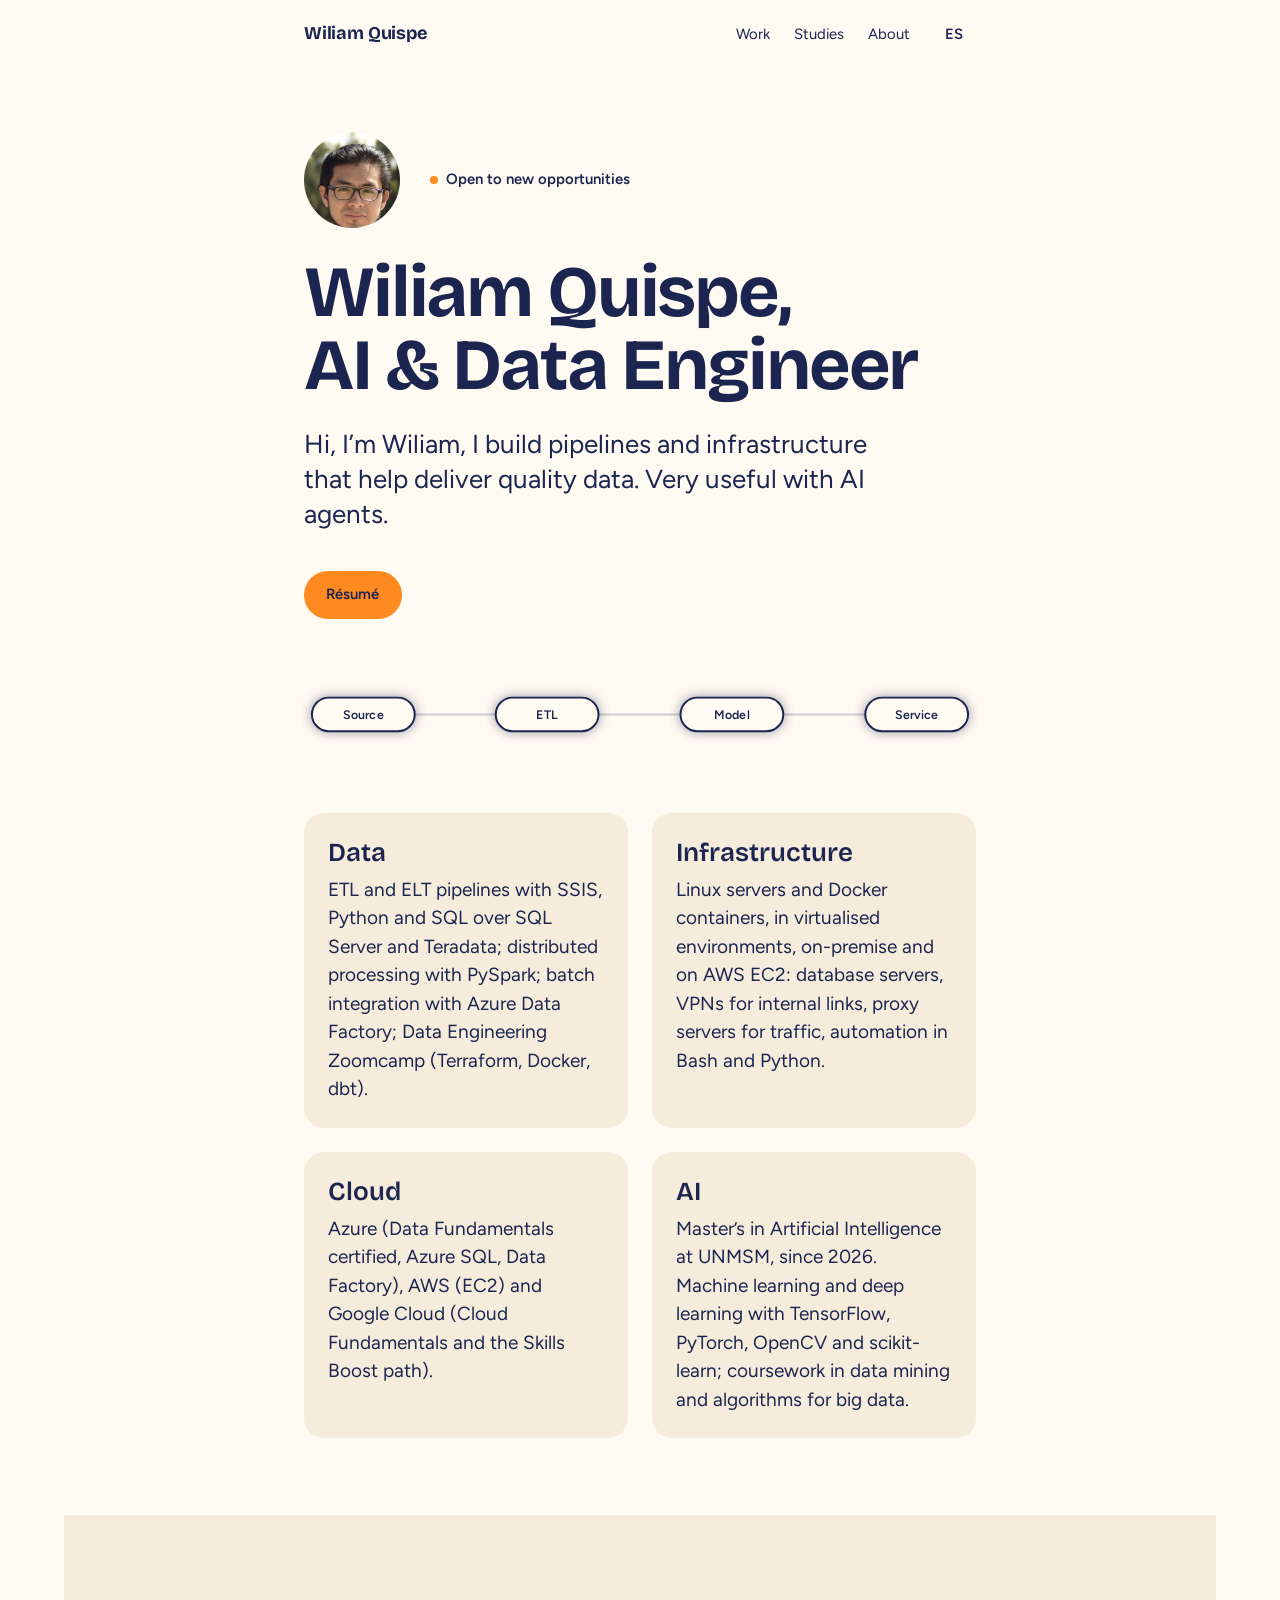
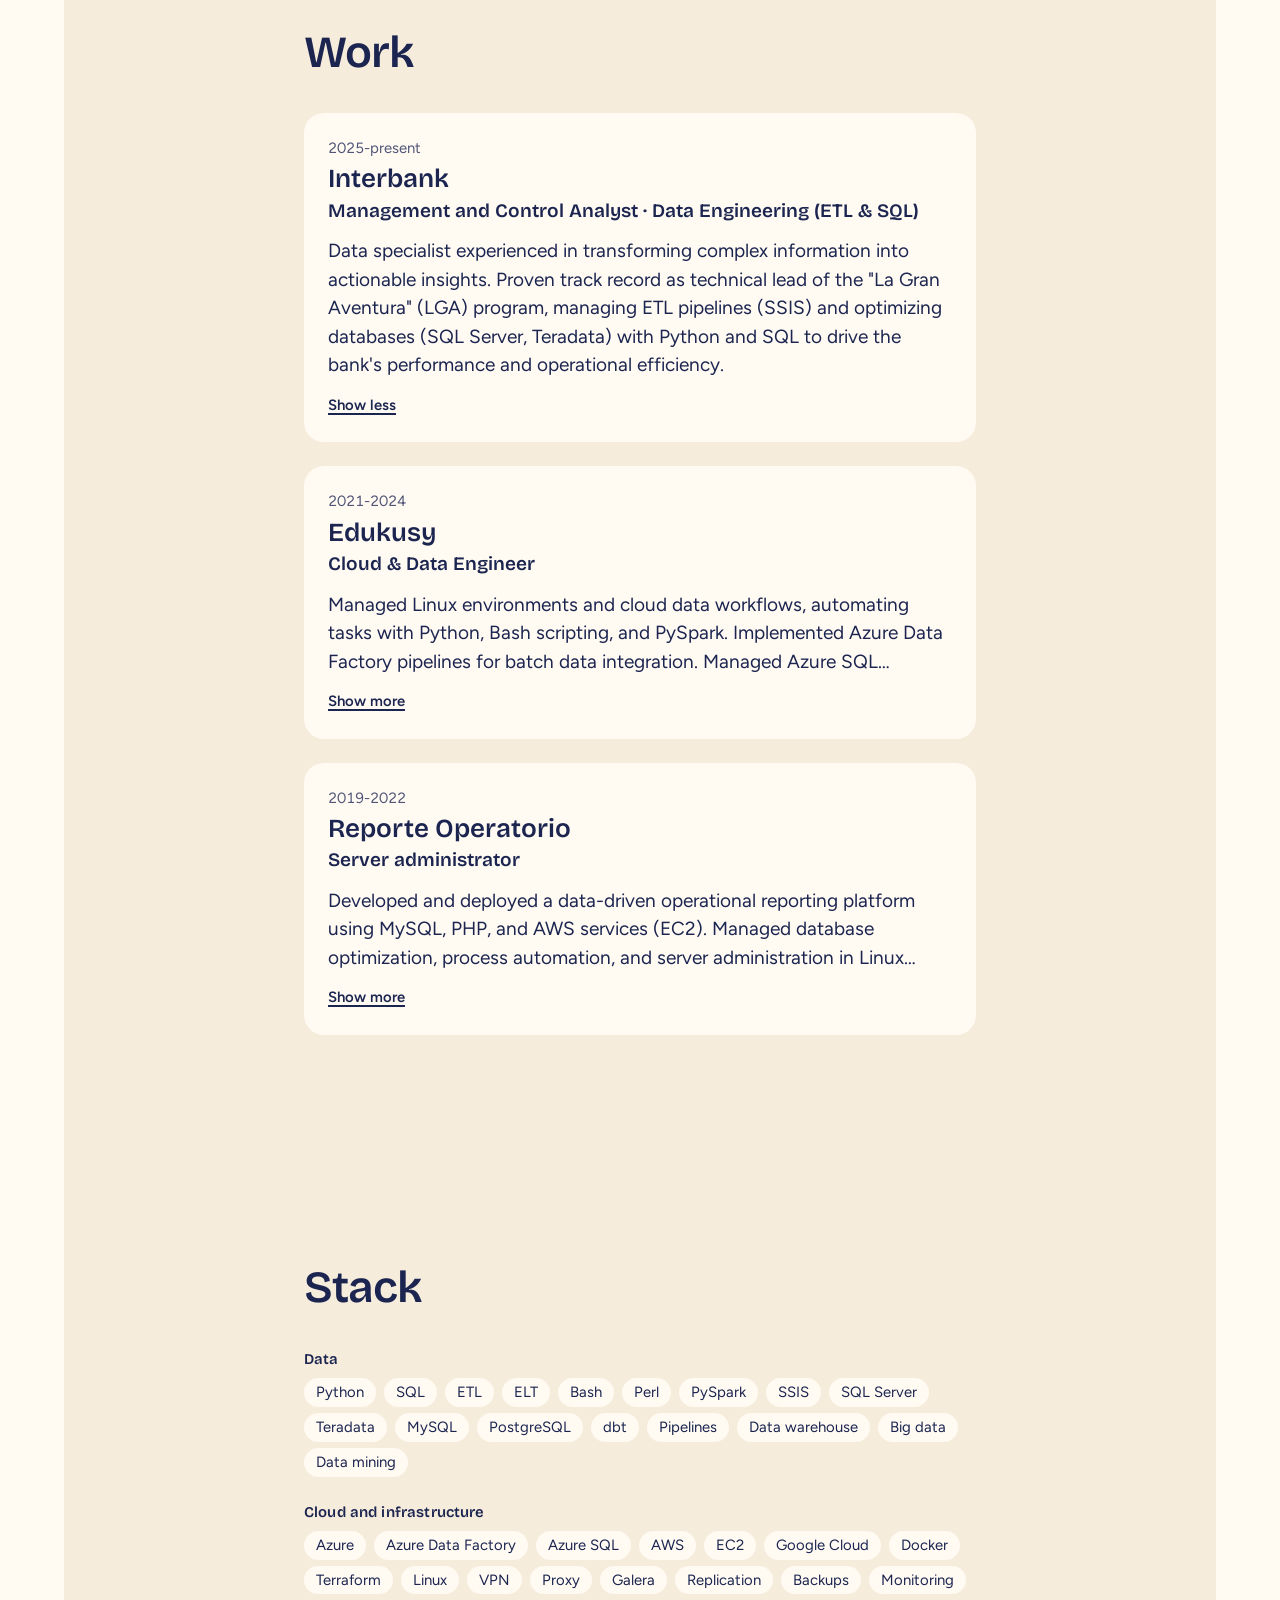
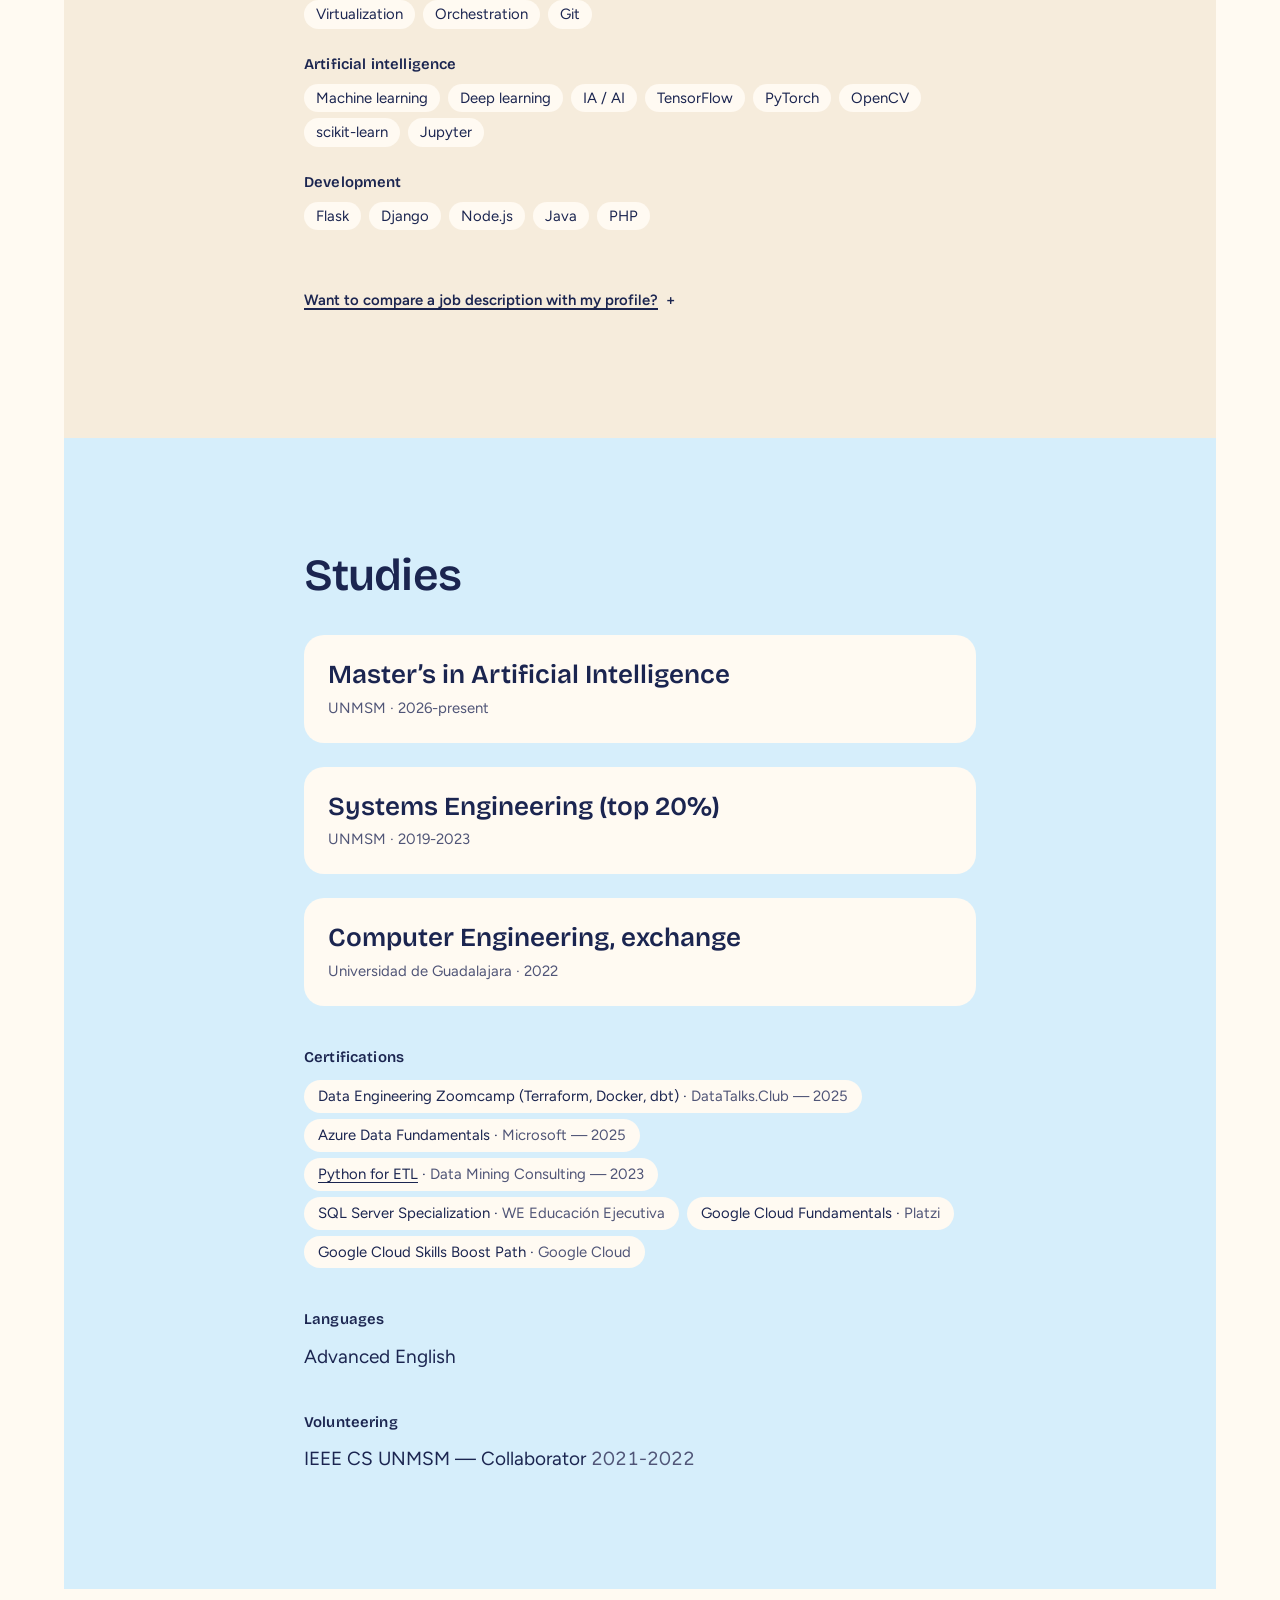
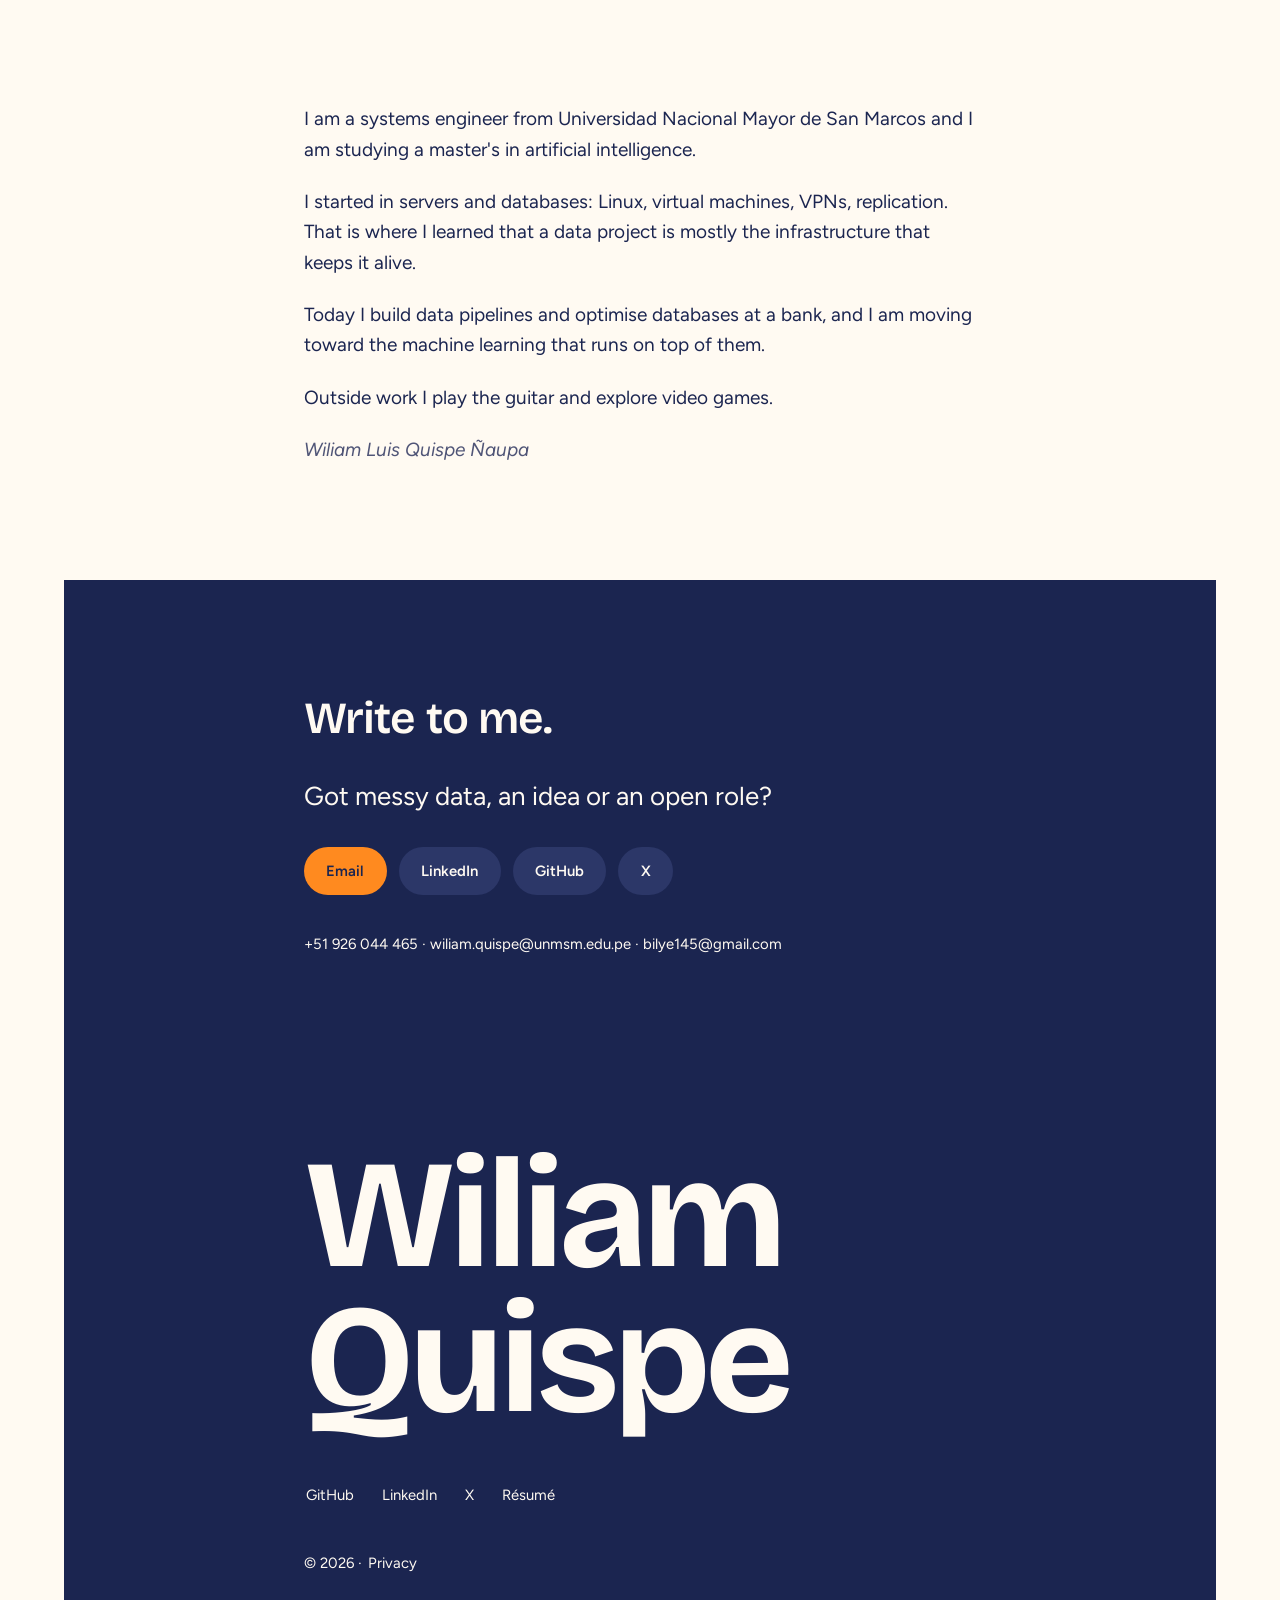
==== commit 70f8c4a8: "site: versión sobria y tech (sin fotos ni mención de Lima) - Una columna; el retrato pasa a avatar d" ====
--- a/site/index.html
+++ b/site/index.html
@@ -3,8 +3,8 @@
 <head>
   <meta charset="utf-8">
   <meta name="viewport" content="width=device-width, initial-scale=1">
-  <title data-lang-title data-es="Wiliam Quispe — AI &amp; Data Engineer, Lima" data-en="Wiliam Quispe — AI &amp; Data Engineer, Lima">Wiliam Quispe — AI &amp; Data Engineer, Lima</title>
-  <meta name="description" content="Portafolio de Wiliam Quispe, AI &amp; Data Engineer en Lima, Perú. Python, SQL, ETL, nube e infraestructura de datos. / Portfolio of Wiliam Quispe, AI &amp; Data Engineer in Lima, Peru.">
+  <title data-lang-title data-es="Wiliam Quispe — AI &amp; Data Engineer" data-en="Wiliam Quispe — AI &amp; Data Engineer">Wiliam Quispe — AI &amp; Data Engineer</title>
+  <meta name="description" content="Wiliam Quispe, AI &amp; Data Engineer. Python, SQL, ETL, nube e infraestructura de datos. / Wiliam Quispe, AI &amp; Data Engineer. Python, SQL, ETL, cloud and data infrastructure.">
   <link rel="canonical" href="https://wiliamluis.com/">
   <meta property="og:type" content="website">
   <meta property="og:title" content="Wiliam Quispe — AI &amp; Data Engineer">
@@ -27,12 +27,6 @@
   <a class="skip" href="#contenido"><span lang="es">Saltar al contenido</span><span lang="en">Skip to content</span></a>
 
   <div class="stage">
-    <aside class="stage__face">
-      <img src="img/perfil-tall.jpg" width="800" height="1000" alt="Retrato de Wiliam Quispe">
-      <p class="stage__where"><span lang="es">Lima, Perú</span><span lang="en">Lima, Peru</span></p>
-      <p class="stage__status"><span lang="es">Disponible para nuevas oportunidades</span><span lang="en">Open to new opportunities</span></p>
-    </aside>
-
     <div class="stage__read">
       <header class="topbar">
         <a class="topbar__name" href="#inicio">Wiliam Quispe</a>
@@ -40,13 +34,10 @@
           <button class="menu-btn" type="button" data-menu-btn aria-expanded="false" aria-controls="navlinks"><span lang="es">Menú</span><span lang="en">Menu</span></button>
           <nav class="navlinks" id="navlinks" aria-label="Principal">
             <a href="#work"><span lang="es">Trabajo</span><span lang="en">Work</span></a>
-            <a href="#match"><span lang="es">Compara</span><span lang="en">Match</span></a>
             <a href="#studies"><span lang="es">Estudios</span><span lang="en">Studies</span></a>
             <a href="#about"><span lang="es">Sobre mí</span><span lang="en">About</span></a>
           </nav>
           <button class="lang" type="button" data-lang-toggle aria-label="Cambiar idioma / Switch language">EN</button>
-          <a class="btn btn--accent topbar__cv" href="cv/Wiliam-Quispe-CV-ES.pdf" lang="es" target="_blank" rel="noopener noreferrer">Currículum</a>
-          <a class="btn btn--accent topbar__cv" href="cv/Wiliam-Quispe-CV-EN.pdf" lang="en" target="_blank" rel="noopener noreferrer">Résumé</a>
         </div>
       </header>
 
@@ -54,15 +45,36 @@
 
         <!-- ===== HERO ===== -->
         <header class="hero" id="inicio">
-          <h1 class="hero__title reveal">Wiliam Quispe, AI &amp; Data Engineer</h1>
+          <div class="hero__id">
+            <img class="avatar" src="img/perfil-avatar.jpg" width="96" height="96" alt="Retrato de Wiliam Quispe">
+            <p class="stage__status"><span lang="es">Disponible para nuevas oportunidades</span><span lang="en">Open to new opportunities</span></p>
+          </div>
+          <h1 class="hero__title reveal">Wiliam Quispe, <span class="role" aria-label="AI &amp; Data Engineer"><span class="role__fx" aria-hidden="true">AI &amp; Data Engineer</span></span></h1>
           <p class="hero__lede reveal" style="--i:1">
-            <span lang="es">Hola, soy Wiliam, de Lima. Construyo los pipelines y la infraestructura que dejan los datos listos para la IA.</span>
-            <span lang="en">Hi, I’m Wiliam, from Lima. I build the pipelines and infrastructure that get data ready for AI.</span>
+            <span lang="es">Hola, soy Wiliam, construyo pipelines e infraestructura que ayudan a tener datos de calidad. Muy útiles con agentes IA.</span>
+            <span lang="en">Hi, I’m Wiliam, I build pipelines and infrastructure that help deliver quality data. Very useful with AI agents.</span>
           </p>
           <div class="hero__actions reveal" style="--i:2">
-            <a class="btn btn--accent" href="#match"><span lang="es">Compara con tu oferta</span><span lang="en">Match your role</span></a>
-            <a class="btn--text" href="cv/Wiliam-Quispe-CV-ES.pdf" lang="es" target="_blank" rel="noopener noreferrer">Currículum</a>
-            <a class="btn--text" href="cv/Wiliam-Quispe-CV-EN.pdf" lang="en" target="_blank" rel="noopener noreferrer">Résumé</a>
+            <a class="btn btn--accent" href="cv/Wiliam-Quispe-CV-ES.pdf" lang="es" target="_blank" rel="noopener noreferrer">Currículum</a>
+            <a class="btn btn--accent" href="cv/Wiliam-Quispe-CV-EN.pdf" lang="en" target="_blank" rel="noopener noreferrer">Résumé</a>
+          </div>
+
+          <!-- A1 · tubería de datos: dibujo decorativo (el texto va en el h1) -->
+          <div class="pipe" aria-hidden="true">
+            <svg class="pipe__svg" viewBox="0 0 680 96" role="presentation" focusable="false">
+              <path class="pipe__line" d="M60 48H620"/>
+              <g class="pipe__packets">
+                <circle class="pipe__packet" r="3"/>
+                <circle class="pipe__packet pipe__packet--accent" r="3"/>
+                <circle class="pipe__packet" r="3"/>
+              </g>
+              <g class="pipe__nodes">
+                <g class="pipe__node"><rect x="8" y="31" width="104" height="34" rx="17"/><text x="60" y="48" lang="es">Fuente</text><text x="60" y="48" lang="en">Source</text></g>
+                <g class="pipe__node"><rect x="194" y="31" width="104" height="34" rx="17"/><text x="246" y="48">ETL</text></g>
+                <g class="pipe__node"><rect x="381" y="31" width="104" height="34" rx="17"/><text x="433" y="48" lang="es">Modelo</text><text x="433" y="48" lang="en">Model</text></g>
+                <g class="pipe__node"><rect x="568" y="31" width="104" height="34" rx="17"/><text x="620" y="48" lang="es">Servicio</text><text x="620" y="48" lang="en">Service</text></g>
+              </g>
+            </svg>
           </div>
         </header>
 
@@ -140,96 +152,97 @@
           </div>
         </section>
 
-        <!-- ===== COMPARA CON TU OFERTA (la cosa viva) ===== -->
-        <section class="field field--sun match" id="match" aria-labelledby="match-h">
-          <h2 id="match-h" class="reveal"><span lang="es">Compara con tu oferta</span><span lang="en">Match your role</span></h2>
-          <p class="reveal" style="--i:1">
-            <span lang="es">Pega una oferta de trabajo y marco lo que coincide con mi perfil. Todo ocurre en tu navegador: no se envía nada.</span>
-            <span lang="en">Paste a job description and I’ll mark what matches my profile. It all happens in your browser: nothing is sent.</span>
-          </p>
-          <form id="match-form" class="reveal" style="--i:2" novalidate>
-            <label class="sr-only" for="match-input"><span lang="es">Texto de la oferta</span><span lang="en">Job description</span></label>
-            <textarea id="match-input" name="oferta" rows="6" autocomplete="off" spellcheck="false"></textarea>
-            <div class="match__bar">
-              <button class="btn btn--accent" type="submit"><span lang="es">Comparar</span><span lang="en">Compare</span></button>
-              <button class="btn--text" type="button" id="match-clear"><span lang="es">Borrar</span><span lang="en">Clear</span></button>
+        <!-- ===== HERRAMIENTAS (y «Compara», como extra) ===== -->
+        <section class="field field--sand" id="skills" aria-labelledby="skills-h">
+          <h2 id="skills-h" class="reveal"><span lang="es">Herramientas</span><span lang="en">Stack</span></h2>
+          <dl class="skills" id="skills-list">
+            <dt><span lang="es">Datos</span><span lang="en">Data</span></dt>
+            <dd><ul class="chips">
+              <li data-alias="python">Python</li>
+              <li data-alias="sql|t-sql|tsql">SQL</li>
+              <li data-alias="etl">ETL</li>
+              <li data-alias="elt">ELT</li>
+              <li data-alias="bash|shell script">Bash</li>
+              <li data-alias="perl">Perl</li>
+              <li data-alias="pyspark|spark|apache spark" data-name="PySpark">PySpark</li>
+              <li data-alias="ssis|integration services">SSIS</li>
+              <li data-alias="sql server|sqlserver" data-name="SQL Server">SQL Server</li>
+              <li data-alias="teradata">Teradata</li>
+              <li data-alias="mysql">MySQL</li>
+              <li data-alias="postgresql|postgres">PostgreSQL</li>
+              <li data-alias="dbt">dbt</li>
+              <li data-alias="pipeline|pipelines|data pipeline">Pipelines</li>
+              <li data-alias="data warehouse|data warehousing|datawarehouse" data-name="Data warehouse">Data warehouse</li>
+              <li data-alias="big data">Big data</li>
+              <li data-alias="data mining|mineria de datos" data-name="Data mining">Data mining</li>
+            </ul></dd>
+            <dt><span lang="es">Nube e infraestructura</span><span lang="en">Cloud and infrastructure</span></dt>
+            <dd><ul class="chips">
+              <li data-alias="azure">Azure</li>
+              <li data-alias="azure data factory|data factory|adf" data-name="Azure Data Factory">Azure Data Factory</li>
+              <li data-alias="azure sql">Azure SQL</li>
+              <li data-alias="aws|amazon web services">AWS</li>
+              <li data-alias="ec2">EC2</li>
+              <li data-alias="google cloud|gcp" data-name="Google Cloud">Google Cloud</li>
+              <li data-alias="docker|contenedor|contenedores|container|containers">Docker</li>
+              <li data-alias="terraform">Terraform</li>
+              <li data-alias="linux">Linux</li>
+              <li data-alias="vpn">VPN</li>
+              <li data-alias="proxy|proxies">Proxy</li>
+              <li data-alias="galera">Galera</li>
+              <li data-alias="replication|replicacion" data-name="Replicación / Replication"><span lang="es">Replicación</span><span lang="en">Replication</span></li>
+              <li data-alias="backup|backups|copias de seguridad" data-name="Backups">Backups</li>
+              <li data-alias="monitoring|monitorizacion|monitoreo" data-name="Monitorización / Monitoring"><span lang="es">Monitorización</span><span lang="en">Monitoring</span></li>
+              <li data-alias="virtualization|virtualizacion|virtualized|virtualizado" data-name="Virtualización / Virtualization"><span lang="es">Virtualización</span><span lang="en">Virtualization</span></li>
+              <li data-alias="orchestration|orquestacion" data-name="Orquestación / Orchestration"><span lang="es">Orquestación</span><span lang="en">Orchestration</span></li>
+              <li data-alias="git|github">Git</li>
+            </ul></dd>
+            <dt><span lang="es">Inteligencia artificial</span><span lang="en">Artificial intelligence</span></dt>
+            <dd><ul class="chips">
+              <li data-alias="machine learning|ml" data-name="Machine learning">Machine learning</li>
+              <li data-alias="deep learning" data-name="Deep learning">Deep learning</li>
+              <li data-alias="artificial intelligence|inteligencia artificial|ia|ai" data-name="IA / AI">IA / AI</li>
+              <li data-alias="tensorflow">TensorFlow</li>
+              <li data-alias="pytorch">PyTorch</li>
+              <li data-alias="opencv">OpenCV</li>
+              <li data-alias="scikit-learn|scikit learn|sklearn" data-name="scikit-learn">scikit-learn</li>
+              <li data-alias="jupyter">Jupyter</li>
+            </ul></dd>
+            <dt><span lang="es">Desarrollo</span><span lang="en">Development</span></dt>
+            <dd><ul class="chips">
+              <li data-alias="flask">Flask</li>
+              <li data-alias="django">Django</li>
+              <li data-alias="node.js|nodejs|node js" data-name="Node.js">Node.js</li>
+              <li data-alias="java">Java</li>
+              <li data-alias="php">PHP</li>
+            </ul></dd>
+          </dl>
+
+          <details class="match" id="match">
+            <summary><span lang="es">¿Quieres comparar una oferta con mi perfil?</span><span lang="en">Want to compare a job description with my profile?</span></summary>
+            <div class="match__body">
+              <p>
+                <span lang="es">Pega una oferta de trabajo y marco lo que coincide con mi perfil. Todo ocurre en tu navegador: no se envía nada.</span>
+                <span lang="en">Paste a job description and I’ll mark what matches my profile. It all happens in your browser: nothing is sent.</span>
+              </p>
+              <form id="match-form" novalidate>
+                <label class="sr-only" for="match-input"><span lang="es">Texto de la oferta</span><span lang="en">Job description</span></label>
+                <textarea id="match-input" name="oferta" rows="6" autocomplete="off" spellcheck="false"></textarea>
+                <div class="match__bar">
+                  <button class="btn btn--dark" type="submit"><span lang="es">Comparar</span><span lang="en">Compare</span></button>
+                  <button class="btn--text" type="button" id="match-clear"><span lang="es">Borrar</span><span lang="en">Clear</span></button>
+                </div>
+                <p class="match__result" id="match-result" role="status" aria-live="polite"></p>
+                <div class="match__terms" id="match-terms"></div>
+              </form>
+              <p class="small muted"><span lang="es">Es una comparación por palabras clave, no un modelo.</span><span lang="en">This is a keyword match, not a model.</span></p>
             </div>
-            <p class="match__result" id="match-result" role="status" aria-live="polite"></p>
-            <div class="match__terms" id="match-terms"></div>
-          </form>
-          <p class="small muted reveal" style="--i:2"><span lang="es">Es una comparación por palabras clave, no un modelo.</span><span lang="en">This is a keyword match, not a model.</span></p>
-          <dl class="skills reveal" id="skills-list" style="--i:3">
-        <dt><span lang="es">Datos</span><span lang="en">Data</span></dt>
-        <dd><ul class="chips">
-          <li data-alias="python">Python</li>
-          <li data-alias="sql|t-sql|tsql">SQL</li>
-          <li data-alias="etl">ETL</li>
-          <li data-alias="elt">ELT</li>
-          <li data-alias="bash|shell script">Bash</li>
-          <li data-alias="perl">Perl</li>
-          <li data-alias="pyspark|spark|apache spark" data-name="PySpark">PySpark</li>
-          <li data-alias="ssis|integration services">SSIS</li>
-          <li data-alias="sql server|sqlserver" data-name="SQL Server">SQL Server</li>
-          <li data-alias="teradata">Teradata</li>
-          <li data-alias="mysql">MySQL</li>
-          <li data-alias="postgresql|postgres">PostgreSQL</li>
-          <li data-alias="dbt">dbt</li>
-          <li data-alias="pipeline|pipelines|data pipeline">Pipelines</li>
-          <li data-alias="data warehouse|data warehousing|datawarehouse" data-name="Data warehouse">Data warehouse</li>
-          <li data-alias="big data">Big data</li>
-          <li data-alias="data mining|mineria de datos" data-name="Data mining">Data mining</li>
-        </ul></dd>
-        <dt><span lang="es">Nube e infraestructura</span><span lang="en">Cloud and infrastructure</span></dt>
-        <dd><ul class="chips">
-          <li data-alias="azure">Azure</li>
-          <li data-alias="azure data factory|data factory|adf" data-name="Azure Data Factory">Azure Data Factory</li>
-          <li data-alias="azure sql">Azure SQL</li>
-          <li data-alias="aws|amazon web services">AWS</li>
-          <li data-alias="ec2">EC2</li>
-          <li data-alias="google cloud|gcp" data-name="Google Cloud">Google Cloud</li>
-          <li data-alias="docker|contenedor|contenedores|container|containers">Docker</li>
-          <li data-alias="terraform">Terraform</li>
-          <li data-alias="linux">Linux</li>
-          <li data-alias="vpn">VPN</li>
-          <li data-alias="proxy|proxies">Proxy</li>
-          <li data-alias="galera">Galera</li>
-          <li data-alias="replication|replicacion" data-name="Replicación / Replication"><span lang="es">Replicación</span><span lang="en">Replication</span></li>
-          <li data-alias="backup|backups|copias de seguridad" data-name="Backups">Backups</li>
-          <li data-alias="monitoring|monitorizacion|monitoreo" data-name="Monitorización / Monitoring"><span lang="es">Monitorización</span><span lang="en">Monitoring</span></li>
-          <li data-alias="virtualization|virtualizacion|virtualized|virtualizado" data-name="Virtualización / Virtualization"><span lang="es">Virtualización</span><span lang="en">Virtualization</span></li>
-          <li data-alias="orchestration|orquestacion" data-name="Orquestación / Orchestration"><span lang="es">Orquestación</span><span lang="en">Orchestration</span></li>
-          <li data-alias="git|github">Git</li>
-        </ul></dd>
-        <dt><span lang="es">Inteligencia artificial</span><span lang="en">Artificial intelligence</span></dt>
-        <dd><ul class="chips">
-          <li data-alias="machine learning|ml" data-name="Machine learning">Machine learning</li>
-          <li data-alias="deep learning" data-name="Deep learning">Deep learning</li>
-          <li data-alias="artificial intelligence|inteligencia artificial|ia|ai" data-name="IA / AI">IA / AI</li>
-          <li data-alias="tensorflow">TensorFlow</li>
-          <li data-alias="pytorch">PyTorch</li>
-          <li data-alias="opencv">OpenCV</li>
-          <li data-alias="scikit-learn|scikit learn|sklearn" data-name="scikit-learn">scikit-learn</li>
-          <li data-alias="jupyter">Jupyter</li>
-        </ul></dd>
-        <dt><span lang="es">Desarrollo</span><span lang="en">Development</span></dt>
-        <dd><ul class="chips">
-          <li data-alias="flask">Flask</li>
-          <li data-alias="django">Django</li>
-          <li data-alias="node.js|nodejs|node js" data-name="Node.js">Node.js</li>
-          <li data-alias="java">Java</li>
-          <li data-alias="php">PHP</li>
-        </ul></dd>
-      </dl>
+          </details>
         </section>
 
         <!-- ===== ESTUDIOS ===== -->
         <section class="field field--sky" id="studies" aria-labelledby="studies-h">
           <h2 id="studies-h" class="reveal"><span lang="es">Estudios</span><span lang="en">Studies</span></h2>
-          <figure class="photo reveal" style="--i:0">
-            <span lang="es"><picture><source type="image/webp" srcset="img/lima-sanmarcos.webp"><img src="img/lima-sanmarcos.jpg" width="1400" height="933" alt="Muro de San Marcos con escudo y el rótulo Universidad del Perú, decana de América" loading="lazy" decoding="async"></picture></span>
-            <span lang="en"><picture><source type="image/webp" srcset="img/lima-sanmarcos.webp"><img src="img/lima-sanmarcos.jpg" width="1400" height="933" alt="San Marcos wall with its coat of arms and the motto Universidad del Perú, decana de América" loading="lazy" decoding="async"></picture></span>
-            <figcaption><span lang="es">San Marcos, decana de América</span><span lang="en">San Marcos, the oldest university in the Americas</span></figcaption>
-          </figure>
 
           <div class="studies">
             <article class="study reveal" style="--i:1">
@@ -266,12 +279,7 @@
         <!-- ===== SOBRE MÍ ===== -->
         <section class="letter" id="about" aria-labelledby="about-h">
           <h2 class="sr-only" id="about-h"><span lang="es">Sobre mí</span><span lang="en">About</span></h2>
-          <figure class="photo reveal" style="--i:0">
-            <span lang="es"><picture><source type="image/webp" srcset="img/lima-plaza.webp"><img src="img/lima-plaza.jpg" width="1600" height="1000" alt="Plaza Mayor de Lima con edificio amarillo de balcones de madera" loading="lazy" decoding="async"></picture></span>
-            <span lang="en"><picture><source type="image/webp" srcset="img/lima-plaza.webp"><img src="img/lima-plaza.jpg" width="1600" height="1000" alt="Main square of Lima with a yellow building and wooden balconies" loading="lazy" decoding="async"></picture></span>
-            <figcaption><span lang="es">Plaza Mayor, centro de Lima</span><span lang="en">Main Square, central Lima</span></figcaption>
-          </figure>
-          <p class="reveal" style="--i:1"><span lang="es">Soy ingeniero de sistemas por la Universidad Nacional Mayor de San Marcos, en Lima, y curso una maestría en inteligencia artificial.</span><span lang="en">I am a systems engineer from Universidad Nacional Mayor de San Marcos, in Lima, and I am studying a master's in artificial intelligence.</span></p>
+          <p class="reveal" style="--i:1"><span lang="es">Soy ingeniero de sistemas por la Universidad Nacional Mayor de San Marcos y curso una maestría en inteligencia artificial.</span><span lang="en">I am a systems engineer from Universidad Nacional Mayor de San Marcos and I am studying a master's in artificial intelligence.</span></p>
           <p class="reveal" style="--i:2"><span lang="es">Empecé en servidores y bases de datos: Linux, máquinas virtuales, VPN, replicación. Ahí aprendí que un proyecto de datos es, sobre todo, la infraestructura que lo mantiene vivo.</span><span lang="en">I started in servers and databases: Linux, virtual machines, VPNs, replication. That is where I learned that a data project is mostly the infrastructure that keeps it alive.</span></p>
           <p class="reveal" style="--i:3"><span lang="es">Hoy construyo pipelines de datos y optimizo bases de datos en un banco, y avanzo hacia el machine learning que corre encima.</span><span lang="en">Today I build data pipelines and optimise databases at a bank, and I am moving toward the machine learning that runs on top of them.</span></p>
           <p class="reveal" style="--i:4"><span lang="es">Fuera del trabajo toco la guitarra y exploro videojuegos.</span><span lang="en">Outside work I play the guitar and explore video games.</span></p>
@@ -280,10 +288,6 @@
 
         <!-- ===== CONTACTO ===== -->
         <section class="field field--navy contact" id="contact" aria-labelledby="contact-h">
-          <figure class="photo reveal">
-            <span lang="es"><picture><source type="image/webp" srcset="img/lima-balcon.webp"><img src="img/lima-balcon.jpg" width="1600" height="900" alt="Fachada con balcón de hierro del antiguo estudio fotográfico Courret, en Lima" loading="lazy" decoding="async"></picture></span>
-            <span lang="en"><picture><source type="image/webp" srcset="img/lima-balcon.webp"><img src="img/lima-balcon.jpg" width="1600" height="900" alt="Façade with an iron balcony of the former Courret photography studio, in Lima" loading="lazy" decoding="async"></picture></span>
-          </figure>
           <h2 id="contact-h" class="contact__title reveal">
             <span lang="es">Escríbeme.</span><span lang="en">Write to me.</span>
           </h2>
@@ -297,7 +301,7 @@
             <a class="btn btn--dark" href="https://github.com/wiliamquispe" target="_blank" rel="noopener noreferrer">GitHub</a>
             <a class="btn btn--dark" href="https://twitter.com/wililucho" target="_blank" rel="noopener noreferrer">X</a>
           </div>
-          <p class="contact__meta reveal" style="--i:3"><span lang="es">Lima, Perú · +51 926 044 465 · wiliam.quispe@unmsm.edu.pe · bilye145@gmail.com</span><span lang="en">Lima, Peru · +51 926 044 465 · wiliam.quispe@unmsm.edu.pe · bilye145@gmail.com</span></p>
+          <p class="contact__meta reveal" style="--i:3"><span lang="es">+51 926 044 465 · wiliam.quispe@unmsm.edu.pe · bilye145@gmail.com</span><span lang="en">+51 926 044 465 · wiliam.quispe@unmsm.edu.pe · bilye145@gmail.com</span></p>
         </section>
       </main>
 
@@ -312,15 +316,12 @@
           <a href="cv/Wiliam-Quispe-CV-EN.pdf" lang="en" target="_blank" rel="noopener noreferrer">Résumé</a>
         </nav>
         <p class="foot__r">© 2026 · <a href="privacidad.html"><span lang="es">Privacidad</span><span lang="en">Privacy</span></a></p>
-        <p class="foot__credits">
-          <span lang="es">Fotos: <a href="https://commons.wikimedia.org/w/index.php?curid=27121105" target="_blank" rel="noopener noreferrer">Avodrocc</a> (CC BY 2.0), <a href="https://commons.wikimedia.org/wiki/File:Mural_de_la_Universidad_Nacional_Mayor_de_San_Marcos,_2024.jpg" target="_blank" rel="noopener noreferrer">Marco Carrasco</a> (CC BY-SA 4.0), <a href="https://commons.wikimedia.org/wiki/File:Balcony_-_Lima,_Peru-2.jpg" target="_blank" rel="noopener noreferrer">David Berkowitz</a> (CC BY 2.0), vía <a href="https://commons.wikimedia.org/" target="_blank" rel="noopener noreferrer">Wikimedia Commons</a>.</span>
-          <span lang="en">Photos: <a href="https://commons.wikimedia.org/w/index.php?curid=27121105" target="_blank" rel="noopener noreferrer">Avodrocc</a> (CC BY 2.0), <a href="https://commons.wikimedia.org/wiki/File:Mural_de_la_Universidad_Nacional_Mayor_de_San_Marcos,_2024.jpg" target="_blank" rel="noopener noreferrer">Marco Carrasco</a> (CC BY-SA 4.0), <a href="https://commons.wikimedia.org/wiki/File:Balcony_-_Lima,_Peru-2.jpg" target="_blank" rel="noopener noreferrer">David Berkowitz</a> (CC BY 2.0), via <a href="https://commons.wikimedia.org/" target="_blank" rel="noopener noreferrer">Wikimedia Commons</a>.</span>
-        </p>
       </footer>
     </div><!-- /.stage__read -->
   </div><!-- /.stage -->
 
   <script src="js/site.js" defer></script>
   <script src="js/match.js" defer></script>
+  <script src="js/motion.js" defer></script>
 </body>
 </html>
--- a/site/css/tokens.css
+++ b/site/css/tokens.css
@@ -17,7 +17,6 @@
   --margin: clamp(1.25rem, 3vw, 2.5rem);  --gutter: clamp(1rem, 2vw, 1.5rem);
   --section: clamp(6rem, 9vw, 10rem);
   --read: 56ch;  --radius: 20px;  --radius-lg: 24px;  --pill: 999px;
-  --split: 42%;                                    /* ancho de la columna fija */
   --ease-out: cubic-bezier(0.23, 1, 0.32, 1);
   --t-press: 140ms;  --t-hover: 200ms;  --t-reveal: 500ms;  --stagger: 70ms;
 }
--- a/site/css/base.css
+++ b/site/css/base.css
@@ -1,4 +1,4 @@
-/* base.css — «La cara primero»: escenario partido, campos de color y tarjetas.
+/* base.css — v3 «Sobrio y tech»: una columna centrada, campos de color y tarjetas.
    Orden de carga: tokens.css → fonts.css → base.css */
 
 /* ---------- reset ---------- */
@@ -34,25 +34,21 @@
 .btn--text:hover { opacity: 0.72; }
 .btn--text:active { transform: scale(0.97); }
 
-/* ---------- escenario partido: cara fija (izquierda) + columna de lectura (derecha) ---------- */
-.stage { display: grid; grid-template-columns: var(--split) 1fr; }
-.stage__face { position: sticky; top: 0; height: 100svh; background: var(--sky); display: grid; place-items: center; align-content: center; gap: 1rem; padding: var(--margin); }
-.stage__face img { width: min(100%, 440px); aspect-ratio: 4/5; object-fit: cover; object-position: 50% 28%; border-radius: var(--radius-lg); animation: face-in 600ms var(--ease-out) both; }
-.stage__where { font-size: var(--step-small); color: var(--muted); }
+/* ---------- una columna de lectura, centrada ---------- */
+.stage { display: block; }
 .stage__status { display: inline-flex; align-items: center; gap: 0.5rem; padding: 0.375rem 0.875rem; background: var(--bg); border-radius: var(--pill); font-size: var(--step-small); font-weight: 600; line-height: 1.3; text-align: center; }
 .stage__status::before { content: ""; flex: none; width: 0.5rem; height: 0.5rem; border-radius: 50%; background: var(--accent); }
-.stage__read { --read-pad: clamp(1.5rem, 4vw, 4.5rem); min-width: 0; padding-inline: var(--read-pad); }
+.stage__read { --read-pad: clamp(1.5rem, 4vw, 4.5rem); --inset: max(var(--read-pad), calc((100% - var(--read)) / 2)); min-width: 0; max-width: 72rem; margin-inline: auto; }
 
 /* ---------- barra de nombre ---------- */
-.topbar { position: sticky; top: 0; z-index: 20; display: flex; align-items: center; gap: 1rem; min-height: 68px; padding-block: 0.5rem; padding-inline: var(--read-pad); margin-inline: calc(-1 * var(--read-pad)); background: var(--bg); }
+.topbar { position: sticky; top: 0; z-index: 20; display: flex; align-items: center; gap: 1rem; min-height: 68px; padding-block: 0.5rem; padding-inline: var(--inset); background: var(--bg); }
 .topbar__name { font-family: var(--font-display); font-weight: 700; font-size: 1.125rem; letter-spacing: -0.01em; line-height: 1.2; text-decoration: none; white-space: nowrap; }
 .topbar__name:hover { text-decoration: underline; text-decoration-thickness: 2px; }
 .topbar__nav { margin-left: auto; display: flex; align-items: center; gap: 1.25rem; font-size: var(--step-small); flex: none; }
 .navlinks { display: flex; align-items: center; gap: 1.25rem; }
 .topbar__nav a { text-decoration: none; }
 .topbar__nav a:hover { text-decoration: underline; }
-.topbar__nav .topbar__cv { padding: 0.55rem 1.25rem; white-space: nowrap; }
-#inicio, #work, #match, #studies, #about, #contact { scroll-margin-top: 5.5rem; }
+#inicio, #work, #skills, #match, #studies, #about, #contact { scroll-margin-top: 5.5rem; }
 .lang { font-size: var(--step-small); font-weight: 600; letter-spacing: 0.02em; padding: 0.5rem 0.25rem; }
 .menu-btn { display: none; font-size: var(--step-small); font-weight: 600; padding: 0.5rem 0; }
 
@@ -66,20 +62,16 @@
   .topbar__nav.is-open .navlinks { animation: menu-in 220ms var(--ease-out); }
 }
 
-/* ---------- móvil (< 900 px): una columna, la cara arriba como tarjeta ---------- */
+/* ---------- móvil (< 900 px): un solo margen ---------- */
 @media (max-width: 56.24em) {
-  .stage { grid-template-columns: 1fr; }
   .stage__read { --read-pad: var(--margin); }
-  .stage__face { position: static; height: auto; }
-  .stage__face img { width: 100%; aspect-ratio: 4/3; object-position: 50% 25%; }
 }
 
 /* ---------- campos de color a sangre dentro de la columna de lectura ---------- */
-.field { margin-inline: calc(-1 * var(--read-pad)); padding: var(--section) var(--read-pad); }
+.field { padding: var(--section) var(--inset); }
 .field > * { max-width: var(--read); }
 .field--sand { background: var(--sand); color: var(--ink); }
 .field--sky { background: var(--sky); color: var(--ink); }
-.field--sun { background: var(--sun); color: var(--ink); }
 .field--navy { background: var(--navy); color: var(--field-dark-ink); }
 .field--navy :focus-visible { outline-color: var(--field-dark-ink); }
 
@@ -87,13 +79,15 @@
 .field h2, .letter h2 { font-family: var(--font-display); font-weight: 600; font-size: var(--step-head); line-height: 1.05; letter-spacing: -0.02em; margin-bottom: clamp(1.5rem, 3vw, 2.25rem); }
 
 /* ---------- hero ---------- */
-.hero { padding-block: clamp(2rem, 5vw, 4rem) 0; }
+.hero { padding-block: clamp(2rem, 5vw, 4rem) 0; padding-inline: var(--inset); }
+.hero__id { display: flex; align-items: center; gap: 1rem; flex-wrap: wrap; margin-bottom: clamp(1.25rem, 2.5vw, 1.75rem); }
+.avatar { width: 96px; height: 96px; border-radius: 50%; object-fit: cover; object-position: 50% 25%; }
 .hero__title { font-family: var(--font-display); font-weight: 700; font-size: var(--step-display); line-height: 1.02; letter-spacing: -0.03em; text-wrap: balance; }
 .hero__lede { margin-top: clamp(1rem, 2vw, 1.5rem); font-size: var(--step-lead); line-height: 1.35; max-width: 34ch; }
 .hero__actions { display: flex; align-items: center; flex-wrap: wrap; gap: 0.75rem 1.75rem; margin-top: clamp(1.75rem, 3vw, 2.5rem); }
 
-/* ---------- áreas: 2×2 de tarjetas ---------- */
-.intro { padding-block: clamp(2.5rem, 4vw, 3.5rem) clamp(3rem, 6vw, 6rem); }
+/* ---------- áreas: 2×2, 1 columna en el móvil ---------- */
+.intro { padding-block: clamp(2.5rem, 4vw, 3.5rem) clamp(3rem, 6vw, 6rem); padding-inline: var(--inset); }
 .areas { display: grid; grid-template-columns: repeat(2, minmax(0, 1fr)); gap: var(--gutter); }
 .area { background: var(--sand); border-radius: var(--radius); padding: 1.5rem; }
 .area__title { font-family: var(--font-display); font-weight: 600; font-size: var(--step-lead); line-height: 1.2; margin-bottom: 0.5rem; }
@@ -122,7 +116,17 @@
 }
 .ledger__row:active { transform: scale(0.97); }
 
-/* ---------- compara: la cosa viva ---------- */
+/* ---------- herramientas + «compara» (extra, dentro de un <details>) ---------- */
+.match { margin-top: clamp(2rem, 4vw, 3rem); }
+.match > summary { display: inline-flex; align-items: center; min-height: 44px; font-size: var(--step-small); font-weight: 600; color: var(--ink); cursor: pointer; list-style: none; }
+.match > summary::-webkit-details-marker { display: none; }
+.match > summary span { text-decoration: underline; text-decoration-thickness: 2px; text-underline-offset: 0.22em; }
+.match > summary::after { content: "+"; flex: none; margin-left: 0.5rem; font-weight: 600; text-decoration: none; }
+.match[open] > summary::after { content: "−"; }
+.match > summary:hover { opacity: 0.72; }
+.match__body { padding-top: 1.25rem; }
+.match[open] > .match__body { animation: match-in 200ms var(--ease-out) both; }
+@keyframes match-in { from { opacity: 0; transform: translateY(-4px); } }
 .match textarea { display: block; width: 100%; min-height: 11rem; padding: 1rem; background: var(--bg); border: 0; border-radius: var(--radius); resize: vertical; font-size: var(--step-body); line-height: 1.45; }
 .match textarea:focus-visible { outline: 3px solid var(--navy); outline-offset: 2px; }
 .match__bar { display: flex; align-items: center; gap: 1.25rem; margin-top: 1rem; flex-wrap: wrap; }
@@ -132,7 +136,7 @@
 .match__terms:empty { margin-top: 0; }
 .match__terms span { background: var(--bg); border-radius: var(--pill); padding: 0.25rem 0.75rem; font-size: var(--step-small); animation: chip-in 220ms var(--ease-out) both; animation-delay: calc(min(var(--i, 12), 12) * 30ms); }
 mark.hit { background: #ffc489; color: var(--ink); }
-.skills { margin-top: 2rem; }
+.skills { margin-top: 0; }
 .skills dt { font-family: var(--font-display); font-weight: 600; font-size: var(--step-small); letter-spacing: 0.01em; margin-top: 1.5rem; }
 .skills dd { margin: 0.5rem 0 0; }
 .chips { display: flex; flex-wrap: wrap; gap: 0.375rem 0.5rem; }
@@ -150,15 +154,8 @@
 .study__meta { margin-top: 0.375rem; font-size: var(--step-small); color: var(--muted); }
 .group-title { font-family: var(--font-display); font-weight: 600; font-size: var(--step-small); letter-spacing: 0.01em; margin-top: 2.5rem; margin-bottom: 0.75rem; }
 
-/* ---------- fotos elegidas (bloque 8.2b) ---------- */
-.photo { max-width: var(--read); margin-bottom: clamp(1.5rem, 3vw, 2.25rem); }
-.photo > span { display: block; }
-.photo img { width: 100%; height: auto; border-radius: var(--radius); }
-.photo figcaption { margin-top: 0.5rem; font-size: var(--step-small); color: var(--muted); }
-.field--navy .photo figcaption { color: var(--field-dark-ink); }
-
 /* ---------- sobre mí: la carta ---------- */
-.letter { padding-block: var(--section); }
+.letter { padding-block: var(--section); padding-inline: var(--inset); }
 .letter p { font-size: var(--step-body); line-height: 1.6; max-width: var(--read); }
 .letter p + p { margin-top: 1.15em; }
 .letter__sign { font-style: italic; font-size: 1.3125rem; line-height: 1.4; color: var(--muted); }
@@ -170,18 +167,15 @@
 .contact__meta { margin-top: clamp(1.75rem, 3vw, 2.5rem); font-size: var(--step-small); }
 
 /* ---------- pie ---------- */
-.foot { margin-inline: calc(-1 * var(--read-pad)); margin-top: 0; padding: clamp(3rem, 6vw, 4.5rem) var(--read-pad) 2.5rem; background: var(--navy); color: var(--field-dark-ink); }
+.foot { margin-top: 0; padding: clamp(3rem, 6vw, 4.5rem) var(--inset) 2.5rem; background: var(--navy); color: var(--field-dark-ink); }
 .foot__name { font-family: var(--font-display); font-weight: 700; font-size: clamp(3rem, 12vw, 10rem); line-height: 0.95; letter-spacing: -0.04em; }
 .foot nav { display: flex; gap: 1.5rem; flex-wrap: wrap; margin-top: clamp(1.5rem, 3vw, 2.5rem); font-size: var(--step-small); }
 .foot a { text-decoration: none; }
 .foot a:hover { text-decoration: underline; }
 .foot__r { margin-top: 1.5rem; font-size: var(--step-small); }
-.foot__credits { margin-top: 0.75rem; font-size: var(--step-small); }
-.foot__credits a { text-decoration: underline; text-decoration-thickness: 1px; }
 
 /* ---------- entradas (sólo si hay JS: el contenido nunca queda oculto sin él) ---------- */
-/* ---------- movimiento: la cara y las entradas; sólo transform y opacity ---------- */
-@keyframes face-in { from { opacity: 0; transform: scale(0.96); } }
+/* ---------- movimiento: las entradas; sólo transform y opacity ---------- */
 @keyframes chip-in { from { opacity: 0; transform: translateY(6px); } }
 @keyframes menu-in { from { opacity: 0; transform: translateY(-8px); } }
 @keyframes fade-in { from { opacity: 0; } }
@@ -190,14 +184,67 @@
 @media (prefers-reduced-motion: reduce) {
   html.js .reveal { opacity: 1; transform: none; transition: opacity 200ms ease; transition-delay: 0s; }
   html.js .reveal.is-in { opacity: 1; transform: none; }
-  .stage__face img { animation: face-fade 200ms ease both; }
   .btn, .btn:active, .btn--text, .btn--text:active, .topbar__cv, .topbar__cv:active, .lang, .menu-btn, .ledger__toggle, .ledger__toggle:active, .chips li, .chips li:active, .chips--links li, .chips--links li:active { transition: opacity 200ms ease, background-color 200ms ease, color 200ms ease; transform: none; }
   .ledger__row, .ledger__row:hover, .ledger__row:active { transition: opacity 200ms ease, background-color 200ms ease; transform: none; }
   .topbar__nav.is-open .navlinks { animation: menu-fade 200ms ease; }
   .match__terms span, .chips li.is-hit { animation: fade-in 200ms ease both; animation-delay: 0s; }
-}
-@keyframes face-fade { from { opacity: 0; } }
+  .match[open] > .match__body { animation: none; }
+  .pipe__packet { display: none; }
+  .pipe__node { animation: none; }
+  .area, .study, .is-tilting { transition: none !important; }
+}
 @keyframes menu-fade { from { opacity: 0; } }
+
+/* ---------- A1 · tubería de datos (hero) ---------- */
+.pipe { margin-top: clamp(2rem, 4vw, 3rem); }
+/* por debajo de 640 px el dibujo se reduce a ~6 px de rótulo: no se muestra */
+@media (max-width: 39.99em) { .pipe { display: none; } }
+.pipe__svg { display: block; width: 100%; height: auto; overflow: visible; }
+.pipe__line { fill: none; stroke: var(--navy); stroke-width: 2; opacity: 0.22; }
+.pipe__node rect { fill: var(--bg); stroke: var(--navy); stroke-width: 2; filter: drop-shadow(0 0 6px rgba(27, 37, 80, 0.45)); }
+.pipe__node text { font-family: var(--font); font-size: 12.5px; font-weight: 600; fill: var(--navy); letter-spacing: 0.01em; text-anchor: middle; dominant-baseline: central; }
+.pipe__packet { fill: var(--navy); filter: drop-shadow(0 0 6px rgba(27, 37, 80, 0.45)); }
+.pipe__packet--accent { fill: var(--accent); filter: drop-shadow(0 0 6px rgba(255, 138, 31, 0.45)); }
+@supports (offset-path: path("M0 0")) {
+  .pipe__packet { offset-path: path("M 60 48 L 620 48"); offset-rotate: 0deg; offset-distance: 0%; animation: pipe-run 7s linear infinite; }
+  .pipe__packet:nth-child(2) { animation-delay: -2.33s; }
+  .pipe__packet:nth-child(3) { animation-delay: -4.66s; }
+  .pipe__node { transform-box: fill-box; transform-origin: 50% 50%; animation: node-hit 7s linear infinite; }
+  .pipe__node:nth-child(2) { animation-delay: -4.68s; }
+  .pipe__node:nth-child(3) { animation-delay: -2.34s; }
+}
+@keyframes pipe-run { from { offset-distance: 0%; } to { offset-distance: 100%; } }
+/* un pulso de 400 ms por paquete que llega: 1 → 1,04 → 1 */
+@keyframes node-hit {
+  0% { transform: scale(1); } 2.86% { transform: scale(1.04); } 5.71% { transform: scale(1); }
+  33.33% { transform: scale(1); } 36.19% { transform: scale(1.04); } 39.05% { transform: scale(1); }
+  66.67% { transform: scale(1); } 69.53% { transform: scale(1.04); } 72.39% { transform: scale(1); }
+  100% { transform: scale(1); }
+}
+.pipe.is-paused .pipe__packet, .pipe.is-paused .pipe__node { animation-play-state: paused; }
+
+/* ---------- A2 · descifrado del rol ---------- */
+.role { display: inline-block; }
+@media (min-width: 40em) { .role { white-space: nowrap; } }
+.role__w { white-space: nowrap; }
+.role__c { display: inline-block; text-align: center; }
+
+/* ---------- A3 · cascada de los chips ---------- */
+html.js .skills.chip-wake .chips li { opacity: 0.35; transition: none; }
+html.js .skills.chip-wake.is-awake .chips li { opacity: 1; transition: opacity 300ms var(--ease-out); transition-delay: calc(min(var(--k, 0), 40) * 25ms); }
+
+/* ---------- A4 · inclinación mínima con el puntero ---------- */
+@media (hover: hover) and (pointer: fine) {
+  .area, .study { transition: transform var(--t-hover) var(--ease-out); }
+  .is-tilting { transition: none !important; }
+}
+
+/* el apagado va al final para ganar a las reglas de arriba */
+@media (prefers-reduced-motion: reduce) {
+  .pipe__packet { display: none; animation: none; }
+  .pipe__node { animation: none; }
+  .area, .study, .is-tilting { transition: none !important; }
+}
 
 /* ---------- páginas secundarias (privacidad) ---------- */
 .col { margin-inline: var(--margin); }
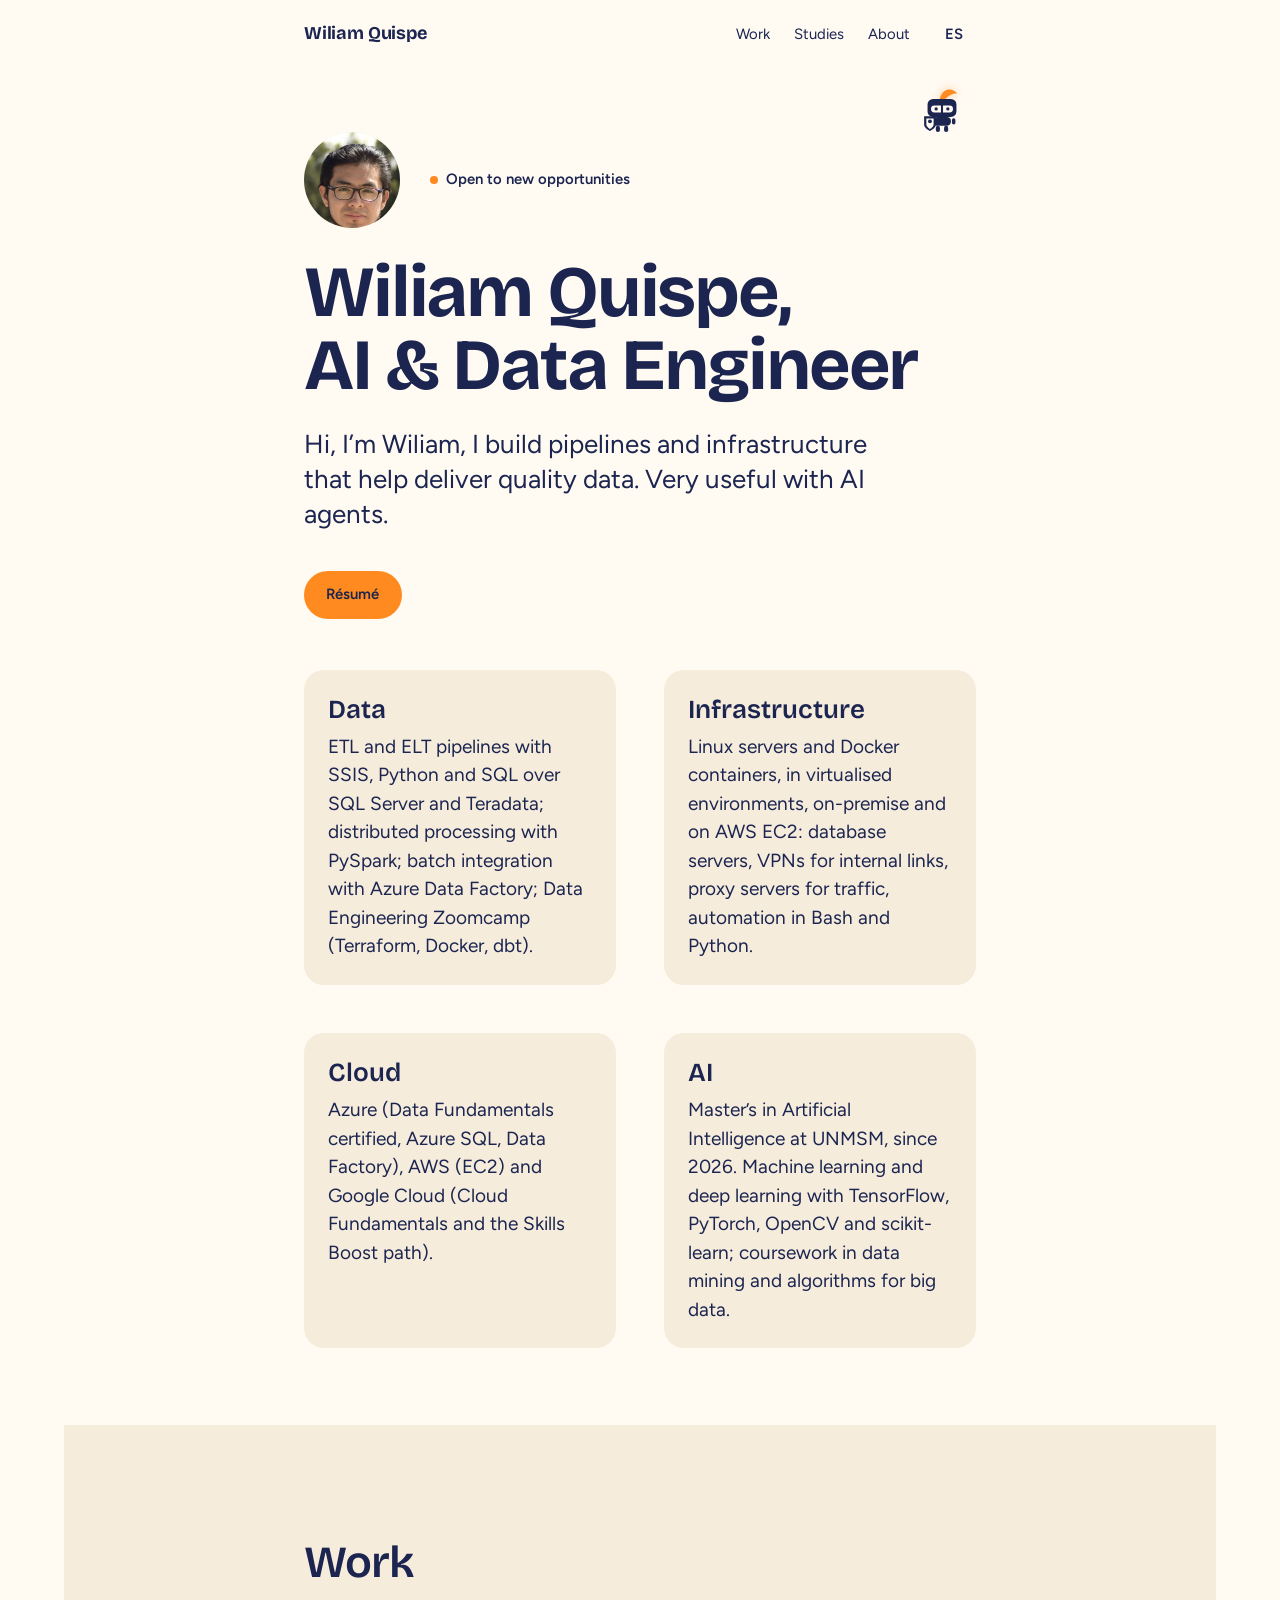
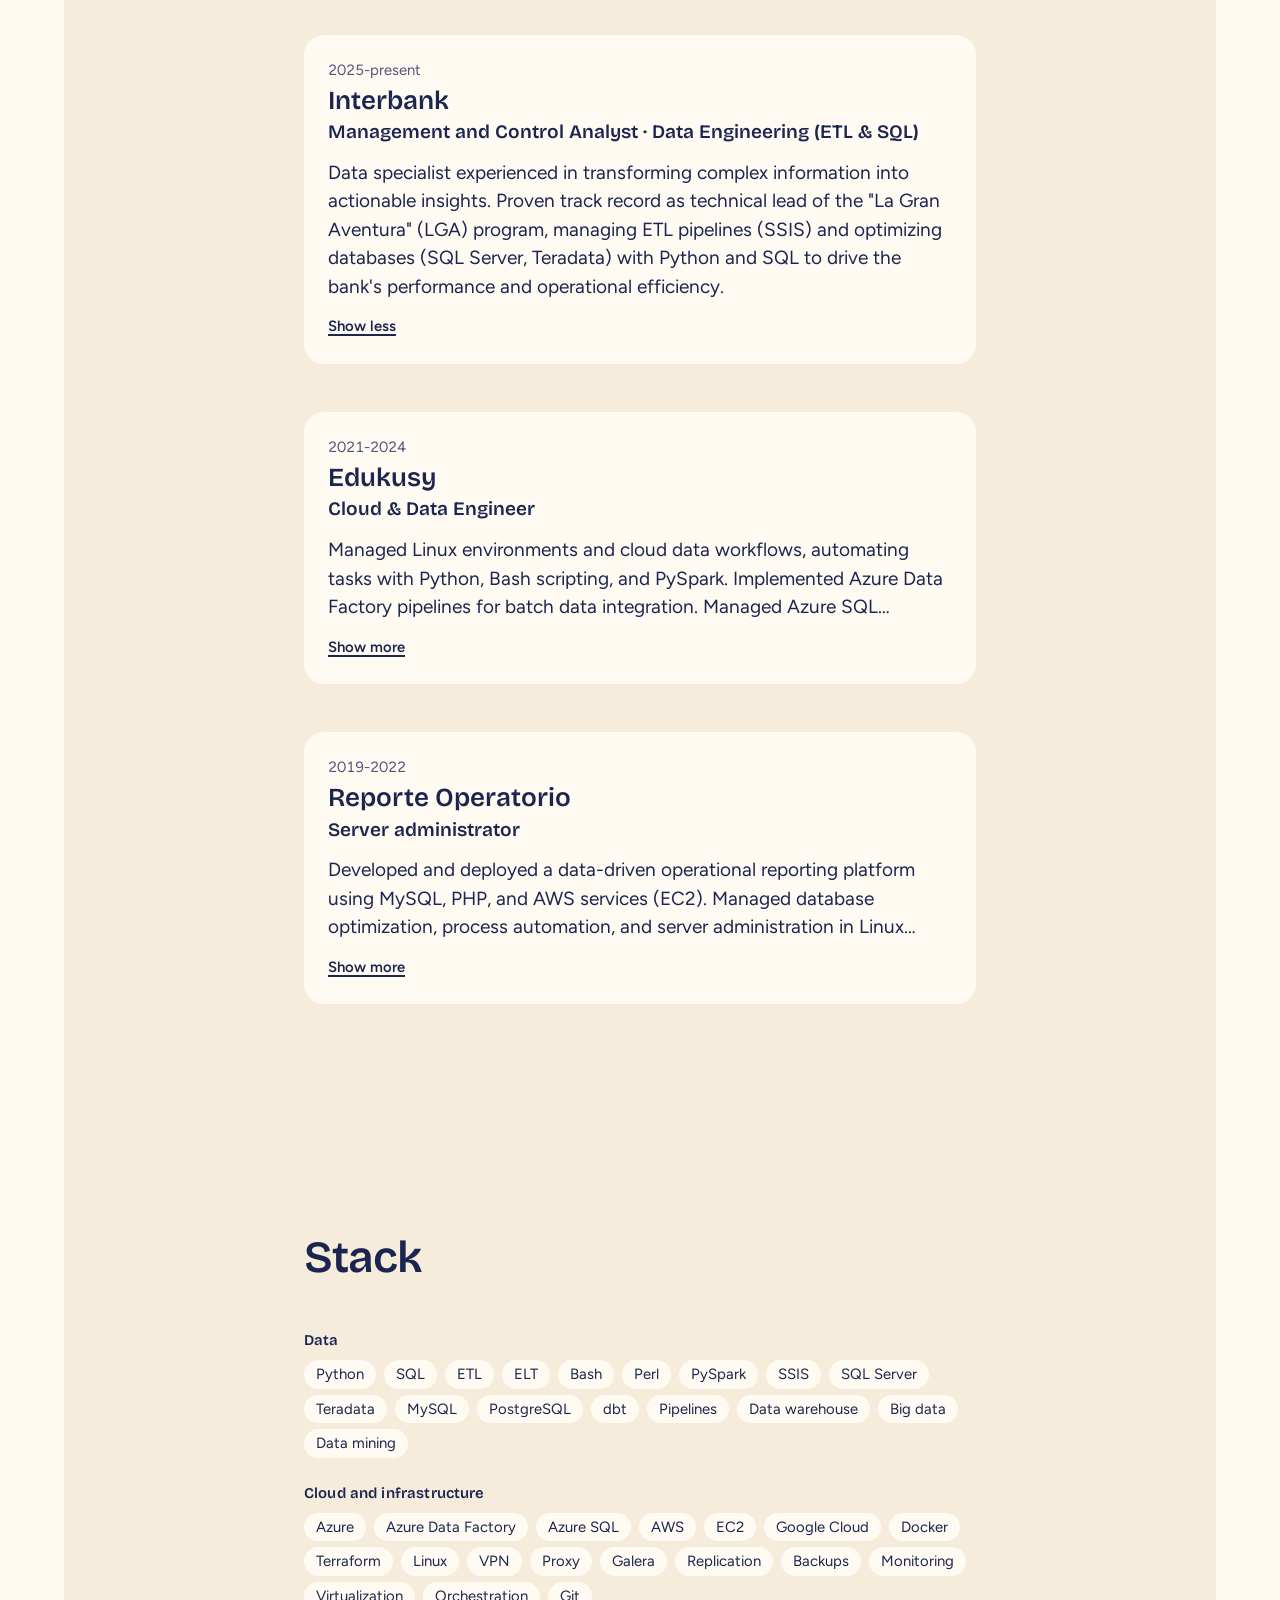
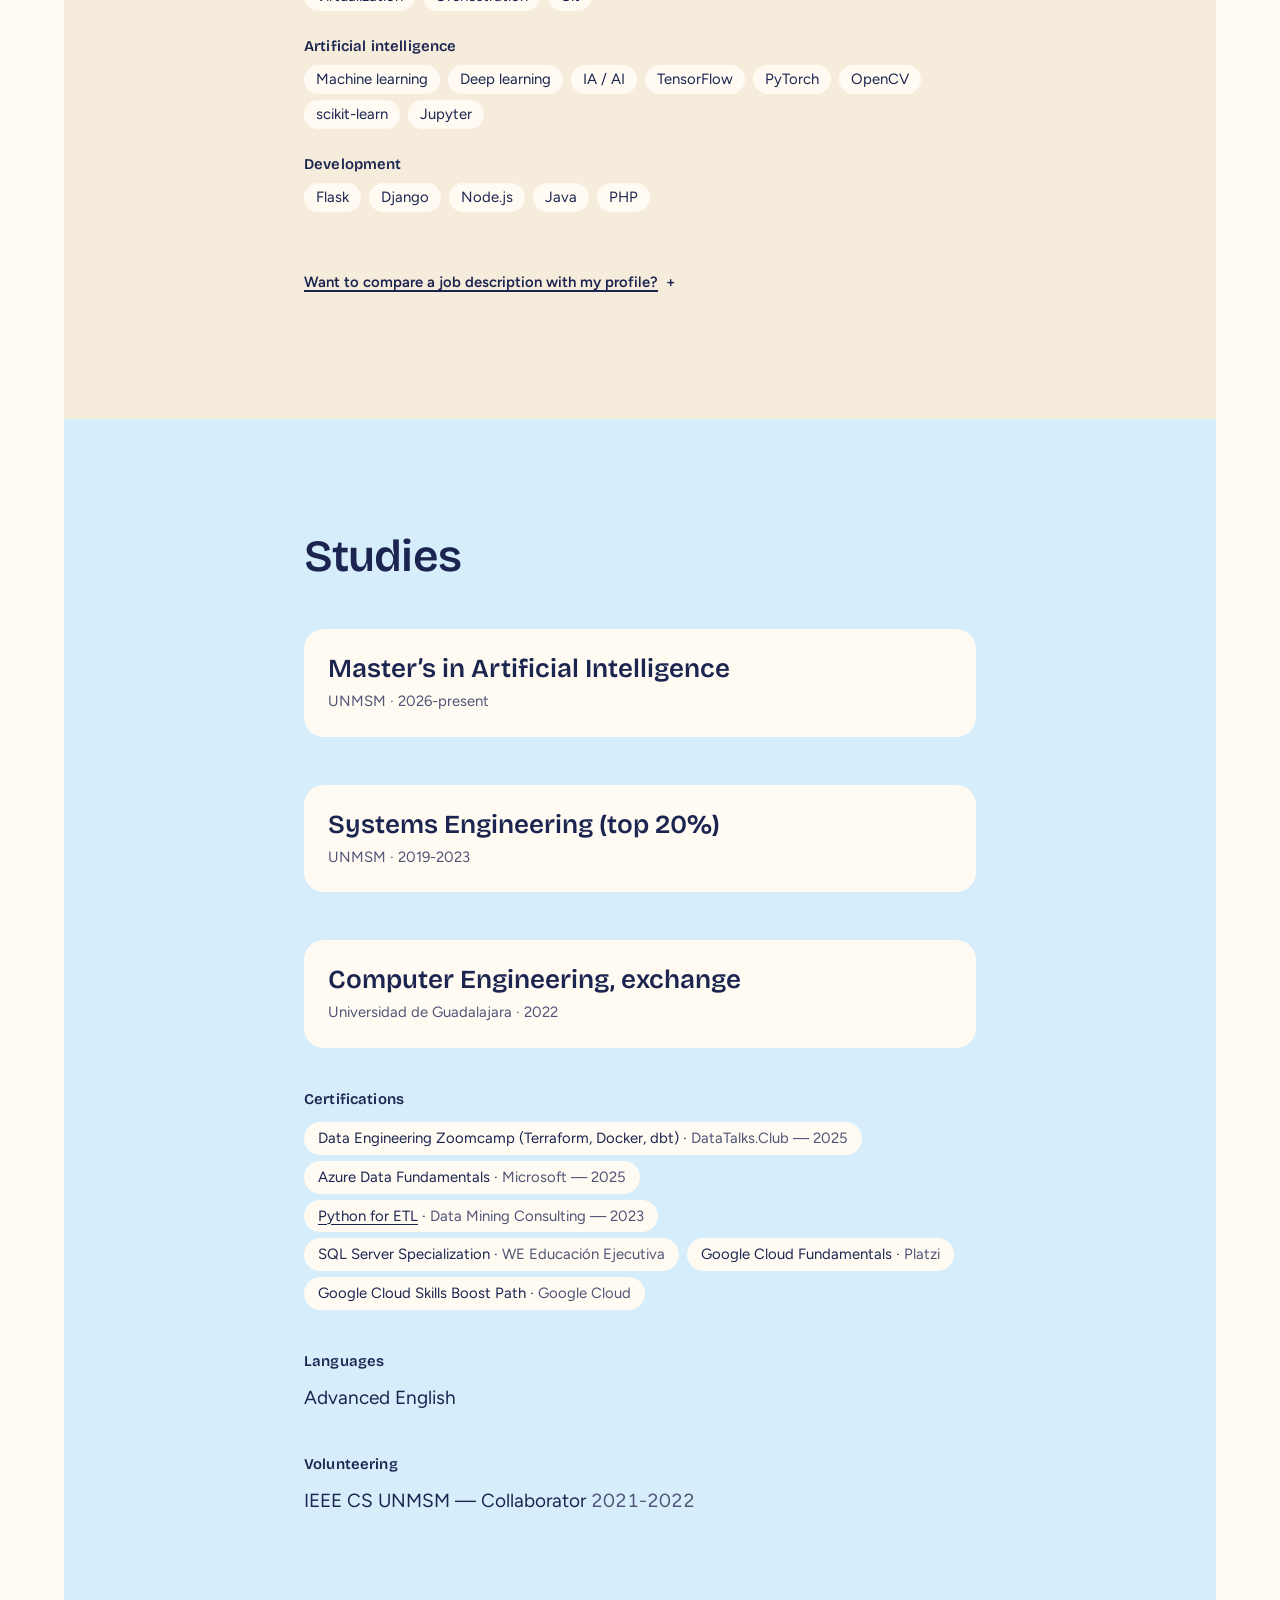
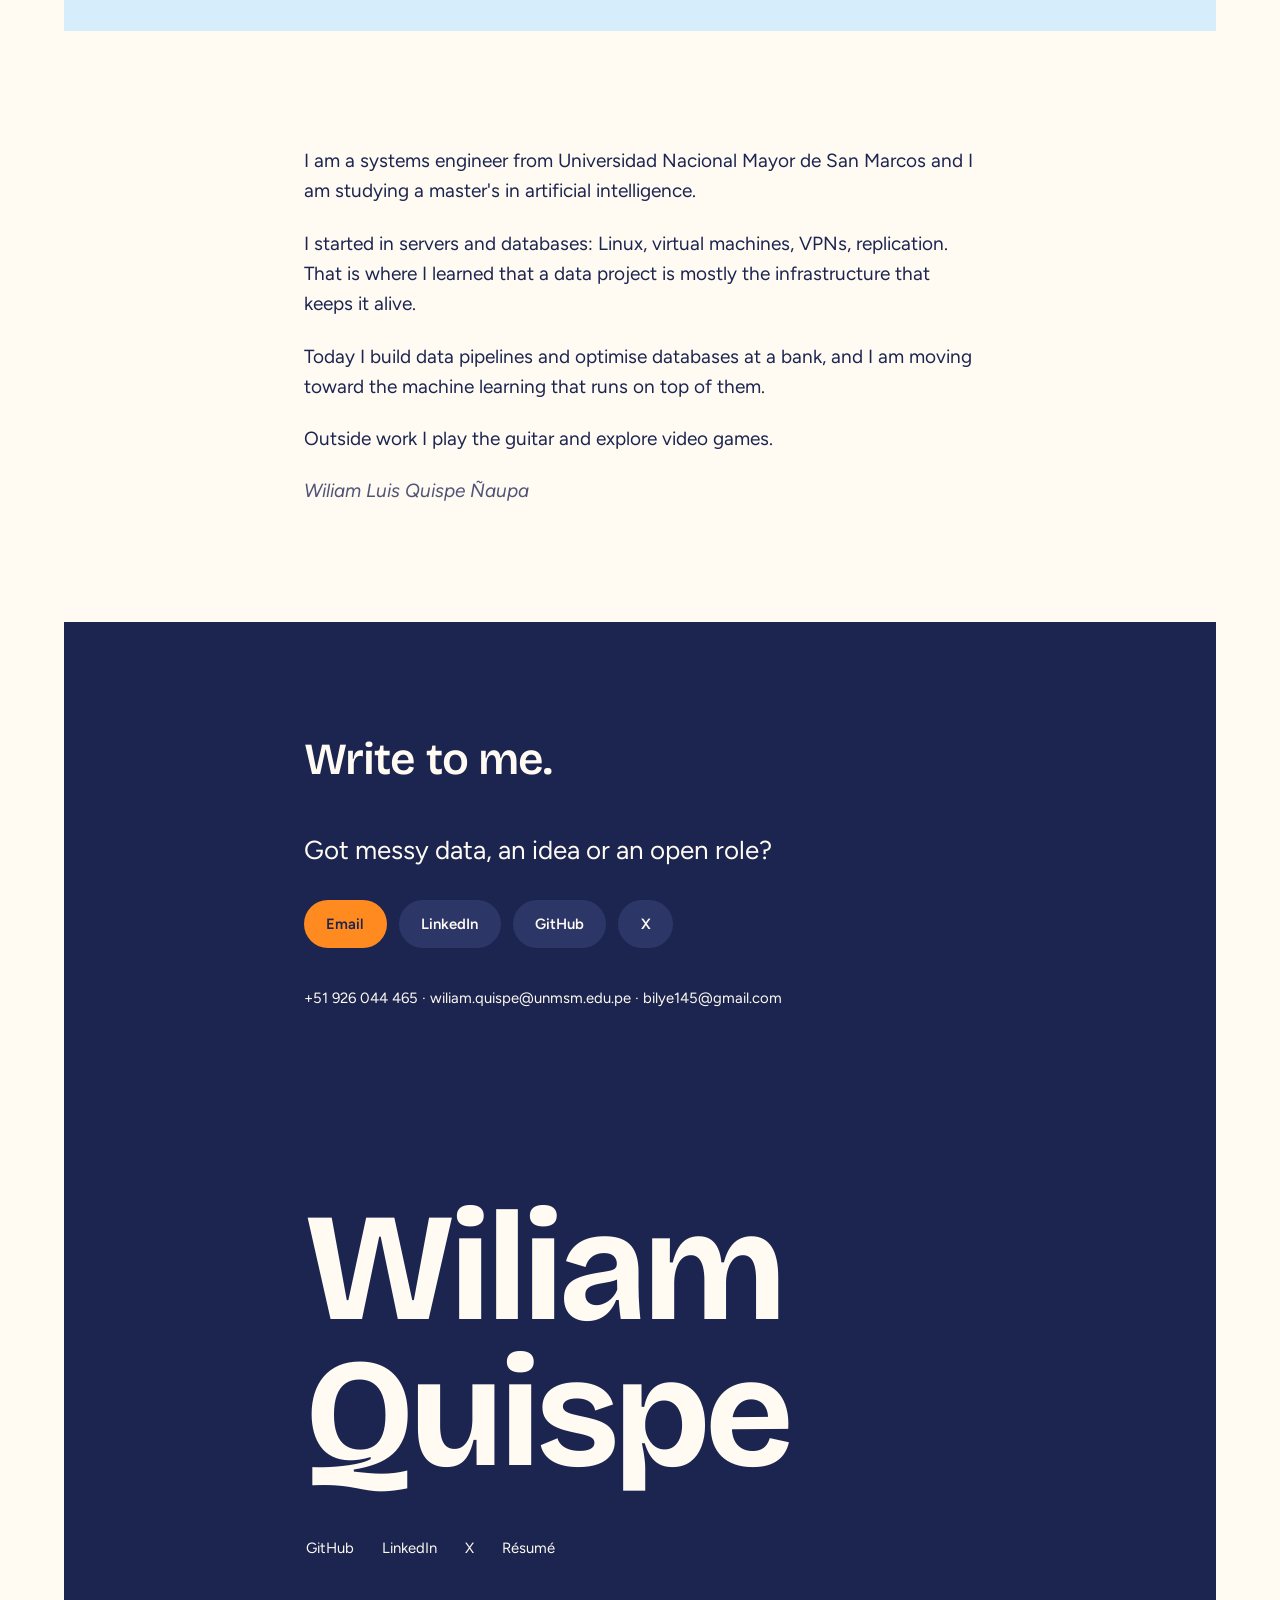
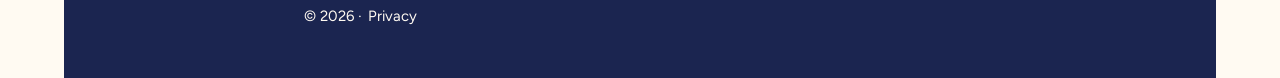
==== commit 9770eb4f: "site: mascota Bit (robot caballero) que salta entre los elementos; fuera la tubería de datos - js/ma" ====
--- a/site/index.html
+++ b/site/index.html
@@ -57,24 +57,6 @@
           <div class="hero__actions reveal" style="--i:2">
             <a class="btn btn--accent" href="cv/Wiliam-Quispe-CV-ES.pdf" lang="es" target="_blank" rel="noopener noreferrer">Currículum</a>
             <a class="btn btn--accent" href="cv/Wiliam-Quispe-CV-EN.pdf" lang="en" target="_blank" rel="noopener noreferrer">Résumé</a>
-          </div>
-
-          <!-- A1 · tubería de datos: dibujo decorativo (el texto va en el h1) -->
-          <div class="pipe" aria-hidden="true">
-            <svg class="pipe__svg" viewBox="0 0 680 96" role="presentation" focusable="false">
-              <path class="pipe__line" d="M60 48H620"/>
-              <g class="pipe__packets">
-                <circle class="pipe__packet" r="3"/>
-                <circle class="pipe__packet pipe__packet--accent" r="3"/>
-                <circle class="pipe__packet" r="3"/>
-              </g>
-              <g class="pipe__nodes">
-                <g class="pipe__node"><rect x="8" y="31" width="104" height="34" rx="17"/><text x="60" y="48" lang="es">Fuente</text><text x="60" y="48" lang="en">Source</text></g>
-                <g class="pipe__node"><rect x="194" y="31" width="104" height="34" rx="17"/><text x="246" y="48">ETL</text></g>
-                <g class="pipe__node"><rect x="381" y="31" width="104" height="34" rx="17"/><text x="433" y="48" lang="es">Modelo</text><text x="433" y="48" lang="en">Model</text></g>
-                <g class="pipe__node"><rect x="568" y="31" width="104" height="34" rx="17"/><text x="620" y="48" lang="es">Servicio</text><text x="620" y="48" lang="en">Service</text></g>
-              </g>
-            </svg>
           </div>
         </header>
 
@@ -323,5 +305,6 @@
   <script src="js/site.js" defer></script>
   <script src="js/match.js" defer></script>
   <script src="js/motion.js" defer></script>
+  <script src="js/mascot.js" defer></script>
 </body>
 </html>
--- a/site/css/tokens.css
+++ b/site/css/tokens.css
@@ -15,6 +15,7 @@
   --step-head:  clamp(2rem, 1.5rem + 1.6vw, 3rem);              /* 32-48 */
   --step-display: clamp(2.5rem, 1.3rem + 4vw, 4.5rem);         /* 40-72, solo h1 y frase de contacto */
   --margin: clamp(1.25rem, 3vw, 2.5rem);  --gutter: clamp(1rem, 2vw, 1.5rem);
+  --gap-card: 3rem;                                 /* hueco entre tarjetas: deja sitio a la mascota (plan 12) */
   --section: clamp(6rem, 9vw, 10rem);
   --read: 56ch;  --radius: 20px;  --radius-lg: 24px;  --pill: 999px;
   --ease-out: cubic-bezier(0.23, 1, 0.32, 1);
--- a/site/css/base.css
+++ b/site/css/base.css
@@ -76,7 +76,7 @@
 .field--navy :focus-visible { outline-color: var(--field-dark-ink); }
 
 /* ---------- titulares de sección ---------- */
-.field h2, .letter h2 { font-family: var(--font-display); font-weight: 600; font-size: var(--step-head); line-height: 1.05; letter-spacing: -0.02em; margin-bottom: clamp(1.5rem, 3vw, 2.25rem); }
+.field h2, .letter h2 { font-family: var(--font-display); font-weight: 600; font-size: var(--step-head); line-height: 1.05; letter-spacing: -0.02em; margin-bottom: 3rem; }
 
 /* ---------- hero ---------- */
 .hero { padding-block: clamp(2rem, 5vw, 4rem) 0; padding-inline: var(--inset); }
@@ -88,14 +88,14 @@
 
 /* ---------- áreas: 2×2, 1 columna en el móvil ---------- */
 .intro { padding-block: clamp(2.5rem, 4vw, 3.5rem) clamp(3rem, 6vw, 6rem); padding-inline: var(--inset); }
-.areas { display: grid; grid-template-columns: repeat(2, minmax(0, 1fr)); gap: var(--gutter); }
+.areas { display: grid; grid-template-columns: repeat(2, minmax(0, 1fr)); gap: var(--gap-card); }
 .area { background: var(--sand); border-radius: var(--radius); padding: 1.5rem; }
 .area__title { font-family: var(--font-display); font-weight: 600; font-size: var(--step-lead); line-height: 1.2; margin-bottom: 0.5rem; }
 .area p { font-size: var(--step-body); line-height: 1.5; }
 @media (max-width: 39.99em) { .areas { grid-template-columns: 1fr; } }
 
 /* ---------- trabajo: tarjetas ---------- */
-.jobs { display: grid; gap: var(--gutter); }
+.jobs { display: grid; gap: var(--gap-card); }
 .ledger__row { position: relative; background: var(--bg); border-radius: var(--radius); padding: 1.5rem; }
 .ledger__year { font-size: var(--step-small); color: var(--muted); }
 .ledger__name { font-family: var(--font-display); font-weight: 600; font-size: var(--step-lead); line-height: 1.2; margin-top: 0.25rem; }
@@ -148,7 +148,7 @@
 .field .small.muted { color: var(--ink); margin-top: 1rem; }
 
 /* ---------- estudios ---------- */
-.studies { display: grid; gap: var(--gutter); }
+.studies { display: grid; gap: var(--gap-card); }
 .study { background: var(--bg); border-radius: var(--radius); padding: 1.5rem; }
 .study__title { font-family: var(--font-display); font-weight: 600; font-size: var(--step-lead); line-height: 1.2; }
 .study__meta { margin-top: 0.375rem; font-size: var(--step-small); color: var(--muted); }
@@ -184,44 +184,14 @@
 @media (prefers-reduced-motion: reduce) {
   html.js .reveal { opacity: 1; transform: none; transition: opacity 200ms ease; transition-delay: 0s; }
   html.js .reveal.is-in { opacity: 1; transform: none; }
-  .btn, .btn:active, .btn--text, .btn--text:active, .topbar__cv, .topbar__cv:active, .lang, .menu-btn, .ledger__toggle, .ledger__toggle:active, .chips li, .chips li:active, .chips--links li, .chips--links li:active { transition: opacity 200ms ease, background-color 200ms ease, color 200ms ease; transform: none; }
+  .btn, .btn:active, .btn--text, .btn--text:active, .lang, .menu-btn, .ledger__toggle, .ledger__toggle:active, .chips li, .chips li:active, .chips--links li, .chips--links li:active { transition: opacity 200ms ease, background-color 200ms ease, color 200ms ease; transform: none; }
   .ledger__row, .ledger__row:hover, .ledger__row:active { transition: opacity 200ms ease, background-color 200ms ease; transform: none; }
   .topbar__nav.is-open .navlinks { animation: menu-fade 200ms ease; }
   .match__terms span, .chips li.is-hit { animation: fade-in 200ms ease both; animation-delay: 0s; }
   .match[open] > .match__body { animation: none; }
-  .pipe__packet { display: none; }
-  .pipe__node { animation: none; }
   .area, .study, .is-tilting { transition: none !important; }
 }
 @keyframes menu-fade { from { opacity: 0; } }
-
-/* ---------- A1 · tubería de datos (hero) ---------- */
-.pipe { margin-top: clamp(2rem, 4vw, 3rem); }
-/* por debajo de 640 px el dibujo se reduce a ~6 px de rótulo: no se muestra */
-@media (max-width: 39.99em) { .pipe { display: none; } }
-.pipe__svg { display: block; width: 100%; height: auto; overflow: visible; }
-.pipe__line { fill: none; stroke: var(--navy); stroke-width: 2; opacity: 0.22; }
-.pipe__node rect { fill: var(--bg); stroke: var(--navy); stroke-width: 2; filter: drop-shadow(0 0 6px rgba(27, 37, 80, 0.45)); }
-.pipe__node text { font-family: var(--font); font-size: 12.5px; font-weight: 600; fill: var(--navy); letter-spacing: 0.01em; text-anchor: middle; dominant-baseline: central; }
-.pipe__packet { fill: var(--navy); filter: drop-shadow(0 0 6px rgba(27, 37, 80, 0.45)); }
-.pipe__packet--accent { fill: var(--accent); filter: drop-shadow(0 0 6px rgba(255, 138, 31, 0.45)); }
-@supports (offset-path: path("M0 0")) {
-  .pipe__packet { offset-path: path("M 60 48 L 620 48"); offset-rotate: 0deg; offset-distance: 0%; animation: pipe-run 7s linear infinite; }
-  .pipe__packet:nth-child(2) { animation-delay: -2.33s; }
-  .pipe__packet:nth-child(3) { animation-delay: -4.66s; }
-  .pipe__node { transform-box: fill-box; transform-origin: 50% 50%; animation: node-hit 7s linear infinite; }
-  .pipe__node:nth-child(2) { animation-delay: -4.68s; }
-  .pipe__node:nth-child(3) { animation-delay: -2.34s; }
-}
-@keyframes pipe-run { from { offset-distance: 0%; } to { offset-distance: 100%; } }
-/* un pulso de 400 ms por paquete que llega: 1 → 1,04 → 1 */
-@keyframes node-hit {
-  0% { transform: scale(1); } 2.86% { transform: scale(1.04); } 5.71% { transform: scale(1); }
-  33.33% { transform: scale(1); } 36.19% { transform: scale(1.04); } 39.05% { transform: scale(1); }
-  66.67% { transform: scale(1); } 69.53% { transform: scale(1.04); } 72.39% { transform: scale(1); }
-  100% { transform: scale(1); }
-}
-.pipe.is-paused .pipe__packet, .pipe.is-paused .pipe__node { animation-play-state: paused; }
 
 /* ---------- A2 · descifrado del rol ---------- */
 .role { display: inline-block; }
@@ -241,10 +211,30 @@
 
 /* el apagado va al final para ganar a las reglas de arriba */
 @media (prefers-reduced-motion: reduce) {
-  .pipe__packet { display: none; animation: none; }
-  .pipe__node { animation: none; }
   .area, .study, .is-tilting { transition: none !important; }
 }
+
+/* ---------- mascota (plan 12): reposo, tamaños y luz ---------- */
+div.bot { position: absolute; top: 0; left: 0; width: 44px; height: 44px; pointer-events: none; z-index: 10; }
+div.bot svg { display: block; width: 100%; height: 100%; overflow: visible; transform-origin: 50% 100%; animation: bot-breathe 3.2s var(--ease-out) infinite; }
+div.bot.is-dark { --bot-body: var(--sun); }
+.bot__plume { transform-box: fill-box; transform-origin: 50% 100%; animation: bot-plume 2.4s ease-in-out infinite; filter: drop-shadow(0 0 6px rgba(255, 138, 31, 0.45)); }
+.bot__shield { transform-box: fill-box; animation: bot-shield 3.2s var(--ease-out) infinite; }
+.bot__eyes { transform-box: fill-box; transform-origin: 50% 50%; }
+.bot__eyes.is-blinking { animation: bot-blink 140ms linear; }
+@keyframes bot-breathe { 0%, 100% { transform: scaleY(1); } 50% { transform: scaleY(1.03); } }
+@keyframes bot-plume { 0%, 100% { transform: rotate(-8deg); } 50% { transform: rotate(8deg); } }
+@keyframes bot-shield { 0%, 100% { transform: translateY(0); } 50% { transform: translateY(-2px); } }
+@keyframes bot-blink { 0%, 100% { scale: 1 1; } 50% { scale: 1 0.1; } }
+div.bot.is-paused svg, div.bot.is-paused .bot__plume, div.bot.is-paused .bot__shield, div.bot.is-paused .bot__eyes { animation-play-state: paused; }
+@media (max-width: 39.99em) { div.bot { width: 36px; height: 36px; } }
+@media (prefers-reduced-motion: reduce) {
+  div.bot svg, .bot__plume, .bot__shield, .bot__eyes { animation: none; }
+  .bot__plume { transform: rotate(-5deg); }
+}
+
+.bot-dust { position: absolute; top: 0; left: 0; width: 0; height: 0; pointer-events: none; z-index: 9; }
+.bot-dust i { position: absolute; width: 6px; height: 6px; margin: -3px 0 0 -3px; background: currentColor; opacity: 0; }
 
 /* ---------- páginas secundarias (privacidad) ---------- */
 .col { margin-inline: var(--margin); }
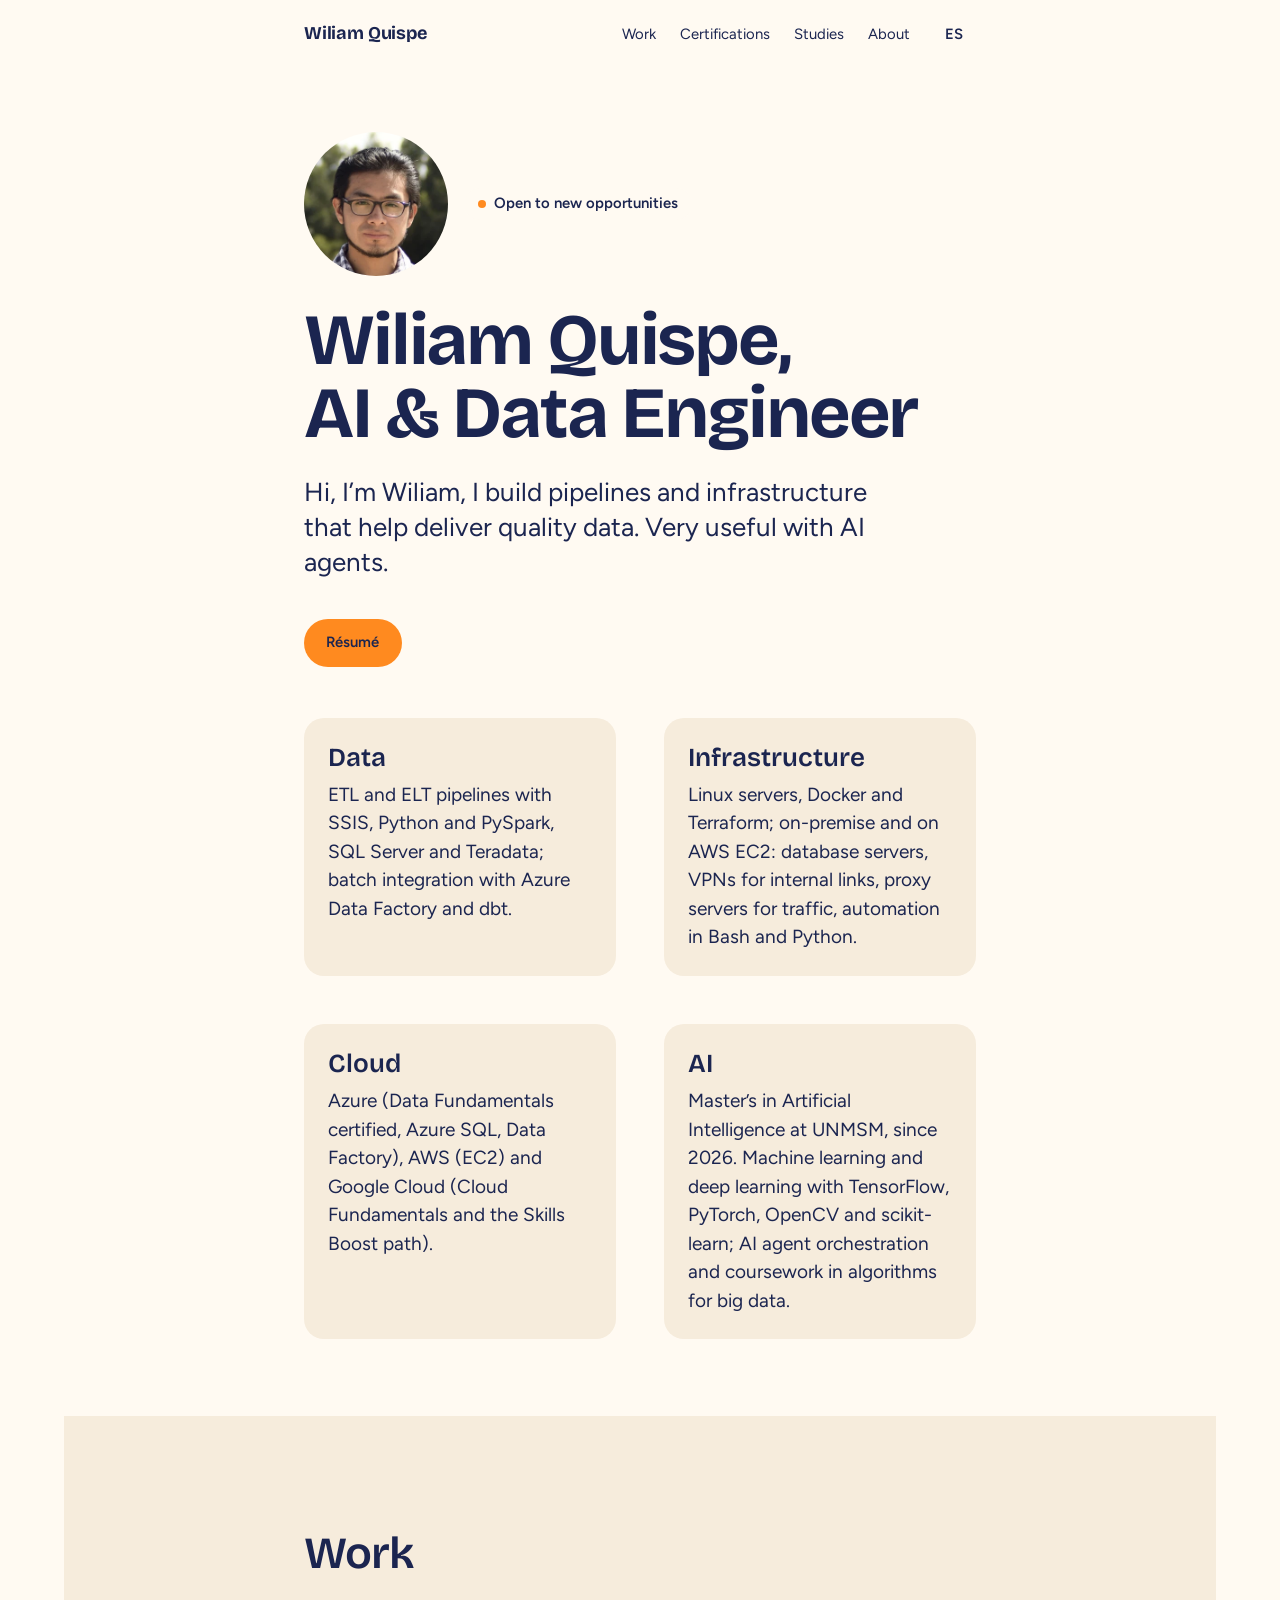
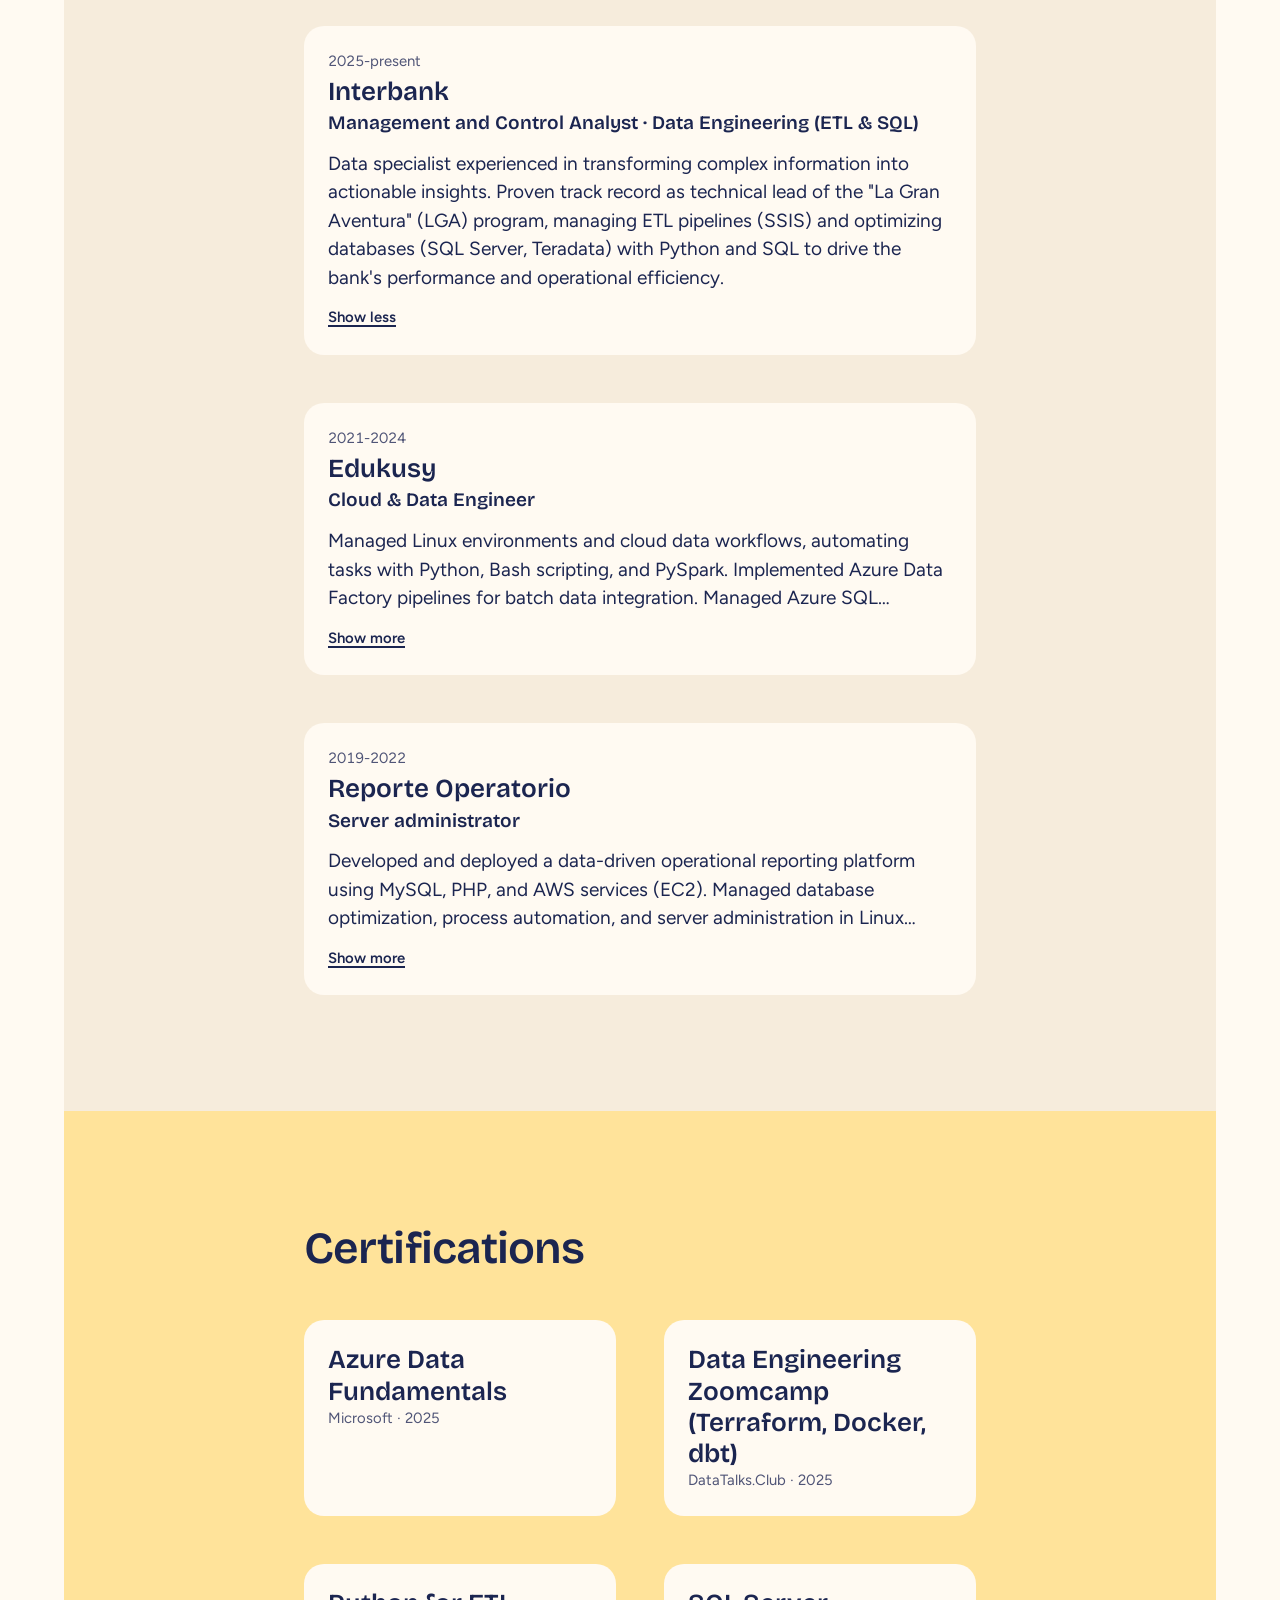
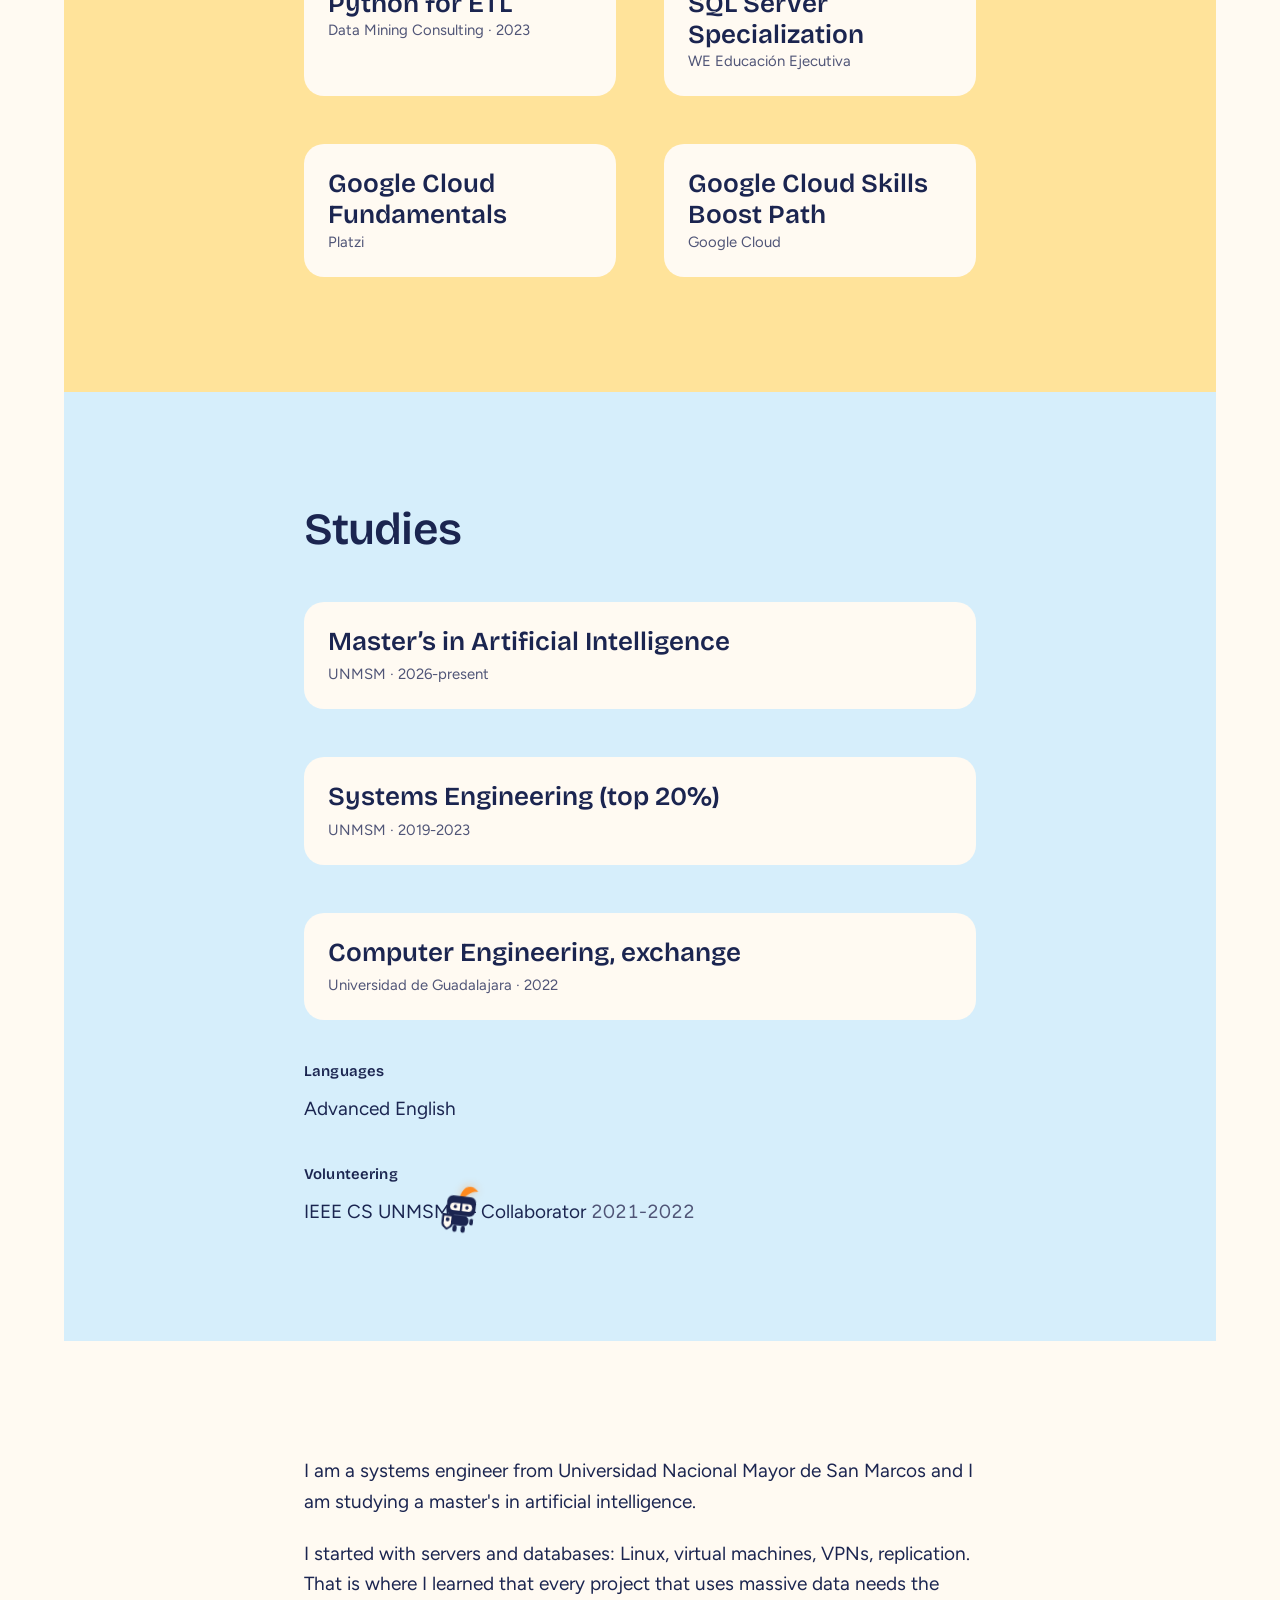
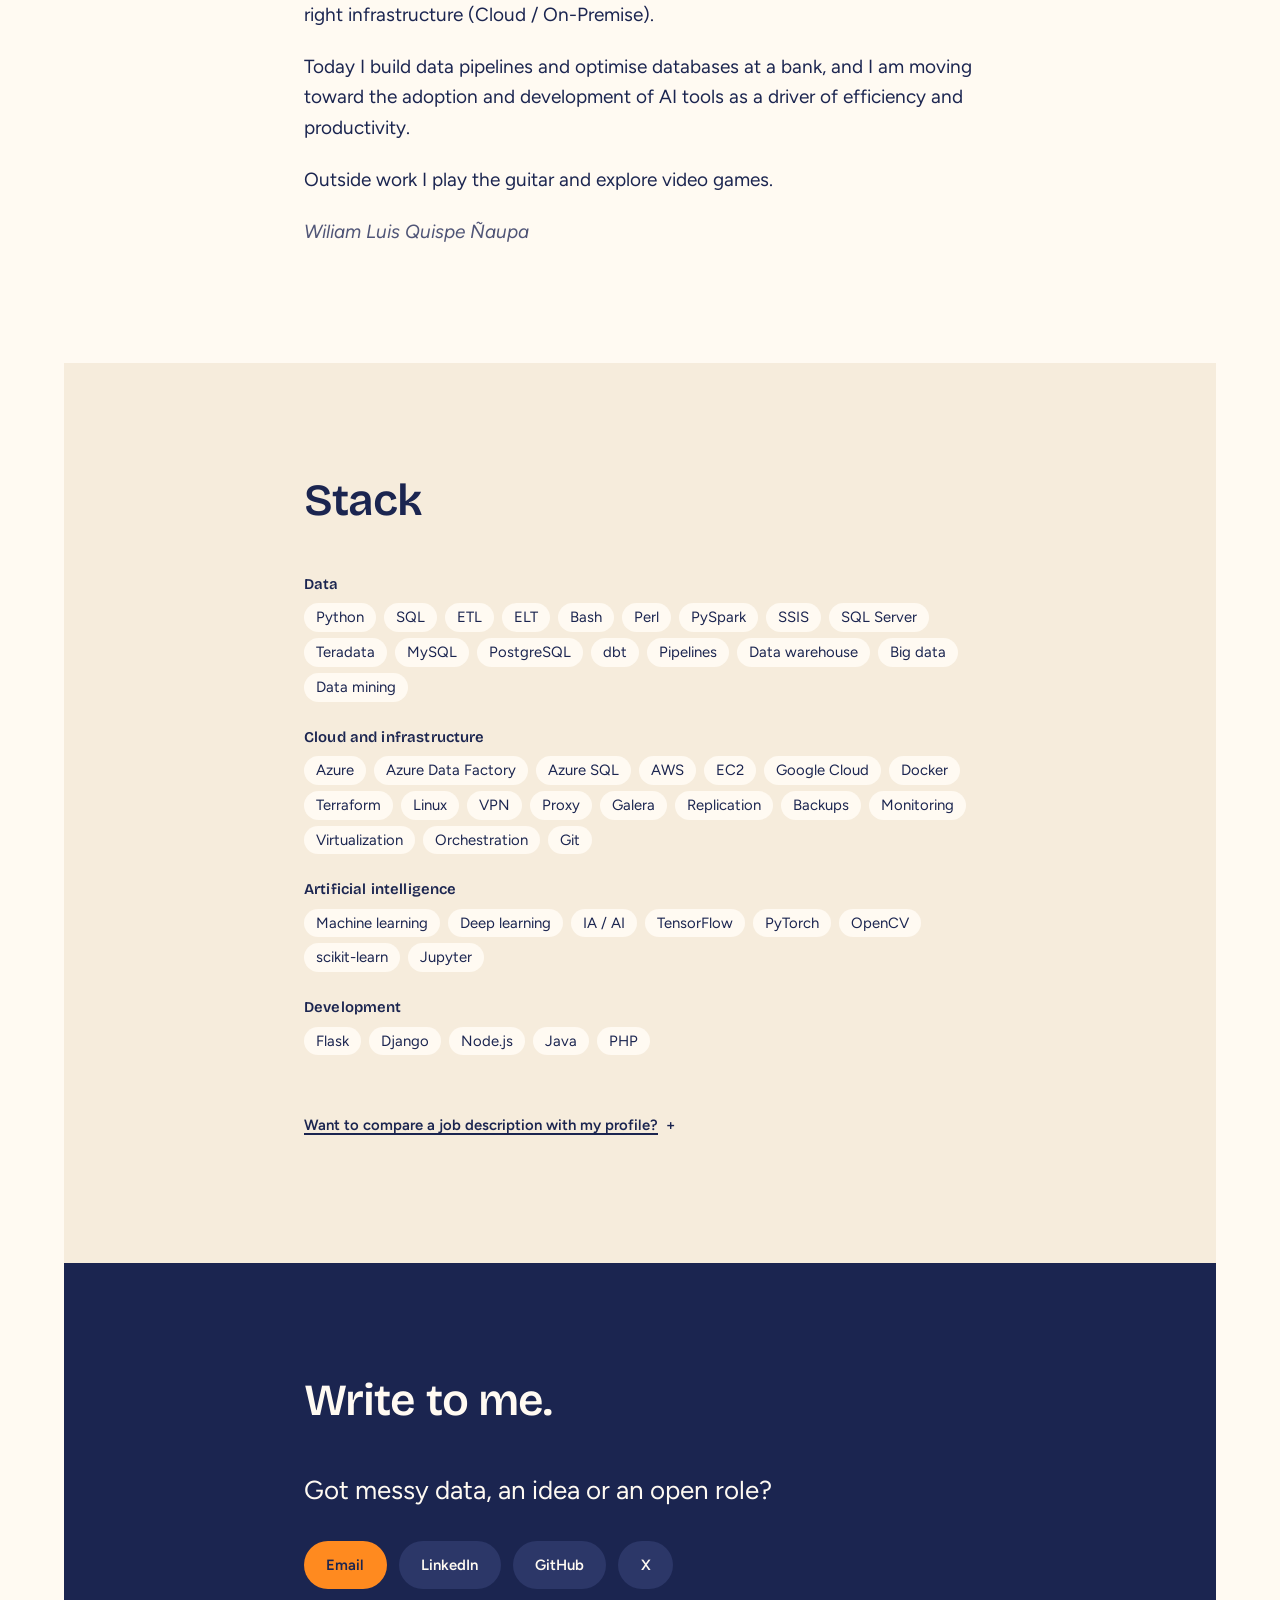
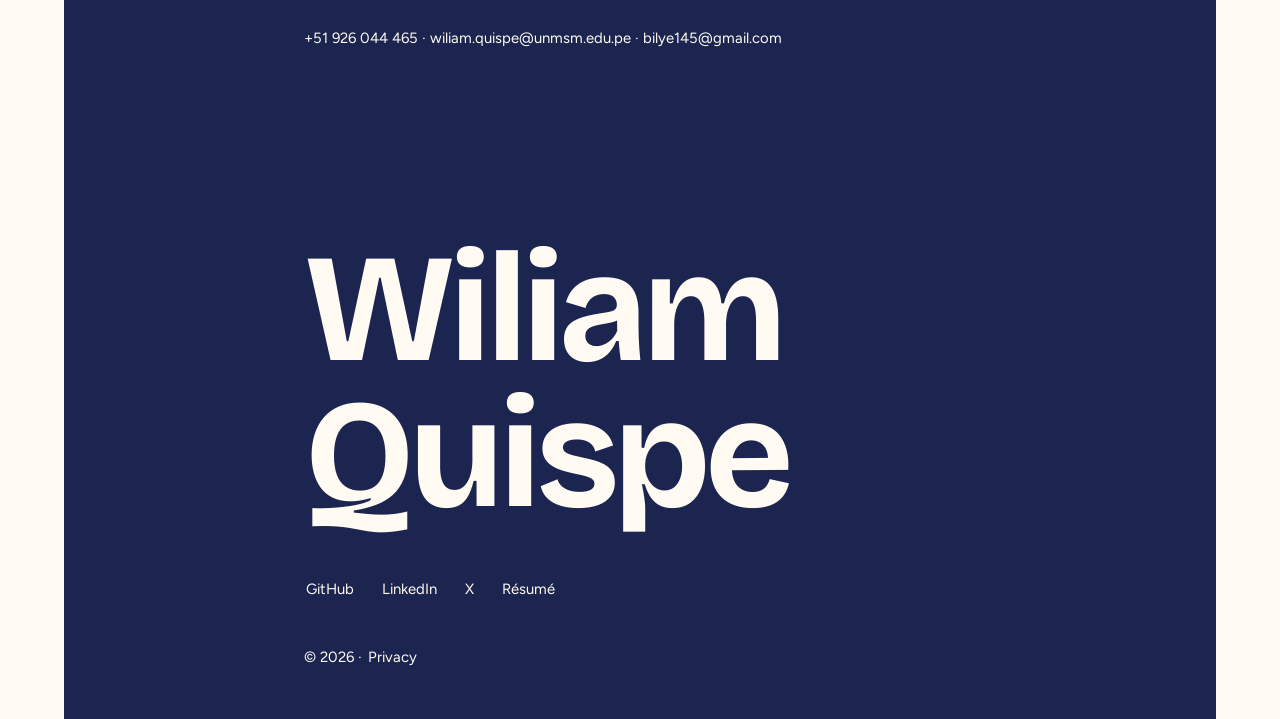
==== commit 7d27d678: "site: certificaciones destacadas, herramientas al final, carta y tarjetas corregidas, foto más grand" ====
--- a/site/index.html
+++ b/site/index.html
@@ -34,6 +34,7 @@
           <button class="menu-btn" type="button" data-menu-btn aria-expanded="false" aria-controls="navlinks"><span lang="es">Menú</span><span lang="en">Menu</span></button>
           <nav class="navlinks" id="navlinks" aria-label="Principal">
             <a href="#work"><span lang="es">Trabajo</span><span lang="en">Work</span></a>
+            <a href="#certs"><span lang="es">Certificaciones</span><span lang="en">Certifications</span></a>
             <a href="#studies"><span lang="es">Estudios</span><span lang="en">Studies</span></a>
             <a href="#about"><span lang="es">Sobre mí</span><span lang="en">About</span></a>
           </nav>
@@ -46,7 +47,7 @@
         <!-- ===== HERO ===== -->
         <header class="hero" id="inicio">
           <div class="hero__id">
-            <img class="avatar" src="img/perfil-avatar.jpg" width="96" height="96" alt="Retrato de Wiliam Quispe">
+            <picture><source type="image/webp" srcset="img/perfil-avatar.webp"><img class="avatar" src="img/perfil-avatar.jpg" width="144" height="144" alt="Retrato de Wiliam Quispe"></picture>
             <p class="stage__status"><span lang="es">Disponible para nuevas oportunidades</span><span lang="en">Open to new opportunities</span></p>
           </div>
           <h1 class="hero__title reveal">Wiliam Quispe, <span class="role" aria-label="AI &amp; Data Engineer"><span class="role__fx" aria-hidden="true">AI &amp; Data Engineer</span></span></h1>
@@ -67,15 +68,15 @@
             <article class="area reveal" style="--i:0">
               <h3 class="area__title"><span lang="es">Datos</span><span lang="en">Data</span></h3>
               <p>
-                <span lang="es">Pipelines ETL y ELT con SSIS, Python y SQL sobre SQL Server y Teradata; procesamiento distribuido con PySpark; integración por lotes con Azure Data Factory; Data Engineering Zoomcamp (Terraform, Docker, dbt).</span>
-                <span lang="en">ETL and ELT pipelines with SSIS, Python and SQL over SQL Server and Teradata; distributed processing with PySpark; batch integration with Azure Data Factory; Data Engineering Zoomcamp (Terraform, Docker, dbt).</span>
+                <span lang="es">Pipelines ETL y ELT con SSIS, Python y PySpark, SQL Server y Teradata; integración por lotes con Azure Data Factory y dbt.</span>
+                <span lang="en">ETL and ELT pipelines with SSIS, Python and PySpark, SQL Server and Teradata; batch integration with Azure Data Factory and dbt.</span>
               </p>
             </article>
             <article class="area reveal" style="--i:1">
               <h3 class="area__title"><span lang="es">Infraestructura</span><span lang="en">Infrastructure</span></h3>
               <p>
-                <span lang="es">Servidores Linux y contenedores Docker en entornos virtualizados, on-premise y en AWS EC2: servidores de bases de datos, VPN para conexiones internas, proxy para el tráfico y automatización en Bash y Python.</span>
-                <span lang="en">Linux servers and Docker containers, in virtualised environments, on-premise and on AWS EC2: database servers, VPNs for internal links, proxy servers for traffic, automation in Bash and Python.</span>
+                <span lang="es">Servidores Linux, Docker y Terraform; on-premise y en AWS EC2: servidores de bases de datos, VPN para conexiones internas, proxy para el tráfico y automatización en Bash y Python.</span>
+                <span lang="en">Linux servers, Docker and Terraform; on-premise and on AWS EC2: database servers, VPNs for internal links, proxy servers for traffic, automation in Bash and Python.</span>
               </p>
             </article>
             <article class="area reveal" style="--i:2">
@@ -88,8 +89,8 @@
             <article class="area reveal" style="--i:3">
               <h3 class="area__title"><span lang="es">IA</span><span lang="en">AI</span></h3>
               <p>
-                <span lang="es">Maestría en Inteligencia Artificial en la UNMSM, desde 2026. Machine learning y deep learning con TensorFlow, PyTorch, OpenCV y scikit-learn; cursos de minería de datos y algoritmos para big data.</span>
-                <span lang="en">Master’s in Artificial Intelligence at UNMSM, since 2026. Machine learning and deep learning with TensorFlow, PyTorch, OpenCV and scikit-learn; coursework in data mining and algorithms for big data.</span>
+                <span lang="es">Maestría en Inteligencia Artificial en la UNMSM, desde 2026. Machine learning y deep learning con TensorFlow, PyTorch, OpenCV y scikit-learn; orquestación de agentes de IA y cursos de algoritmos para big data.</span>
+                <span lang="en">Master’s in Artificial Intelligence at UNMSM, since 2026. Machine learning and deep learning with TensorFlow, PyTorch, OpenCV and scikit-learn; AI agent orchestration and coursework in algorithms for big data.</span>
               </p>
             </article>
           </div>
@@ -132,6 +133,73 @@
               </button>
             </article>
           </div>
+        </section>
+
+        <!-- ===== CERTIFICACIONES ===== -->
+        <section class="field field--sun" id="certs" aria-labelledby="certs-h">
+          <h2 id="certs-h" class="reveal"><span lang="es">Certificaciones</span><span lang="en">Certifications</span></h2>
+          <div class="certs">
+            <article class="cert reveal" style="--i:0">
+              <h3 class="cert__name"><span lang="es">Azure Data Fundamentals</span><span lang="en">Azure Data Fundamentals</span></h3>
+              <p class="cert__meta"><span lang="es">Microsoft · 2025</span><span lang="en">Microsoft · 2025</span></p>
+            </article>
+            <article class="cert reveal" style="--i:1">
+              <h3 class="cert__name"><span lang="es">Data Engineering Zoomcamp (Terraform, Docker, dbt)</span><span lang="en">Data Engineering Zoomcamp (Terraform, Docker, dbt)</span></h3>
+              <p class="cert__meta"><span lang="es">DataTalks.Club · 2025</span><span lang="en">DataTalks.Club · 2025</span></p>
+            </article>
+            <article class="cert reveal" style="--i:2">
+              <h3 class="cert__name"><a href="https://drive.google.com/file/d/1cZbsy4U_0KZ-SyTror_cFmEnp-2RZED_/view?usp=sharing" target="_blank" rel="noopener noreferrer"><span lang="es">Python for ETL</span><span lang="en">Python for ETL</span></a></h3>
+              <p class="cert__meta"><span lang="es">Data Mining Consulting · 2023</span><span lang="en">Data Mining Consulting · 2023</span></p>
+            </article>
+            <article class="cert reveal" style="--i:3">
+              <h3 class="cert__name"><span lang="es">SQL Server Specialization</span><span lang="en">SQL Server Specialization</span></h3>
+              <p class="cert__meta"><span lang="es">WE Educación Ejecutiva</span><span lang="en">WE Educación Ejecutiva</span></p>
+            </article>
+            <article class="cert reveal" style="--i:4">
+              <h3 class="cert__name"><span lang="es">Google Cloud Fundamentals</span><span lang="en">Google Cloud Fundamentals</span></h3>
+              <p class="cert__meta"><span lang="es">Platzi</span><span lang="en">Platzi</span></p>
+            </article>
+            <article class="cert reveal" style="--i:5">
+              <h3 class="cert__name"><span lang="es">Google Cloud Skills Boost Path</span><span lang="en">Google Cloud Skills Boost Path</span></h3>
+              <p class="cert__meta"><span lang="es">Google Cloud</span><span lang="en">Google Cloud</span></p>
+            </article>
+          </div>
+        </section>
+
+        <!-- ===== ESTUDIOS ===== -->
+        <section class="field field--sky" id="studies" aria-labelledby="studies-h">
+          <h2 id="studies-h" class="reveal"><span lang="es">Estudios</span><span lang="en">Studies</span></h2>
+
+          <div class="studies">
+            <article class="study reveal" style="--i:1">
+              <h3 class="study__title"><span lang="es">Maestría en Inteligencia Artificial</span><span lang="en">Master’s in Artificial Intelligence</span></h3>
+              <p class="study__meta"><span lang="es">UNMSM · 2026-hoy</span><span lang="en">UNMSM · 2026-present</span></p>
+            </article>
+            <article class="study reveal" style="--i:2">
+              <h3 class="study__title"><span lang="es">Ingeniería de Sistemas (quinto superior)</span><span lang="en">Systems Engineering (top 20%)</span></h3>
+              <p class="study__meta"><span lang="es">UNMSM · 2019-2023</span><span lang="en">UNMSM · 2019-2023</span></p>
+            </article>
+            <article class="study reveal" style="--i:3">
+              <h3 class="study__title"><span lang="es">Ingeniería Informática, intercambio</span><span lang="en">Computer Engineering, exchange</span></h3>
+              <p class="study__meta"><span lang="es">Universidad de Guadalajara · 2022</span><span lang="en">Universidad de Guadalajara · 2022</span></p>
+            </article>
+          </div>
+
+          <h3 class="group-title reveal"><span lang="es">Idiomas</span><span lang="en">Languages</span></h3>
+          <p class="reveal"><span lang="es">Inglés avanzado</span><span lang="en">Advanced English</span></p>
+
+          <h3 class="group-title reveal"><span lang="es">Voluntariado</span><span lang="en">Volunteering</span></h3>
+          <p class="reveal"><span lang="es">IEEE CS UNMSM — Colaborador</span><span lang="en">IEEE CS UNMSM — Collaborator</span> <span class="muted nums">2021-2022</span></p>
+        </section>
+
+        <!-- ===== SOBRE MÍ ===== -->
+        <section class="letter" id="about" aria-labelledby="about-h">
+          <h2 class="sr-only" id="about-h"><span lang="es">Sobre mí</span><span lang="en">About</span></h2>
+          <p class="reveal" style="--i:1"><span lang="es">Soy ingeniero de sistemas por la Universidad Nacional Mayor de San Marcos y curso una maestría en inteligencia artificial.</span><span lang="en">I am a systems engineer from Universidad Nacional Mayor de San Marcos and I am studying a master's in artificial intelligence.</span></p>
+          <p class="reveal" style="--i:2"><span lang="es">Empecé con servidores y bases de datos: Linux, máquinas virtuales, VPN, replicación. Ahí aprendí que todo proyecto con uso de datos masivos necesita de una infraestructura adecuada (Cloud / OnPremise).</span><span lang="en">I started with servers and databases: Linux, virtual machines, VPNs, replication. That is where I learned that every project that uses massive data needs the right infrastructure (Cloud / On-Premise).</span></p>
+          <p class="reveal" style="--i:3"><span lang="es">Hoy construyo pipelines de datos y optimizo bases de datos en un banco, y avanzo hacia la adopción y desarrollo de herramientas de AI como eje de eficiencia y productividad.</span><span lang="en">Today I build data pipelines and optimise databases at a bank, and I am moving toward the adoption and development of AI tools as a driver of efficiency and productivity.</span></p>
+          <p class="reveal" style="--i:4"><span lang="es">Fuera del trabajo toco la guitarra y exploro videojuegos.</span><span lang="en">Outside work I play the guitar and explore video games.</span></p>
+          <p class="letter__sign reveal" style="--i:5">Wiliam Luis Quispe Ñaupa</p>
         </section>
 
         <!-- ===== HERRAMIENTAS (y «Compara», como extra) ===== -->
@@ -222,52 +290,6 @@
           </details>
         </section>
 
-        <!-- ===== ESTUDIOS ===== -->
-        <section class="field field--sky" id="studies" aria-labelledby="studies-h">
-          <h2 id="studies-h" class="reveal"><span lang="es">Estudios</span><span lang="en">Studies</span></h2>
-
-          <div class="studies">
-            <article class="study reveal" style="--i:1">
-              <h3 class="study__title"><span lang="es">Maestría en Inteligencia Artificial</span><span lang="en">Master’s in Artificial Intelligence</span></h3>
-              <p class="study__meta"><span lang="es">UNMSM · 2026-hoy</span><span lang="en">UNMSM · 2026-present</span></p>
-            </article>
-            <article class="study reveal" style="--i:2">
-              <h3 class="study__title"><span lang="es">Ingeniería de Sistemas (quinto superior)</span><span lang="en">Systems Engineering (top 20%)</span></h3>
-              <p class="study__meta"><span lang="es">UNMSM · 2019-2023</span><span lang="en">UNMSM · 2019-2023</span></p>
-            </article>
-            <article class="study reveal" style="--i:3">
-              <h3 class="study__title"><span lang="es">Ingeniería Informática, intercambio</span><span lang="en">Computer Engineering, exchange</span></h3>
-              <p class="study__meta"><span lang="es">Universidad de Guadalajara · 2022</span><span lang="en">Universidad de Guadalajara · 2022</span></p>
-            </article>
-          </div>
-
-          <h3 class="group-title reveal"><span lang="es">Certificaciones</span><span lang="en">Certifications</span></h3>
-          <ul class="chips chips--links reveal" style="--i:1">
-            <li><span lang="es">Data Engineering Zoomcamp (Terraform, Docker, dbt)</span><span lang="en">Data Engineering Zoomcamp (Terraform, Docker, dbt)</span> · <span class="muted"><span lang="es">DataTalks.Club — 2025</span><span lang="en">DataTalks.Club — 2025</span></span></li>
-            <li><span lang="es">Azure Data Fundamentals</span><span lang="en">Azure Data Fundamentals</span> · <span class="muted"><span lang="es">Microsoft — 2025</span><span lang="en">Microsoft — 2025</span></span></li>
-            <li><a href="https://drive.google.com/file/d/1cZbsy4U_0KZ-SyTror_cFmEnp-2RZED_/view?usp=sharing" target="_blank" rel="noopener noreferrer"><span lang="es">Python for ETL</span><span lang="en">Python for ETL</span></a> · <span class="muted"><span lang="es">Data Mining Consulting — 2023</span><span lang="en">Data Mining Consulting — 2023</span></span></li>
-            <li><span lang="es">SQL Server Specialization</span><span lang="en">SQL Server Specialization</span> · <span class="muted"><span lang="es">WE Educación Ejecutiva</span><span lang="en">WE Educación Ejecutiva</span></span></li>
-            <li><span lang="es">Google Cloud Fundamentals</span><span lang="en">Google Cloud Fundamentals</span> · <span class="muted">Platzi</span></li>
-            <li><span lang="es">Google Cloud Skills Boost Path</span><span lang="en">Google Cloud Skills Boost Path</span> · <span class="muted">Google Cloud</span></li>
-          </ul>
-
-          <h3 class="group-title reveal"><span lang="es">Idiomas</span><span lang="en">Languages</span></h3>
-          <p class="reveal"><span lang="es">Inglés avanzado</span><span lang="en">Advanced English</span></p>
-
-          <h3 class="group-title reveal"><span lang="es">Voluntariado</span><span lang="en">Volunteering</span></h3>
-          <p class="reveal"><span lang="es">IEEE CS UNMSM — Colaborador</span><span lang="en">IEEE CS UNMSM — Collaborator</span> <span class="muted nums">2021-2022</span></p>
-        </section>
-
-        <!-- ===== SOBRE MÍ ===== -->
-        <section class="letter" id="about" aria-labelledby="about-h">
-          <h2 class="sr-only" id="about-h"><span lang="es">Sobre mí</span><span lang="en">About</span></h2>
-          <p class="reveal" style="--i:1"><span lang="es">Soy ingeniero de sistemas por la Universidad Nacional Mayor de San Marcos y curso una maestría en inteligencia artificial.</span><span lang="en">I am a systems engineer from Universidad Nacional Mayor de San Marcos and I am studying a master's in artificial intelligence.</span></p>
-          <p class="reveal" style="--i:2"><span lang="es">Empecé en servidores y bases de datos: Linux, máquinas virtuales, VPN, replicación. Ahí aprendí que un proyecto de datos es, sobre todo, la infraestructura que lo mantiene vivo.</span><span lang="en">I started in servers and databases: Linux, virtual machines, VPNs, replication. That is where I learned that a data project is mostly the infrastructure that keeps it alive.</span></p>
-          <p class="reveal" style="--i:3"><span lang="es">Hoy construyo pipelines de datos y optimizo bases de datos en un banco, y avanzo hacia el machine learning que corre encima.</span><span lang="en">Today I build data pipelines and optimise databases at a bank, and I am moving toward the machine learning that runs on top of them.</span></p>
-          <p class="reveal" style="--i:4"><span lang="es">Fuera del trabajo toco la guitarra y exploro videojuegos.</span><span lang="en">Outside work I play the guitar and explore video games.</span></p>
-          <p class="letter__sign reveal" style="--i:5">Wiliam Luis Quispe Ñaupa</p>
-        </section>
-
         <!-- ===== CONTACTO ===== -->
         <section class="field field--navy contact" id="contact" aria-labelledby="contact-h">
           <h2 id="contact-h" class="contact__title reveal">
--- a/site/css/base.css
+++ b/site/css/base.css
@@ -48,7 +48,7 @@
 .navlinks { display: flex; align-items: center; gap: 1.25rem; }
 .topbar__nav a { text-decoration: none; }
 .topbar__nav a:hover { text-decoration: underline; }
-#inicio, #work, #skills, #match, #studies, #about, #contact { scroll-margin-top: 5.5rem; }
+#inicio, #work, #certs, #skills, #match, #studies, #about, #contact { scroll-margin-top: 5.5rem; }
 .lang { font-size: var(--step-small); font-weight: 600; letter-spacing: 0.02em; padding: 0.5rem 0.25rem; }
 .menu-btn { display: none; font-size: var(--step-small); font-weight: 600; padding: 0.5rem 0; }
 
@@ -72,6 +72,7 @@
 .field > * { max-width: var(--read); }
 .field--sand { background: var(--sand); color: var(--ink); }
 .field--sky { background: var(--sky); color: var(--ink); }
+.field--sun { background: var(--sun); color: var(--ink); }
 .field--navy { background: var(--navy); color: var(--field-dark-ink); }
 .field--navy :focus-visible { outline-color: var(--field-dark-ink); }
 
@@ -81,7 +82,8 @@
 /* ---------- hero ---------- */
 .hero { padding-block: clamp(2rem, 5vw, 4rem) 0; padding-inline: var(--inset); }
 .hero__id { display: flex; align-items: center; gap: 1rem; flex-wrap: wrap; margin-bottom: clamp(1.25rem, 2.5vw, 1.75rem); }
-.avatar { width: 96px; height: 96px; border-radius: 50%; object-fit: cover; object-position: 50% 25%; }
+.hero__id picture { display: block; flex: none; }
+.avatar { width: 144px; height: 144px; border-radius: 50%; object-fit: cover; object-position: 50% 50%; }
 .hero__title { font-family: var(--font-display); font-weight: 700; font-size: var(--step-display); line-height: 1.02; letter-spacing: -0.03em; text-wrap: balance; }
 .hero__lede { margin-top: clamp(1rem, 2vw, 1.5rem); font-size: var(--step-lead); line-height: 1.35; max-width: 34ch; }
 .hero__actions { display: flex; align-items: center; flex-wrap: wrap; gap: 0.75rem 1.75rem; margin-top: clamp(1.75rem, 3vw, 2.5rem); }
@@ -96,11 +98,11 @@
 
 /* ---------- trabajo: tarjetas ---------- */
 .jobs { display: grid; gap: var(--gap-card); }
-.ledger__row { position: relative; background: var(--bg); border-radius: var(--radius); padding: 1.5rem; }
-.ledger__year { font-size: var(--step-small); color: var(--muted); }
-.ledger__name { font-family: var(--font-display); font-weight: 600; font-size: var(--step-lead); line-height: 1.2; margin-top: 0.25rem; }
-.ledger__name a { text-decoration: none; }
-.ledger__name a:hover { text-decoration: underline; }
+.ledger__row, .cert { position: relative; background: var(--bg); border-radius: var(--radius); padding: 1.5rem; }
+.ledger__year, .cert__meta { font-size: var(--step-small); color: var(--muted); }
+.ledger__name, .cert__name { font-family: var(--font-display); font-weight: 600; font-size: var(--step-lead); line-height: 1.2; margin-top: 0.25rem; }
+.ledger__name a, .cert__name a { text-decoration: none; }
+.ledger__name a:hover, .cert__name a:hover { text-decoration: underline; }
 .ledger__kind { font-family: var(--font-display); font-weight: 600; font-size: var(--step-body); line-height: 1.3; margin-top: 0.25rem; }
 .ledger__more { margin-top: 0.875rem; display: -webkit-box; -webkit-box-orient: vertical; -webkit-line-clamp: 3; overflow: hidden; }
 .ledger__row.is-open .ledger__more { display: block; }
@@ -111,10 +113,10 @@
 .ledger__row.is-open .ledger__label-less { display: inline; }
 .ledger__row.is-open .ledger__label-more { display: none; }
 @media (hover: hover) and (pointer: fine) {
-  .ledger__row { transition: transform var(--t-hover) var(--ease-out), background-color var(--t-hover) ease; }
-  .ledger__row:hover { transform: translateY(-3px); }
-}
-.ledger__row:active { transform: scale(0.97); }
+  .ledger__row, .cert { transition: transform var(--t-hover) var(--ease-out), background-color var(--t-hover) ease; }
+  .ledger__row:hover, .cert:hover { transform: translateY(-3px); }
+}
+.ledger__row:active, .cert:active { transform: scale(0.97); }
 
 /* ---------- herramientas + «compara» (extra, dentro de un <details>) ---------- */
 .match { margin-top: clamp(2rem, 4vw, 3rem); }
@@ -144,8 +146,12 @@
 .chips li:active { transform: scale(0.97); }
 .chips li.is-hit { background: #ffc489; color: var(--ink); animation: chip-in 220ms var(--ease-out) both; animation-delay: calc(min(var(--i, 12), 12) * 30ms); }
 .chips a { text-decoration: underline; text-decoration-thickness: 1px; }
-.chips--links li { padding: 0.375rem 0.875rem; transition: transform var(--t-press) var(--ease-out), background-color var(--t-hover) ease; }
 .field .small.muted { color: var(--ink); margin-top: 1rem; }
+
+/* ---------- certificaciones (realce como Trabajo) ---------- */
+.certs { display: grid; grid-template-columns: repeat(2, minmax(0, 1fr)); gap: var(--gap-card); }
+.cert__name { margin-top: 0; }
+@media (max-width: 39.99em) { .certs { grid-template-columns: 1fr; } }
 
 /* ---------- estudios ---------- */
 .studies { display: grid; gap: var(--gap-card); }
@@ -184,12 +190,12 @@
 @media (prefers-reduced-motion: reduce) {
   html.js .reveal { opacity: 1; transform: none; transition: opacity 200ms ease; transition-delay: 0s; }
   html.js .reveal.is-in { opacity: 1; transform: none; }
-  .btn, .btn:active, .btn--text, .btn--text:active, .lang, .menu-btn, .ledger__toggle, .ledger__toggle:active, .chips li, .chips li:active, .chips--links li, .chips--links li:active { transition: opacity 200ms ease, background-color 200ms ease, color 200ms ease; transform: none; }
-  .ledger__row, .ledger__row:hover, .ledger__row:active { transition: opacity 200ms ease, background-color 200ms ease; transform: none; }
+  .btn, .btn:active, .btn--text, .btn--text:active, .lang, .menu-btn, .ledger__toggle, .ledger__toggle:active, .chips li, .chips li:active { transition: opacity 200ms ease, background-color 200ms ease, color 200ms ease; transform: none; }
+  .ledger__row, .ledger__row:hover, .ledger__row:active, .cert, .cert:hover, .cert:active { transition: opacity 200ms ease, background-color 200ms ease; transform: none; }
   .topbar__nav.is-open .navlinks { animation: menu-fade 200ms ease; }
   .match__terms span, .chips li.is-hit { animation: fade-in 200ms ease both; animation-delay: 0s; }
   .match[open] > .match__body { animation: none; }
-  .area, .study, .is-tilting { transition: none !important; }
+  .area, .study, .cert, .is-tilting { transition: none !important; }
 }
 @keyframes menu-fade { from { opacity: 0; } }
 
@@ -211,7 +217,7 @@
 
 /* el apagado va al final para ganar a las reglas de arriba */
 @media (prefers-reduced-motion: reduce) {
-  .area, .study, .is-tilting { transition: none !important; }
+  .area, .study, .cert, .is-tilting { transition: none !important; }
 }
 
 /* ---------- mascota (plan 12): reposo, tamaños y luz ---------- */
@@ -228,6 +234,7 @@
 @keyframes bot-blink { 0%, 100% { scale: 1 1; } 50% { scale: 1 0.1; } }
 div.bot.is-paused svg, div.bot.is-paused .bot__plume, div.bot.is-paused .bot__shield, div.bot.is-paused .bot__eyes { animation-play-state: paused; }
 @media (max-width: 39.99em) { div.bot { width: 36px; height: 36px; } }
+@media (max-width: 39.99em) { .avatar { width: 120px; height: 120px; } }
 @media (prefers-reduced-motion: reduce) {
   div.bot svg, .bot__plume, .bot__shield, .bot__eyes { animation: none; }
   .bot__plume { transform: rotate(-5deg); }
